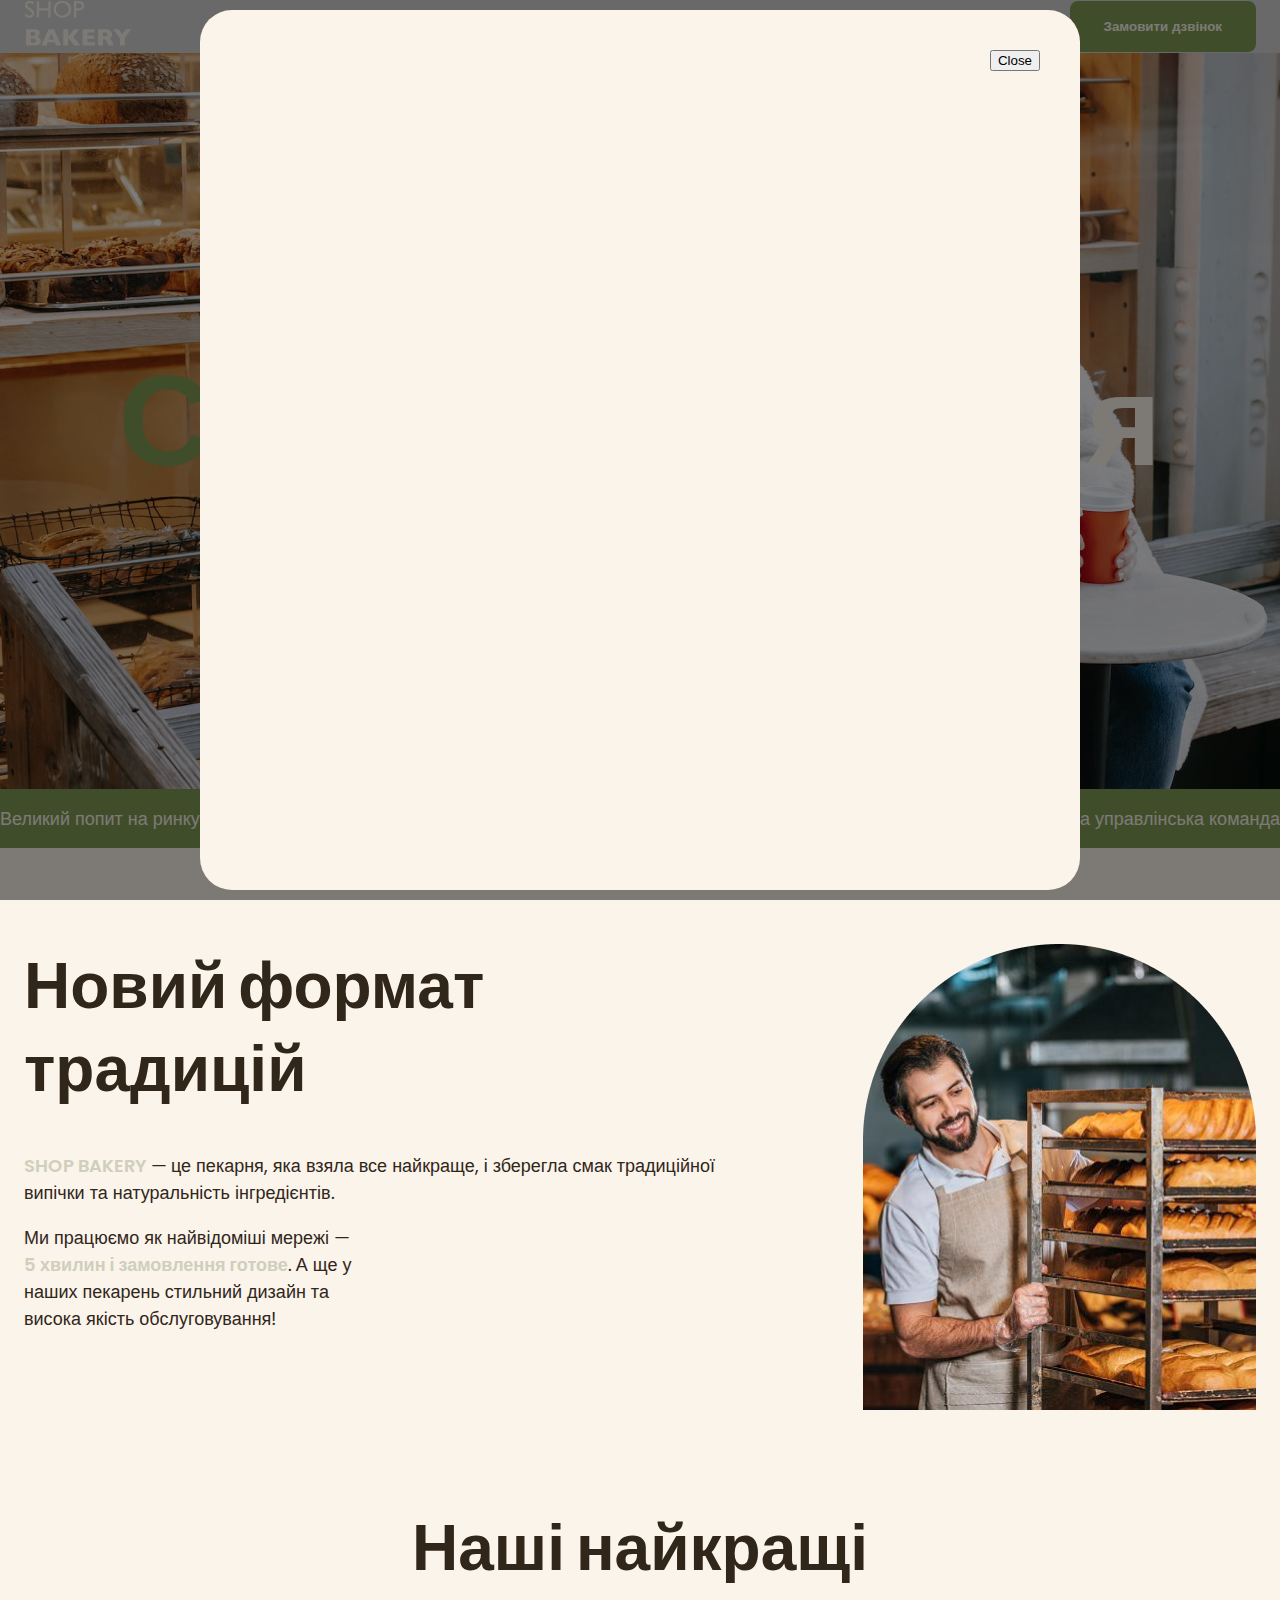
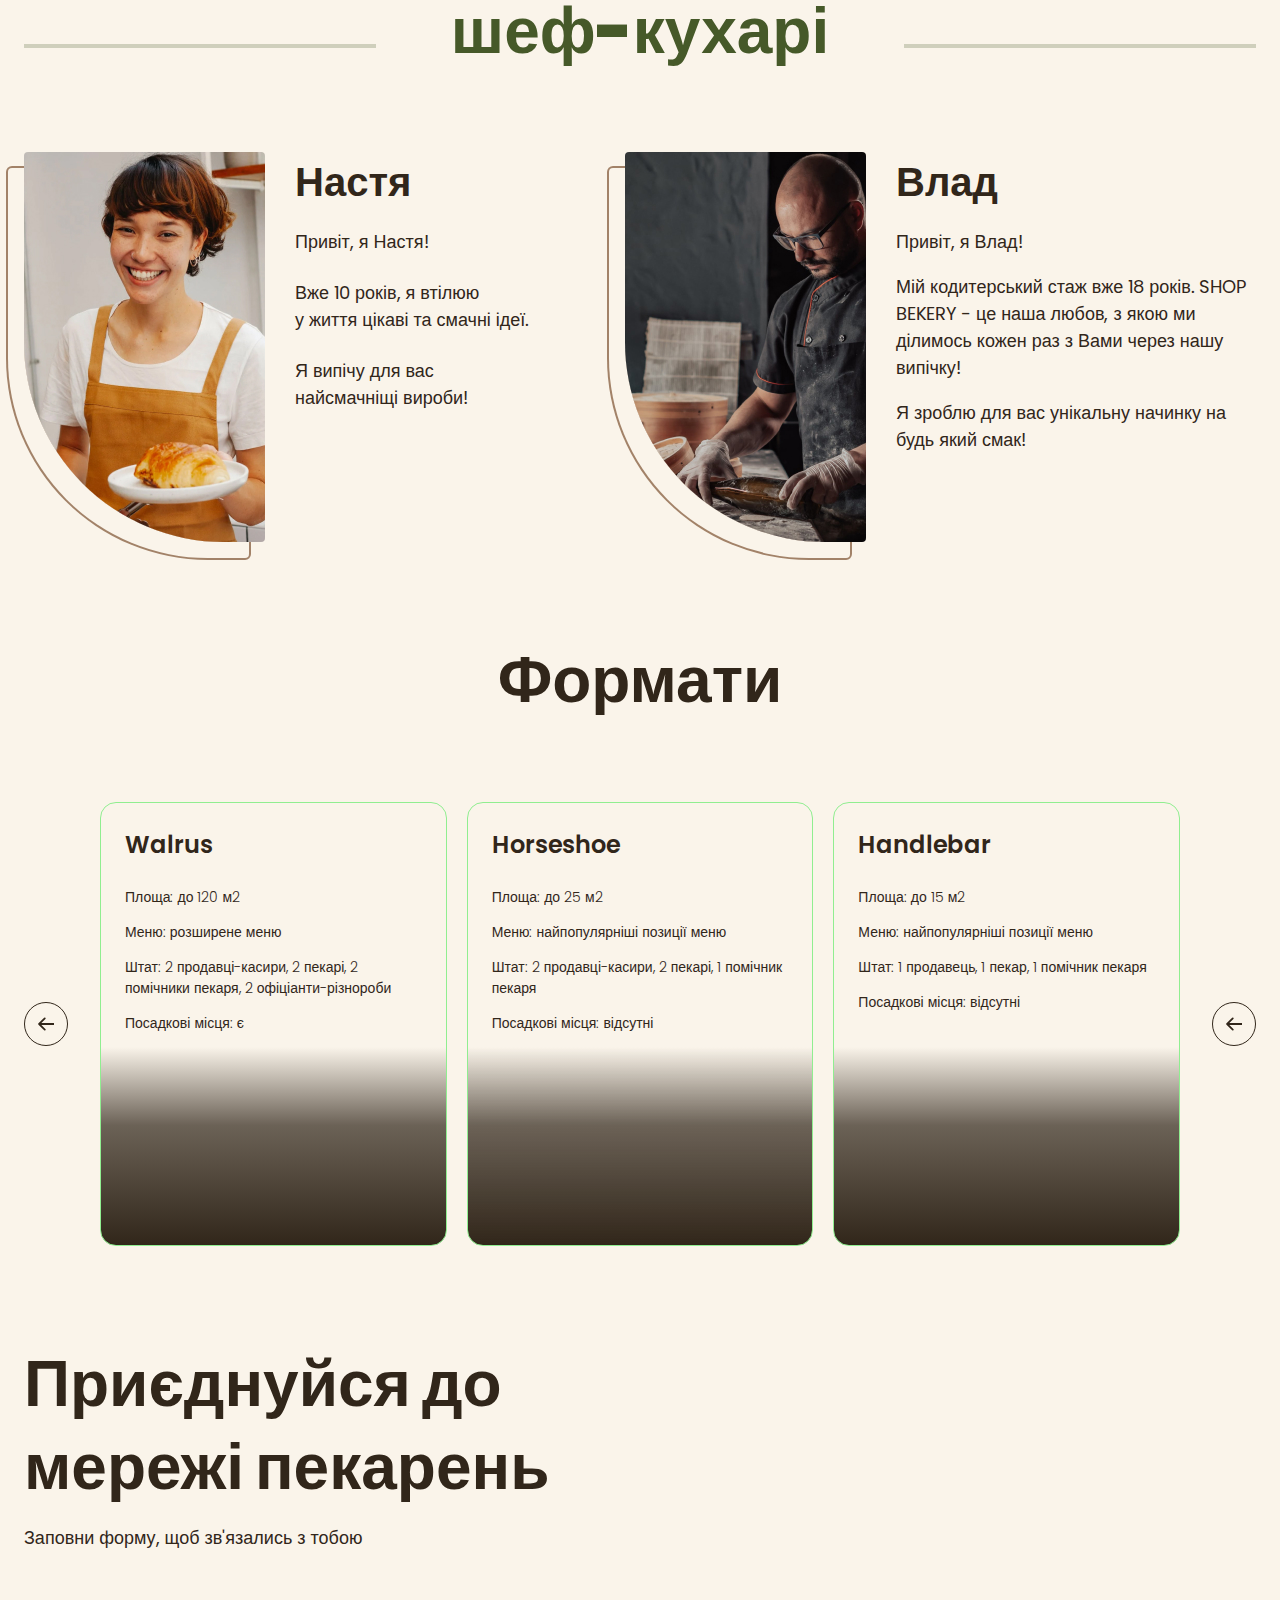
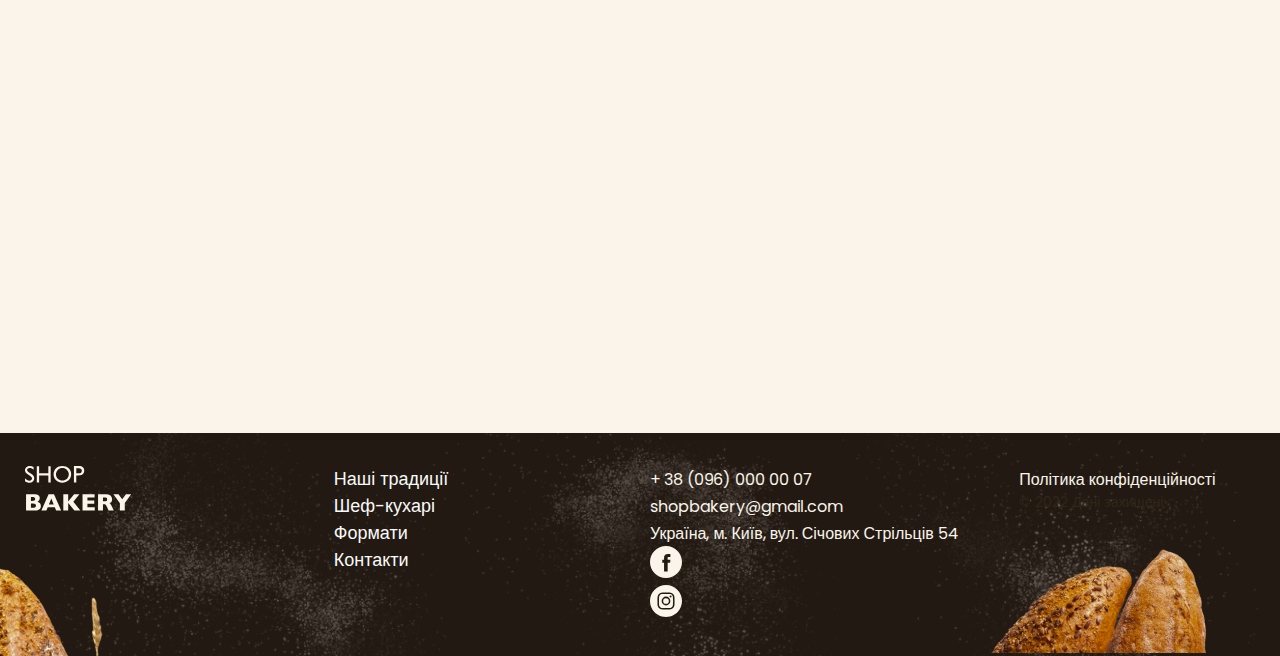
==== index.html @ 83764f07 "lesson 12" ====
<!DOCTYPE html>
<html lang="uk">
<head>
  <meta charset="UTF-8">
  <meta name="viewport" content="width=device-width, initial-scale=1.0">
  <title>Сучасна пекарня</title>

  <!--Fonts-->
  <!--<link href="https://fonts.googleapis.com/css2?family=Poppins:wght@300;400;600;900&display=swap" rel="stylesheet">-->

  <!--Styles-->
  <link rel="stylesheet" href="./css/styles.css">
</head>
<body>
  <header class="header">
    <div class="container">
      <div class="header-container">
        <nav class="header-nav">
          <a href="/">
            <img src="./images/logo.svg" alt="Логотип сучасної пекарні">
          </a>
          <ul class="menu">
            <li><a class="link" href="#traditions-section">Наші традиції</a></li>
            <li><a class="link" href="#cookers-section">Шеф-кухарі</a></li>
            <li><a class="link" href="#formats-section">Формати</a></li>
            <li><a class="link" href="#contacts-section">Контакти</a></li>
          </ul>
        </nav>
        <button class="button modal-btn-open" type="button">Замовити дзвінок</button>
      </div>
    </div>
  </header>
  <main>
    <section class="hero-section">
      <h1 class="hero-title"><span class="accent">Сучасна</span>пекарня</h1>
    </section>
    <section class="advantages-section">
      <div>
        <h2 class="visually-hidden">Наші переваги</h2>
        <ul class="advantages-list">
          <li class="advantages-item">Великий попит на ринку</li>
          <li class="advantages-item">Доступні за бюджетом формати</li>
          <li class="advantages-item">Досвідчена управлінська команда</li>
        </ul>
      </div>
    </section>
    <section class="traditions-section section" id="traditions-section">
      <div class="container">
        <div class="tradition-container">
          <div class="traditions-content">
            <h2 class="traditions-title section-title">Новий формат традицій</h2>
            <p class="traditions-text">
              <span class="brand uppercase">shop bakery</span> — це пекарня, яка взяла все найкраще, і зберегла смак традиційної випічки та натуральність інгредієнтів.
            </p>
            <p class="traditions-text limited">
              Ми працюємо як найвідоміші мережі — <span class="brand">5 хвилин і замовлення готове</span>. А ще у наших пекарень стильний дизайн та висока якість обслуговування!
            </p>
          </div>
          <img src="./images/baker-man.png" alt="Чоловік пекар дивиться на батони із посмішкою">
        </section>
        </div>
      </div>
    <section class="section" id="chefs-section">
      <div class="container">
        <h2 class="chef-title section-title centered">Наші найкращі <br /> <span class="accent">шеф-кухарі</span></h2>
      <ul class="chefs-list">
        <li class="chefs-item">
          <article class="chef-card">
            <img class="chef-photo" src="./images/nastya-chef.jpg" alt="Nastya Chef">
            <div>
              <h3 class="chefs-title">Настя</h3>
              <div class="chef-text">
                <p>Привіт, я Настя!</p>
                <p>Вже 10 років, я втілюю <br /> у життя цікаві та смачні ідеї.</p>
                <p>Я випічу для вас <br /> найсмачніщі вироби!</p>
              </div>
            </div>
          </article>
        </li class="chefs-item">
        <li>
          <article class="chef-card">
            <img class="chef-photo" src="./images/vlad-chef.jpg" alt="Vlad Chef">
            <div>
              <h3 class="chefs-title">Влад</h3>
              <p class="chef-text">Привіт, я Влад!</p> 
              <p class="chef-text">Мій кодитерський стаж вже 18 років. <span>SHOP BEKERY</span> - це наша любов, з якою ми ділимось кожен раз з Вами через нашу випічку! </p>
              <p class="chef-text">Я зроблю для вас унікальну начинку на будь який смак!</p>
            </div>
          </article>
        </li>
      </ul>
      </div>
    </section>
    <section class="section" id="formats-section">
      <div class="container">
        <h2 class="format-title section-title centered">Формати</h2>
        <div class="formats-container">
          <button class="carousel-button" type="button">
            <svg width="16" height="16">
              <use href="./images/icons.svg#icon-arrow"></use>
            </svg>
          </button>
            <ul class="formats-list">
              <li class="formats-item">
                <article class="format-card">
                  <h3 class="formats-title" lang="en">Walrus</h3>
                  <div class="format-text">
                    <p>Площа: до 120 м2</p>
                    <p>Меню: розширене меню</p>
                    <p>Штат: 2 продавці-касири, 2 пекарі, 2 помічники пекаря, 2 офіціанти-різнороби</p>
                    <p>Посадкові місця: є</p>
                  </div>
                </article>
              </li>
              <li class="formats-item">
                <article class="format-card">
                  <h3 class="formats-title" lang="en">Horseshoe</h3>
                  <div class="format-text">
                    <p>Площа: до 25 м2</p>
                    <p>Меню: найпопулярніші позиції меню</p>
                    <p>Штат: 2 продавці-касири, 2 пекарі, 1 помічник пекаря</p>
                    <p>Посадкові місця: відсутні</p>
                  </div>
                </article>
              </li>
              <li class="formats-item">
                <article class="format-card">
                  <h3 class="formats-title" lang="en">Handlebar</h3>
                  <div class="format-text">
                    <p>Площа: до 15 м2</p>
                    <p>Меню: найпопулярніші позиції меню</p>
                    <p>Штат: 1 продавець, 1 пекар, 1 помічник пекаря</p>
                    <p>Посадкові місця: відсутні</p>
                  </div>
                </article>
              </li>
            </ul>
            <button class="carousel-button" type="button">
              <svg width="16" height="16">
                <use href="./images/icons.svg#icon-arrow"></use>
              </svg>
            </button>
        </div>
      </div>
    </section>
    <section class="contact-section section" id="contact-section">
      <div class="container">
        <div class="contact-container">
          <div class="contact-form">
            <h2 class="contact-title section-title">Приєднуйся до мережі пекарень</h2>
            <p>Заповни форму, щоб зв'язались з тобою</p>
            <!-- form -->
          </div>
          <iframe class="contact-map" src="https://www.google.com/maps/embed?pb=!1m18!1m12!1m3!1d2540.163871257674!2d30.488658576729136!3d50.45667308691559!2m3!1f0!2f0!3f0!3m2!1i1024!2i768!4f13.1!3m3!1m2!1s0x40d4ce637bfe1717%3A0x5370c2254ad1b952!2z0LLRg9C70LjRhtGPINCh0ZbRh9C-0LLQuNGFINCh0YLRgNGW0LvRjNGG0ZbQsiwgNTQsINCa0LjRl9CyLCAwMjAwMA!5e0!3m2!1suk!2sua!4v1699731793974!5m2!1suk!2sua" width="603" height="595"  allowfullscreen="" loading="lazy" referrerpolicy="no-referrer-when-downgrade"></iframe>
        </div>
      </div>
    </section>
  </main>
  <footer class="footer">
    <div class="container">
      <div class="footer-container">
        <nav class="footer-nav">
          <div class="footer-logo">
            <a href="#">
              <img src="./images/logo.svg" alt="Логотип сучасної пекарні">
            </a>
          </div>
          <ul class="footer-menu">
            <li><a class="link" href="#">Наші традиції</a></li>
            <li><a class="link" href="#">Шеф-кухарі</a></li>
            <li><a class="link" href="#">Формати</a></li>
            <li><a class="link" href="#">Контакти</a></li>
          </ul>
        </nav>
        <address class="footer-address">
          <ul class="address-list">
            <li><a class="address-link" href="tel:+380960000007">+ 38 (096) 000 00 07</a></li>
            <li>
              <a class="address-link" href="mailto:shopbakery@gmail.com">shopbakery@gmail.com</a>
            </li>
            <li>
              <a class="address-link" href="https://maps.app.goo.gl/SvD66bGZupn16T4t5" target="_blank">Україна, м. Київ, вул. Січових Стрільців 54</a>
            </li>
            <li>
              <a href="#">
                <svg class="address-icon" width="32" height="32">
                  <use href="./images/icons.svg#icon-facebook"></use>
                </svg>
              </a>
            </li>
            <li>
              <a href="#">
                <svg class="address-icon" width="32" height="32">
                  <use href="./images/icons.svg#icon-instagram"></use>
                </svg>
              </a>
            </li>
          </ul>
          <div class="address-info">
            <a class="address-link" href="#" target="_blank">Політика конфіденційності</a>
            <p class="address-copyright" >&copy; 2022 Дані захищені</p>
          </div>
        </address>
      </div>
    </div>
  </footer>

  <div class="backdrop">
    <div class="modal">
      <button class="modal-btn-close" type="buttom">Close</button>
    </div>
  </div>
  <script src="./js/modal.js"></script>
</body>
</html>
---- css/styles.css ----
@font-face {
  font-display: swap; 
  font-family: 'Poppins';
  font-weight: 300;
  src: url('../fonts/poppins-v20-latin-300.woff2') format('woff2'); 
}

@font-face {
  font-display: swap;
  font-family: 'Poppins';
  font-weight: 400;
  src: url('../fonts/poppins-v20-latin-regular.woff2') format('woff2'); 
}

@font-face {
  font-display: swap; 
  font-family: 'Poppins';
  font-weight: 600;
  src: url('../fonts/poppins-v20-latin-600.woff2') format('woff2'); 
}

@font-face {
  font-display: swap;
  font-family: 'Poppins';
  font-weight: 900;
  src: url('../fonts/poppins-v20-latin-900.woff2') format('woff2'); 
}

:root {
  --color-primary-dark: #31261A;
  --color-primary-light: #FAF4EA;
  --color-secondary-dark: #A28268;
  --color-brand-light: #CFCFBC;
  --color-brand-dark: #465929;
  --color-brand-normal: #819B57;
}

/*Base*/
*, 
*::before,
*::after {
  box-sizing: border-box;
}

body {
  color: var(--color-primary-dark);
  background-color: var(--color-primary-light);
  font-family: 'Poppins', sans-serif;
  font-size: 18px;
  font-weight: 400;
  line-height: 1.5;
  margin: 0;
}

h1, h2, h3, h4, h5, h6, p {
  margin-top: 0;
}

a {
  display: inline-block;
}

address {
  font-style: normal;
}

ul {
  margin: 0;
  padding: 0;
  list-style-type: none;
}

.visually-hidden {
  position: absolute;
  left: -10000px;
  top: auto;
  width: 1px;
  height: 1px;
  overflow: hidden;
}

.section {
  padding: 48px 0;
}

.container {
  width: 100%;
  max-width: 1288px;
  margin: 0 auto;
  padding: 0 24px;
}

/*Button*/
.button {
  padding: 16px 32px;
  color: var(--color-primary-light);
  font-weight: 600;
  background-color: var(--color-brand-normal);
  border: 2px solid var(--color-brand-normal);
  border-radius: 8px;
  cursor: pointer;
}

.button:hover {
  color: var(--color-brand-dark);
  background-color: transparent;
}


/*link*/
.link {
  color: #F9F9F9;
  line-height: 1.5;
  text-decoration: none;
}

.link:hover {
  color: var(--color-brand-normal);
}

/*Header section*/
.header {
  background-color: lightgrey; /*remove*/
}
.header-container {
  display: flex;
  align-items: center;
  gap: 40px;
}

.header-nav {
  flex-grow: 1;
  display: flex;
  align-items: center;
  gap: 40px;
}

.menu {
  display: flex;
  gap: 64px;
  flex-grow: 1;
  justify-content: center;
}
/*Hero section*/

.hero-section {
  padding: 272px 0;
  background-image: url('../images/hero-section-background.jpg');
  background-repeat: no-repeat;
  background-position: center top;
  background-size: cover;
}

.hero-title {
  margin-bottom: 0;
  color: var(--color-primary-light);
  text-align: center;
  font-size: 128px;
  font-weight: 900;
}

.hero-title .accent {
  color: var(--color-brand-normal);
}


/*Advantages section*/
.advantages-section {
  background-color: var(--color-brand-normal);
  padding: 16px 0px;
}

.advantages-list {
  justify-content: space-between;
  gap: 40px;
  display: flex;
}

.advantages-item {
  color: var(--color-primary-light);
  font-weight: 20px;
  font-weight: 300;
}

.section-title {
  font-size: 64px;
  font-weight: 900;
  line-height: 1.3;
}

.section-title.centered {
  text-align: center;
}


.section-title .accent{
  color: var(--color-brand-dark);
}

/*Traditions section*/
.traditions-section {
  padding-top: 96px;
}

.tradition-container {
  display: flex;
  justify-content: space-between;
  gap: 40px;
}

.traditions-content {
  max-width: 710px;
}

.traditions-title {
  margin-bottom: 42px;
}

.traditions-text .brand {
  color: var(--color-brand-light);
  font-weight: 600;
}

.traditions-text .uppercase {
  text-transform: uppercase;
}

.traditions-text.limited {
  max-width: 340px;
}

/*Chefs section*/

.chef-title {
  position: relative;
  margin: 0 auto 80px;
}

.chef-title::after,
.chef-title::before {
  position: absolute;
  bottom: 24px;
  width: 352px;
  content: "";
  border: 2px solid var(--color-brand-light);
}

.chef-title::before {
  left: 0;
}

.chef-title::after {
  right: 0;
}


.chefs-list {
  display: flex;
  /*flex-wrap: wrap;*/
  gap: 40px 30px;
}

.chefs-item {
  flex-basis: calc(100% - 30px); /*calc((100% - 30px) / 2)*/
}

.chef-card {
  display: flex;
  gap: 30px;
}

.chef-photo {
  border-radius: 4px 4px 4px 200px;
  box-shadow: -16px 16px 0 0 var(--color-primary-light), -16px 16px 0 2px var(--color-secondary-dark);
}

.chefs-title {
  margin-bottom: 16px;
  font-size: 40px;
  font-weight: 600;
}

.chef-text p {
  margin-bottom: 24px;
}

.chef-text p:last-child {
  margin-bottom: 0;
}

/*Contact section*/

.contact-section {
  padding-bottom: 96px;
}

.contact-container {
  display: flex;
  gap: 32px;
}

.contact-map {
  flex-shrink: 0;
  border: none;
  border-radius: 16px;
}

.contact-title {
  margin-bottom: 16px;
}

/*Formats section*/

.formats-container {
  display: flex;
  align-items: center;
  gap: 32px;
}

.formats-item {
  flex-basis: calc((100% - 40px) / 3);
}

.format-card {
  height: 444px;
  border: 1px solid lightgreen; /*remove*/
  border-radius: 16px;
  padding: 24px;
  background-image: linear-gradient(180deg, rgba(49, 38, 26, 0) 55.21%, rgba(49, 38, 26, 0.71) 72.92%, var(--color-primary-dark) 100%);
  ;
}

.formats-title {
  font-size: 24px;
  font-weight: 600;
}

.format-title {
  margin-bottom: 80px;
}

.format-text {
  font-size: 14px;
  font-weight: 300;
}

.formats-list {
  display: flex;
  flex-wrap: wrap;
  gap: 20px;
}

/*Carousel */

.carousel-button {
  display: flex;
  align-items: center;
  justify-content: center;
  flex-shrink: 0;
  width: 44px;
  height: 44px;
  padding: 0;
  fill: var(--color-primary-dark);
  background-color: transparent;
  border-radius: 50%;
  border: 1px solid var(--color-primary-dark);
  cursor: pointer;
}

.carousel-button:hover {
  background-color: var(--color-primary-dark);
  fill: var(--color-primary-light);
}

/*Footer*/

.footer {
  position: relative;
  padding: 32px 0;
  background-color: var(--color-primary-dark);
  background-image: url('../images/footer-background.png');
  background-repeat: no-repeat;
  background-size: cover;
  background-position: center;
}

.footer::before, 
.footer::after {
  position: absolute;
  bottom: 0;
  background-repeat: no-repeat;
  content: "";
}

.footer::before {
  width: 180px;
  height: 120px;
  left: 0;
  background-image: url('../images/decor-bread-small.png');
}

.footer::after {
  width: 380px;
  height: 190px;
  right: 0;
  background-image: url('../images/decor-bread-large.png');
}

.footer-container {
  display: flex;
  gap: 20px;
}

.footer-nav,
.footer-address {
  display: flex;
  flex-basis: 50%;
  gap: 20px;
}

.footer-logo,
.footer-menu {
  flex-grow: 1;
}

.address-list,
.address-info {
  flex-grow: 1;
}

.address-link {
  color: var(--color-primary-light);
  font-size: 16px;
  font-weight: 400;
  text-decoration: none;
}

.address-link:hover {
  color: var(--color-brand-light);
}

.address-copyright {
  font-size: 14px;
}

.address-icon {
  display: flex;
  fill: var(--color-primary-light);
}

.address-icon:hover {
  fill: var(--color-brand-normal);
}

/*Modal*/

.backdrop {
  position: fixed;
  top: 0;
  left: 0;
  bottom: 0;
  right: 0;
  display: flex;
  align-items: center;
  justify-content: center;
  background-color: rgb(0, 0, 0, 0.5);
}

.modal {
  position: relative;
  width: 880px;
  height: 880px;
  background-color: var(--color-primary-light);
  border-radius: 32px;
}

.backdrop.is-hidden {
  opacity: 0;
  visibility: hidden;
  pointer-events: none;
}

.modal-btn-close {
  position: absolute;
  top: 40px;
  right: 40px;
}
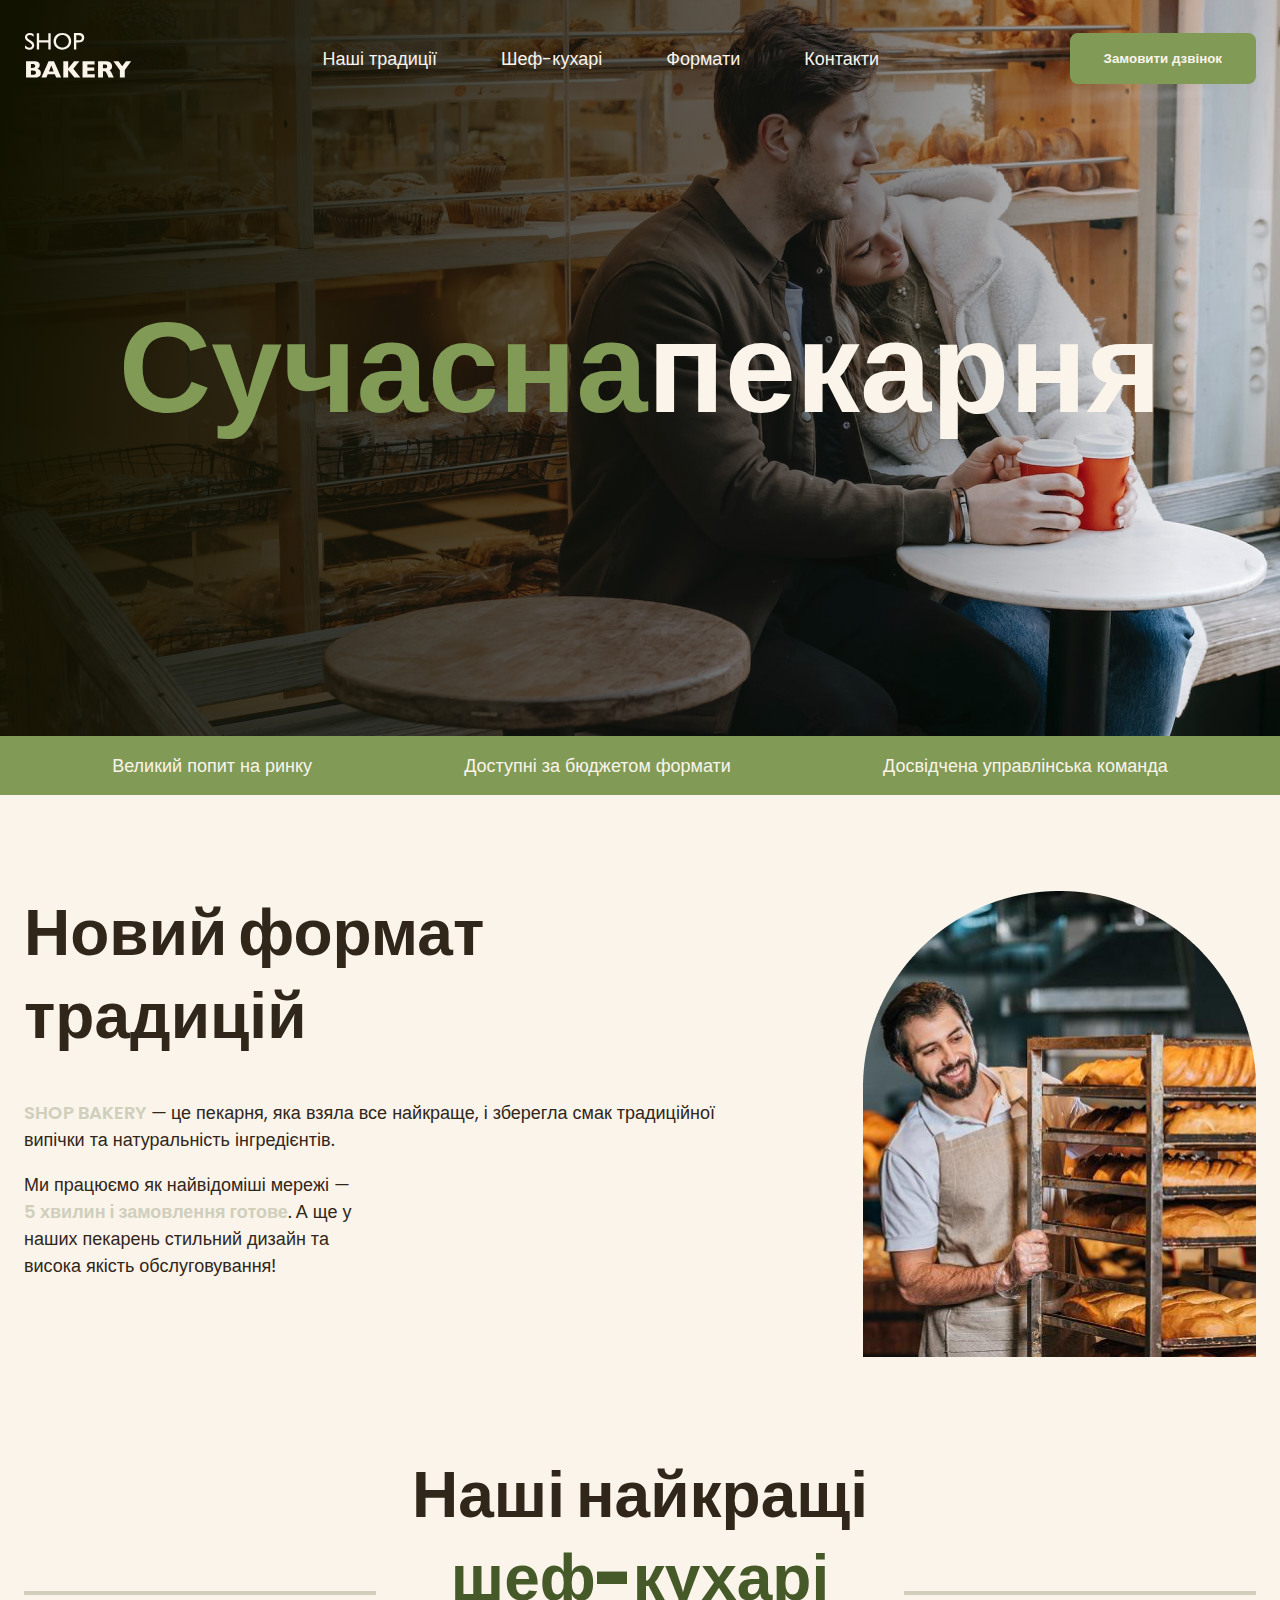
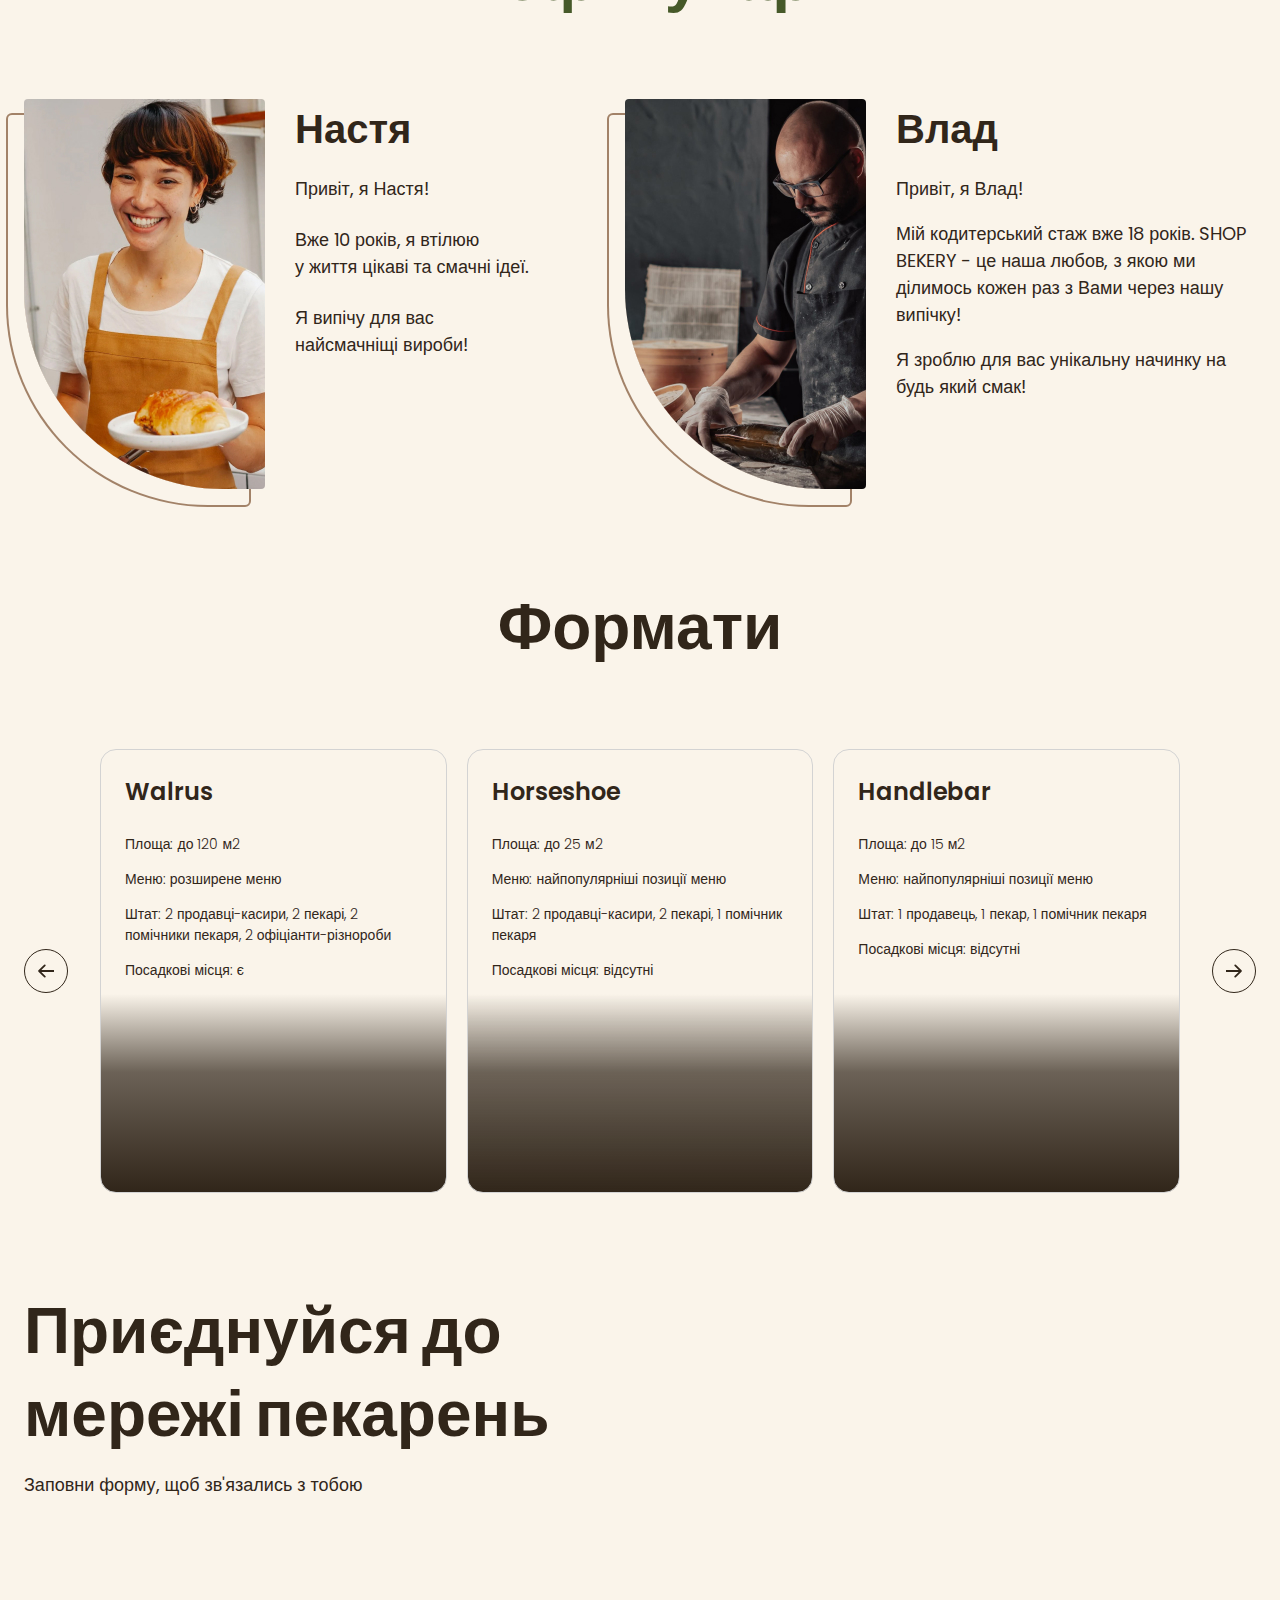
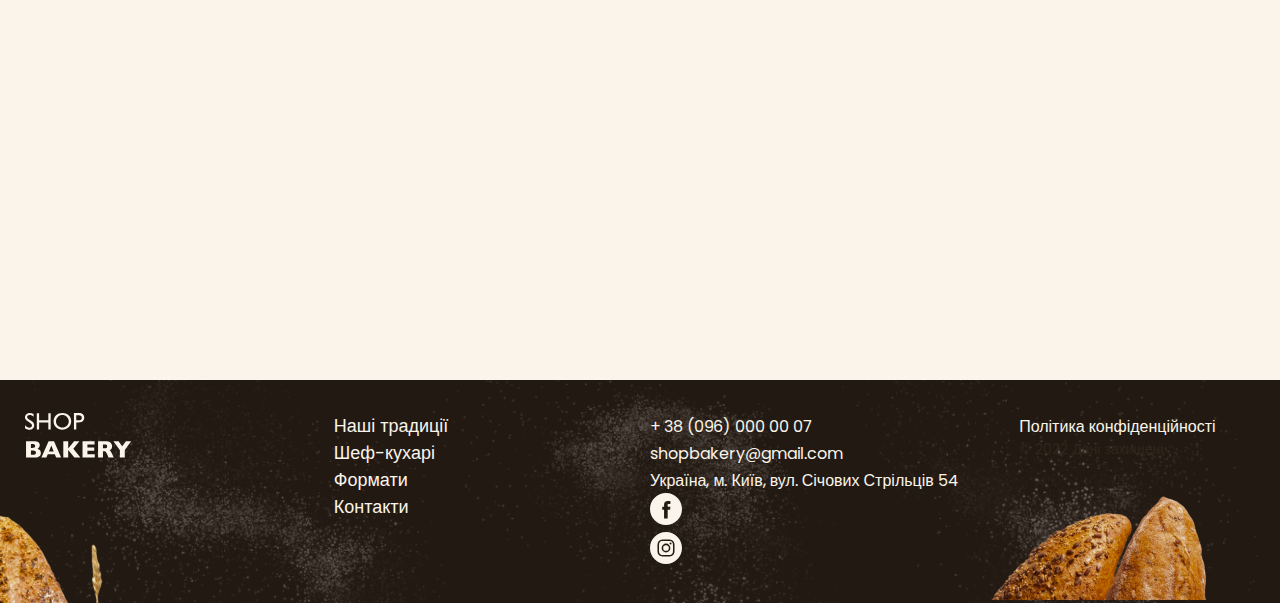
==== commit 92120f5d: "lesson 13" ====
--- a/index.html
+++ b/index.html
@@ -135,7 +135,7 @@
                 </article>
               </li>
             </ul>
-            <button class="carousel-button" type="button">
+            <button class="carousel-button next" type="button">
               <svg width="16" height="16">
                 <use href="./images/icons.svg#icon-arrow"></use>
               </svg>
@@ -205,7 +205,7 @@
     </div>
   </footer>
 
-  <div class="backdrop">
+  <div class="backdrop is-hidden">
     <div class="modal">
       <button class="modal-btn-close" type="buttom">Close</button>
     </div>
--- a/css/styles.css
+++ b/css/styles.css
@@ -109,9 +109,9 @@
 
 /*link*/
 .link {
-  color: #F9F9F9;
-  line-height: 1.5;
+  color: var(--color-primary-light);
   text-decoration: none;
+  transition: color .3s;
 }
 
 .link:hover {
@@ -120,7 +120,11 @@
 
 /*Header section*/
 .header {
-  background-color: lightgrey; /*remove*/
+  position: absolute;
+  top: 0;
+  left: 0;
+  width: 100%;
+  padding-top: 32px;
 }
 .header-container {
   display: flex;
@@ -145,7 +149,10 @@
 
 .hero-section {
   padding: 272px 0;
-  background-image: url('../images/hero-section-background.jpg');
+  background-image: linear-gradient(102.76deg, 
+  rgba(18, 18, 0.78) 2.03%, 
+  rgba(18, 18, 17, 0.6) 58.46%, 
+  rgba(18, 18, 17, 0) 90.36%), url('../images/hero-section-background.jpg');
   background-repeat: no-repeat;
   background-position: center top;
   background-size: cover;
@@ -171,7 +178,7 @@
 }
 
 .advantages-list {
-  justify-content: space-between;
+  justify-content: space-evenly;
   gap: 40px;
   display: flex;
 }
@@ -323,11 +330,15 @@
 
 .format-card {
   height: 444px;
-  border: 1px solid lightgreen; /*remove*/
+  border: 1px solid lightgray; /*remove*/
   border-radius: 16px;
   padding: 24px;
   background-image: linear-gradient(180deg, rgba(49, 38, 26, 0) 55.21%, rgba(49, 38, 26, 0.71) 72.92%, var(--color-primary-dark) 100%);
-  ;
+  transform: .3s;
+}
+
+.format-card:hover {
+  transform: scale(1.05);
 }
 
 .formats-title {
@@ -372,6 +383,9 @@
   fill: var(--color-primary-light);
 }
 
+.carousel-button.next {
+  transform: rotate(180deg);
+}
 /*Footer*/
 
 .footer {
@@ -464,14 +478,8 @@
   align-items: center;
   justify-content: center;
   background-color: rgb(0, 0, 0, 0.5);
-}
-
-.modal {
-  position: relative;
-  width: 880px;
-  height: 880px;
-  background-color: var(--color-primary-light);
-  border-radius: 32px;
+  padding: 20px 0;
+  transition: opacity .3s, visibility .3s;
 }
 
 .backdrop.is-hidden {
@@ -479,6 +487,17 @@
   visibility: hidden;
   pointer-events: none;
 }
+
+.modal {
+  position: relative;
+  width: 100%;
+  max-width: 880px;
+  height: 100%;
+  max-height: 880px;
+  background-color: var(--color-primary-light);
+  border-radius: 32px;
+}
+
 
 .modal-btn-close {
   position: absolute;
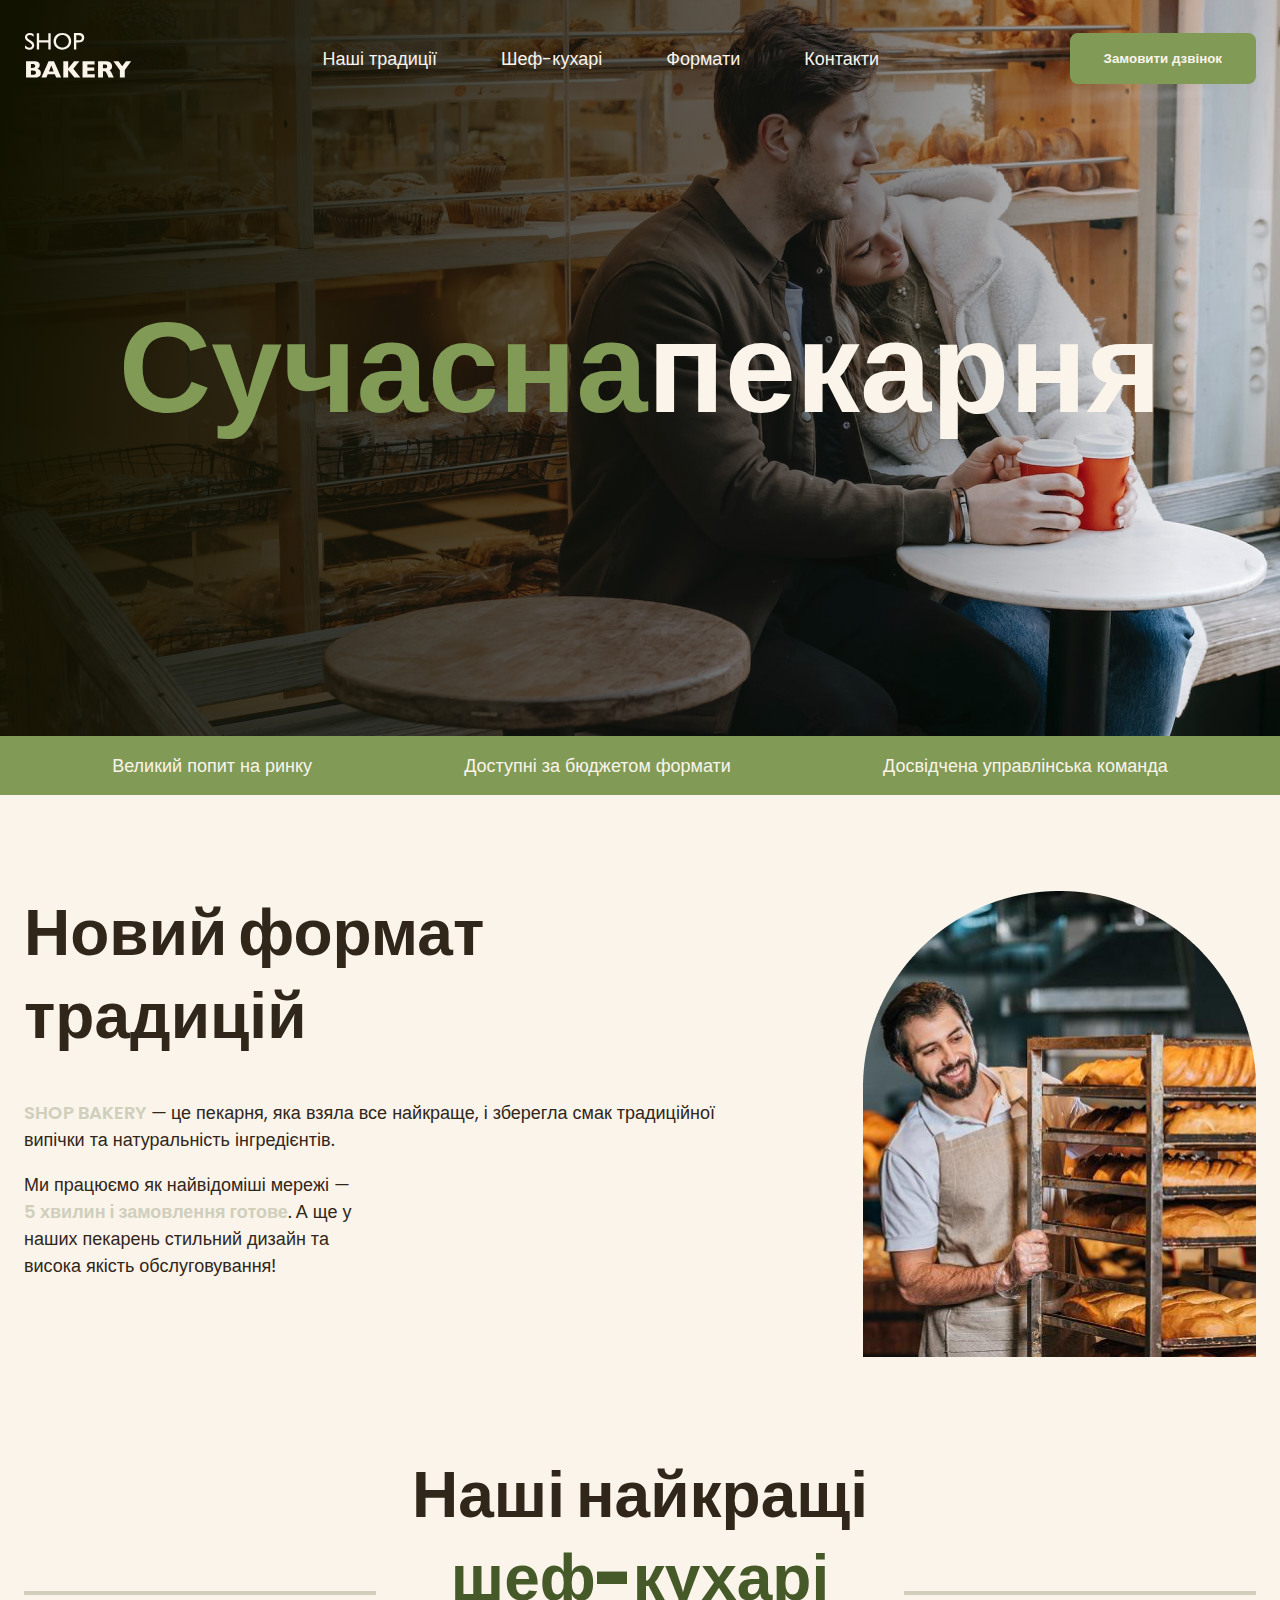
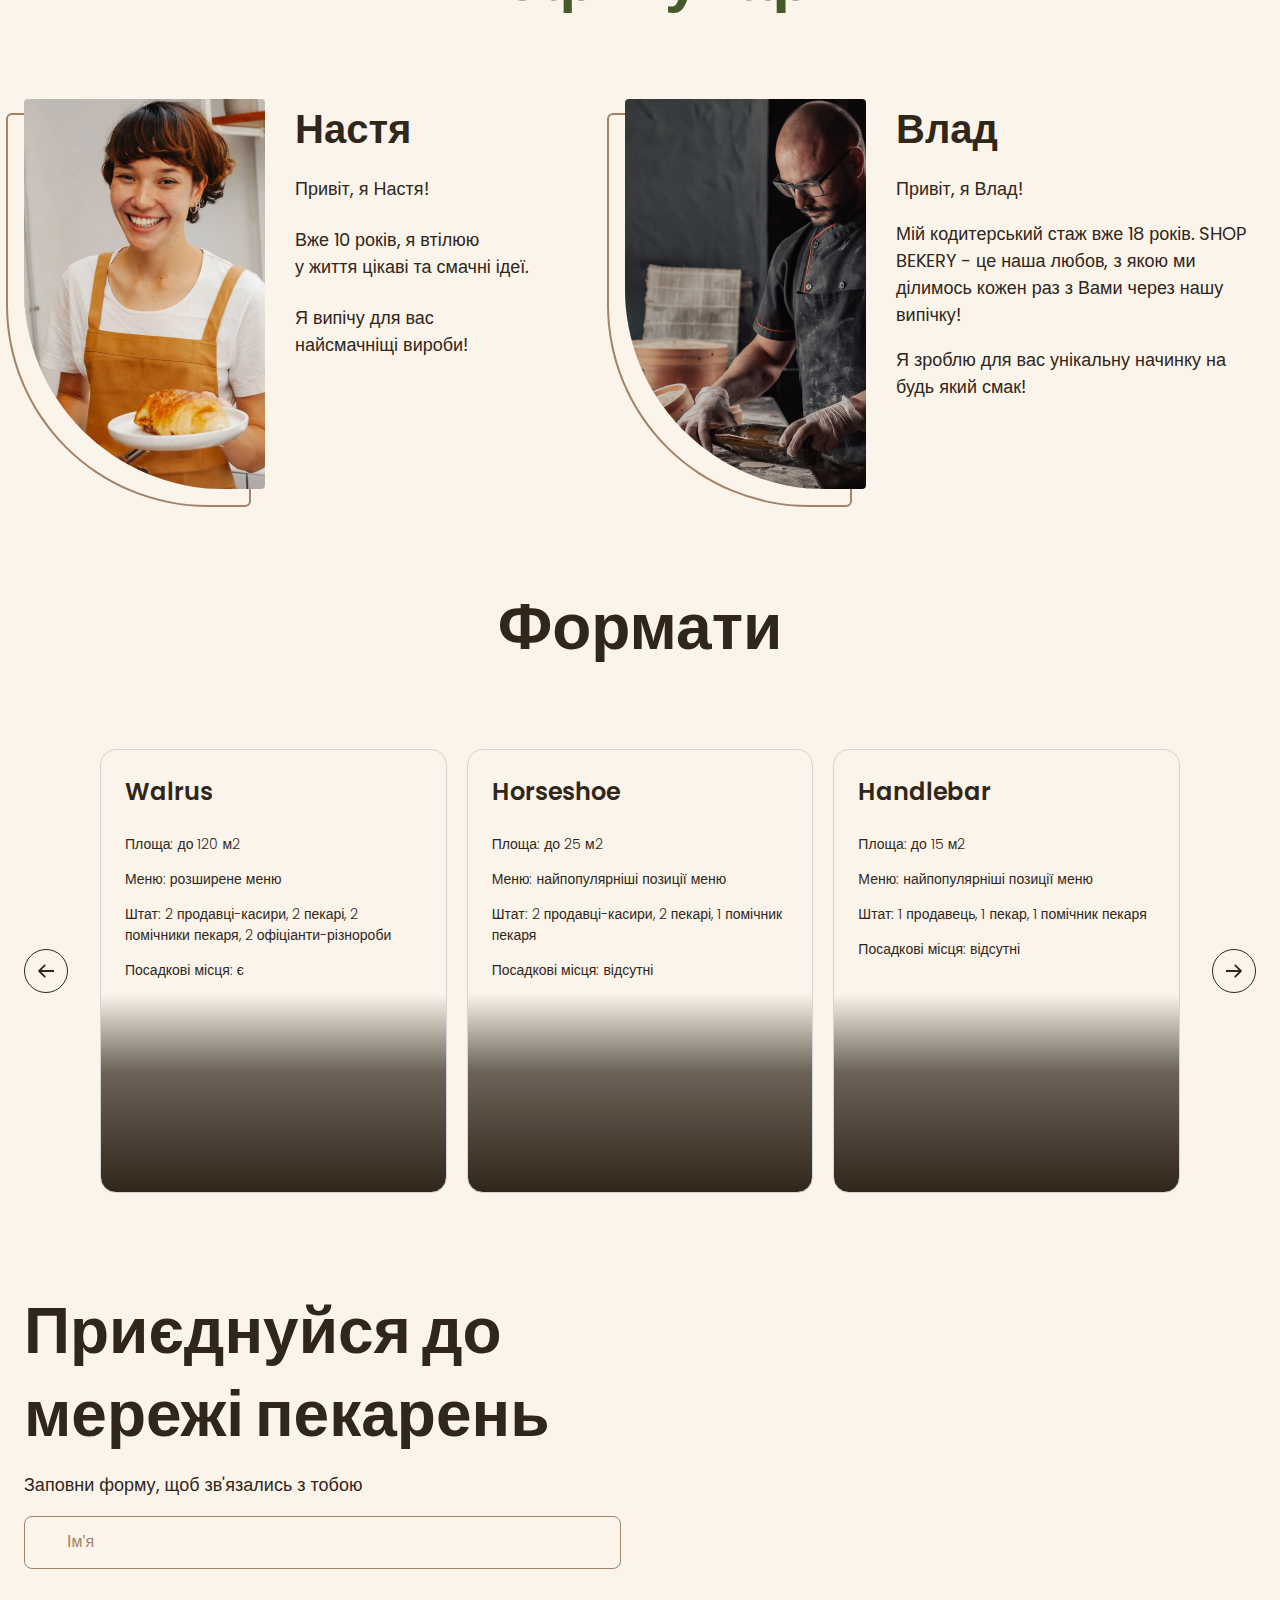
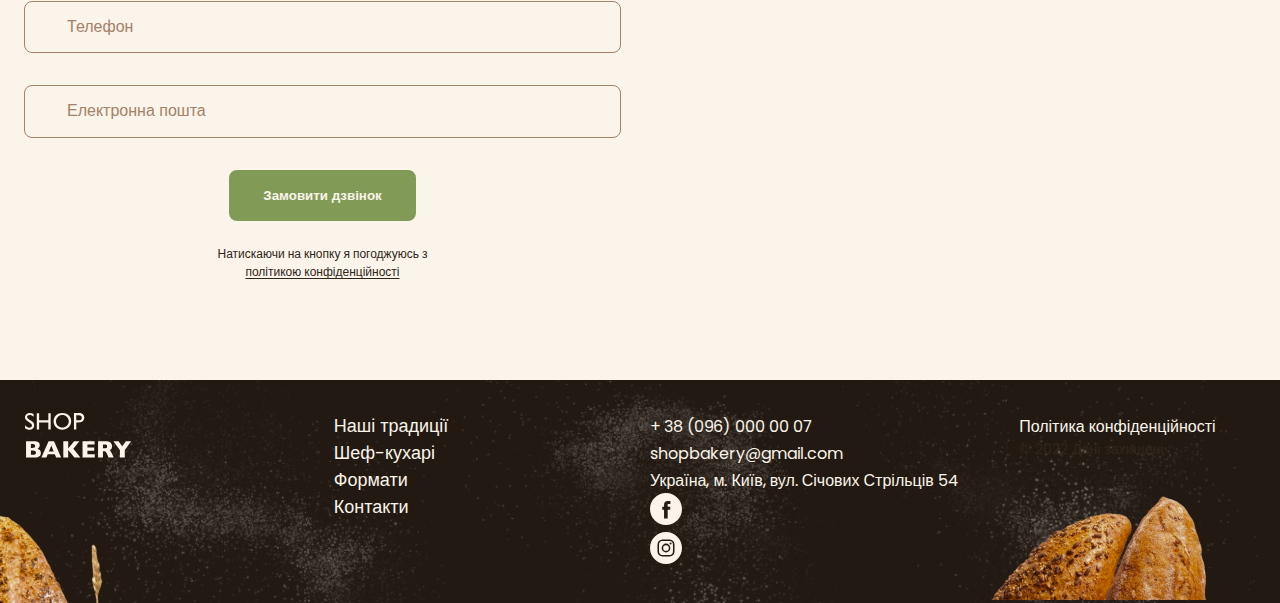
==== commit 5e828ef8: "lesson 14" ====
--- a/index.html
+++ b/index.html
@@ -149,7 +149,43 @@
           <div class="contact-form">
             <h2 class="contact-title section-title">Приєднуйся до мережі пекарень</h2>
             <p>Заповни форму, щоб зв'язались з тобою</p>
-            <!-- form -->
+            <form name="contact-form" autocomplete="off">
+              <div class="form-field">
+                <label class="form-label visually-hidden" for="user-name">Ім'я</label>
+                <input 
+                class="form-input" 
+                type="text" 
+                name="use-name" 
+                id="use-name" 
+                placeholder="Ім'я"
+                />
+              </div>
+      
+              <div class="form-field">
+                <label class="form-label visually-hidden" for="user-tel">Телефон</label>
+                <input 
+                class="form-input" 
+                type="tel" 
+                name="user-tel" 
+                id="user-tel" 
+                placeholder="Телефон"
+                />
+              </div>
+      
+              <div class="form-field">
+                <label class="form-label visually-hidden" for="user-email">Електронна пошта</label>
+                <input 
+                class="form-input" 
+                type="email" 
+                name="user-email" 
+                id="user-email" 
+                placeholder="Електронна пошта"
+                />
+              </div>
+      
+              <button class="form-button button" type="submit">Замовити дзвінок</button>
+              <p class="form-terms">Натискаючи на кнопку я погоджуюсь з <a class="form-terms-link" href="#">політикою конфіденційності</a></p>
+            </form>
           </div>
           <iframe class="contact-map" src="https://www.google.com/maps/embed?pb=!1m18!1m12!1m3!1d2540.163871257674!2d30.488658576729136!3d50.45667308691559!2m3!1f0!2f0!3f0!3m2!1i1024!2i768!4f13.1!3m3!1m2!1s0x40d4ce637bfe1717%3A0x5370c2254ad1b952!2z0LLRg9C70LjRhtGPINCh0ZbRh9C-0LLQuNGFINCh0YLRgNGW0LvRjNGG0ZbQsiwgNTQsINCa0LjRl9CyLCAwMjAwMA!5e0!3m2!1suk!2sua!4v1699731793974!5m2!1suk!2sua" width="603" height="595"  allowfullscreen="" loading="lazy" referrerpolicy="no-referrer-when-downgrade"></iframe>
         </div>
@@ -208,6 +244,45 @@
   <div class="backdrop is-hidden">
     <div class="modal">
       <button class="modal-btn-close" type="buttom">Close</button>
+      <h2>Замовити дзвінок</h2>
+      <p>Залишіть заявку та наш спеціаліст зв'яжеться з Вами!</p>
+      <form name="modal-form" autocomplete="off" novalidate>
+        <div class="form-field">
+          <label class="form-label visually-hidden" for="user-name">Ім'я</label>
+          <input 
+          class="form-input" 
+          type="text" 
+          name="use-name" 
+          id="use-name" 
+          placeholder="Ім'я"
+          />
+        </div>
+
+        <div class="form-field">
+          <label class="form-label visually-hidden" for="user-tel">Телефон</label>
+          <input 
+          class="form-input" 
+          type="tel" 
+          name="user-tel" 
+          id="user-tel" 
+          placeholder="Телефон"
+          />
+        </div>
+
+        <div class="form-field">
+          <label class="form-label visually-hidden" for="user-email">Електронна пошта</label>
+          <input 
+          class="form-input" 
+          type="email" 
+          name="user-email" 
+          id="user-email" 
+          placeholder="Електронна пошта"
+          />
+        </div>
+
+        <button class="form-button button" type="submit">Замовити дзвінок</button>
+        <p class="form-terms">Натискаючи на кнопку я погоджуюсь з <a class="form-terms-link" href="#">політикою конфіденційності</a></p>
+      </form>
     </div>
   </div>
   <script src="./js/modal.js"></script>
--- a/css/styles.css
+++ b/css/styles.css
@@ -494,8 +494,10 @@
   max-width: 880px;
   height: 100%;
   max-height: 880px;
+  padding: 128px;
   background-color: var(--color-primary-light);
   border-radius: 32px;
+  overflow-y: auto;
 }
 
 
@@ -503,4 +505,62 @@
   position: absolute;
   top: 40px;
   right: 40px;
+}
+
+/*Form*/
+
+.form-field {
+  position: relative;
+  margin-bottom: 32px;
+}
+
+.form-label {
+  position: absolute;
+  top: 16px;
+  left: 42px;
+}
+
+.form-input {
+  padding: 16px 42px;
+  width: 100%;
+  font-size: 16px;
+  line-height: 1.17;
+  border: 1px solid var(--color-secondary-dark);
+  border-radius: 8px;
+  background-color: transparent;
+}
+
+.form-input:focus {
+  border-color: var(--color-brand-normal);
+  outline: none;
+}
+
+
+.form-input::placeholder {
+  color: var(--color-secondary-dark);
+  font-size: 16px;
+  line-height: 1.17;
+}
+
+.form-input:focus::placeholder {
+  color: var(--color-primary-dark);
+}
+
+.form-button {
+  display: block;
+  margin: 0 auto 24px;
+}
+
+.form-terms {
+  margin: 0 auto;
+  max-width: 220px;
+  font-weight: 500;
+  font-size: 12px;
+  line-height: 1.5;
+  text-align: center;
+}
+
+.form-terms-link {
+  color: var(--color-primary-dark-dark);
+  text-underline-offset: 2px;
 }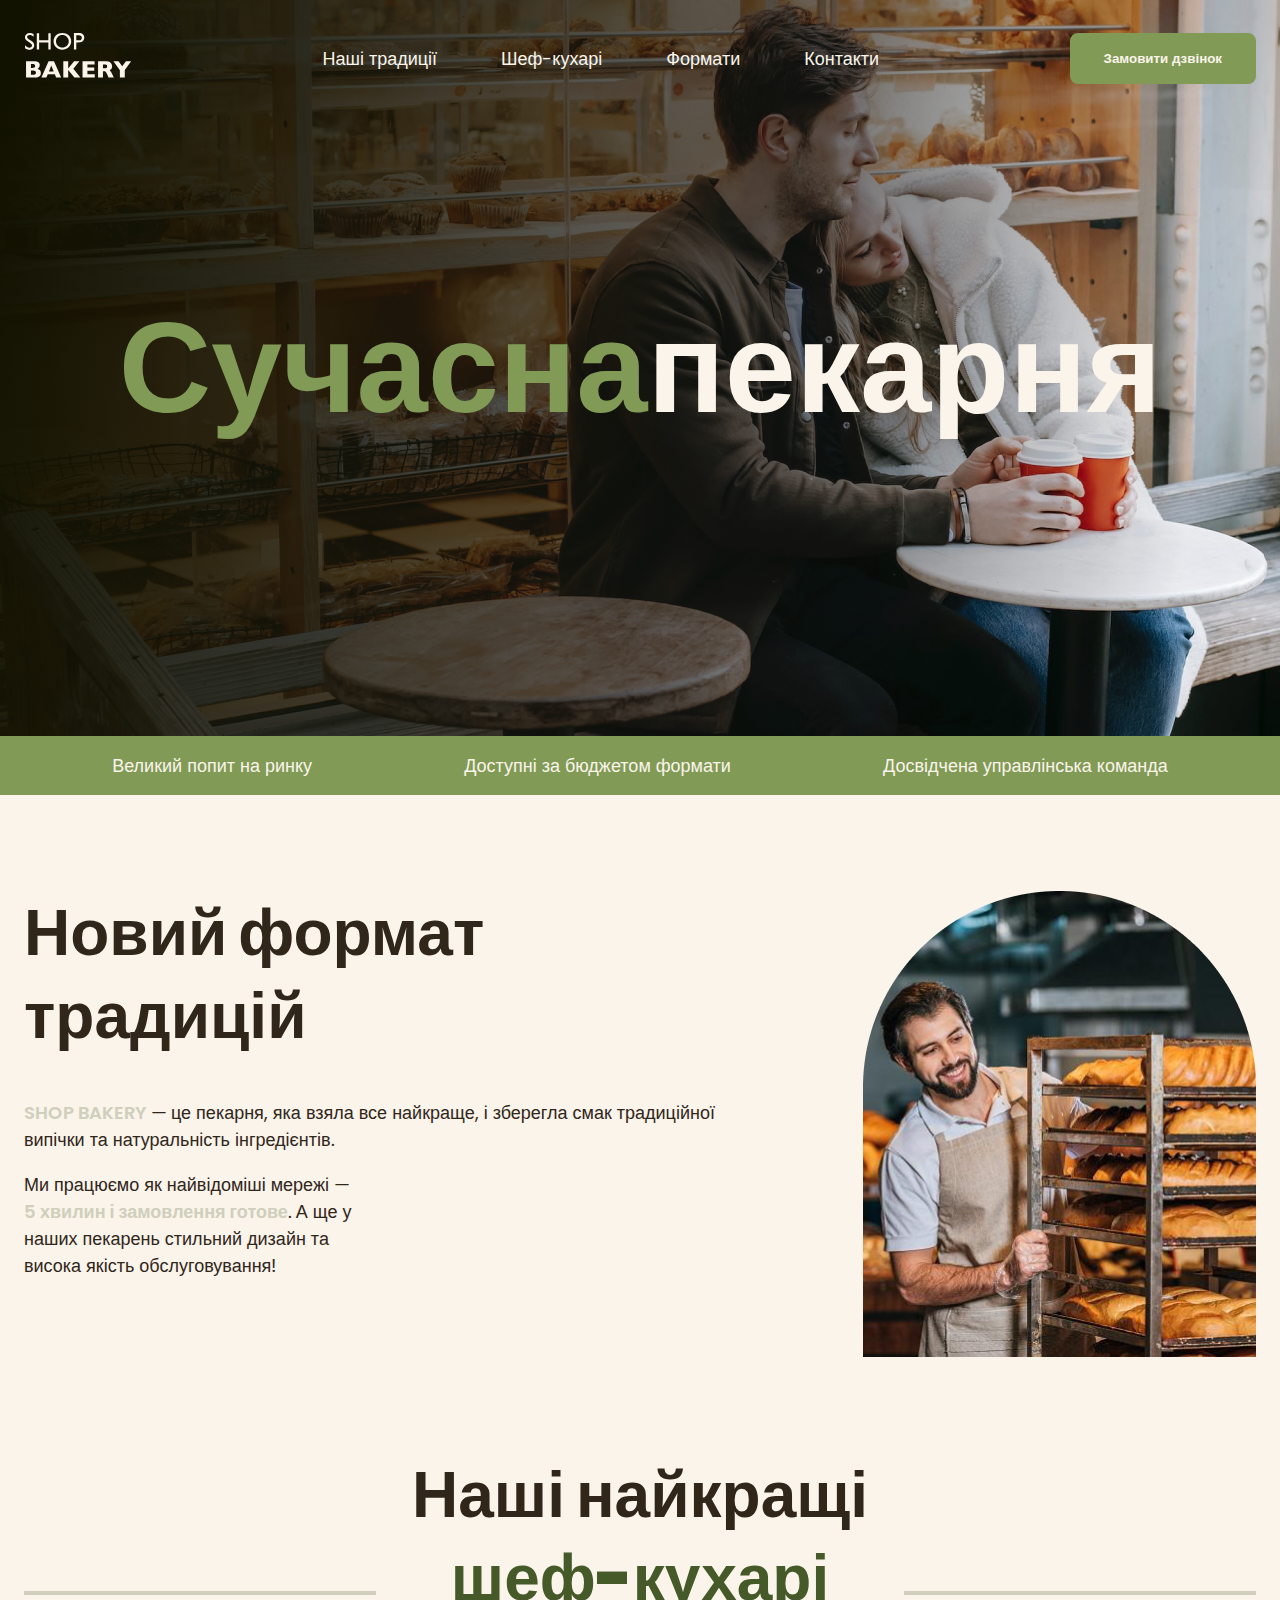
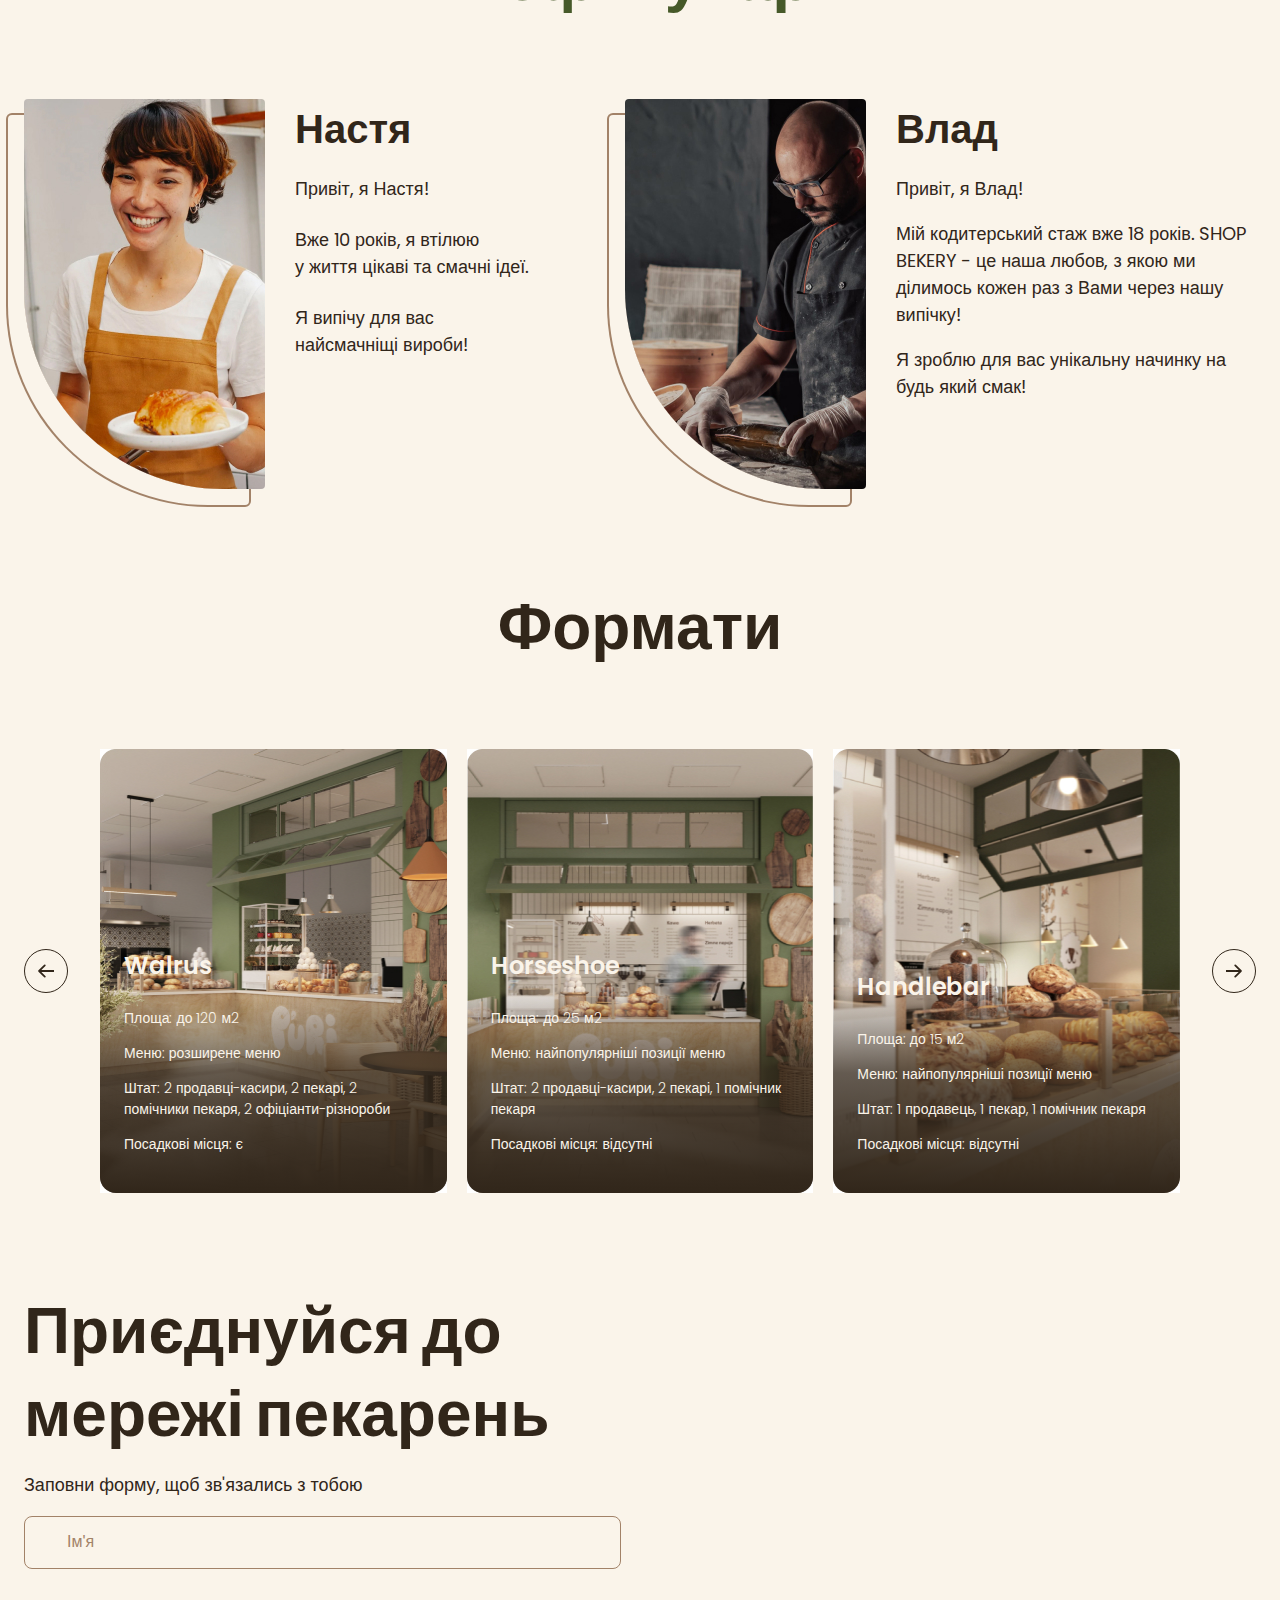
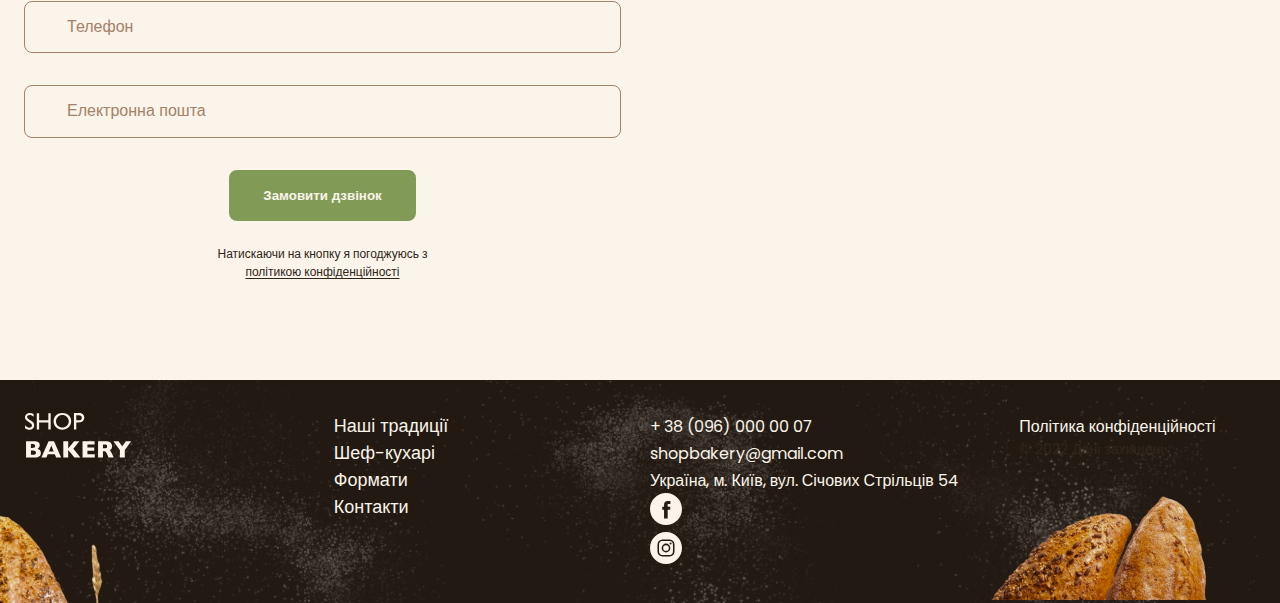
==== commit 5c95f9b3: "lesson 15-16" ====
--- a/index.html
+++ b/index.html
@@ -9,7 +9,7 @@
   <!--<link href="https://fonts.googleapis.com/css2?family=Poppins:wght@300;400;600;900&display=swap" rel="stylesheet">-->
 
   <!--Styles-->
-  <link rel="stylesheet" href="./css/styles.css">
+  <link rel="stylesheet" href="./css/main.min.css">
 </head>
 <body>
   <header class="header">
@@ -103,6 +103,7 @@
             <ul class="formats-list">
               <li class="formats-item">
                 <article class="format-card">
+                  <img class="format-image" src="./images/walrus-format.jpg" alt="Walrus format">
                   <h3 class="formats-title" lang="en">Walrus</h3>
                   <div class="format-text">
                     <p>Площа: до 120 м2</p>
@@ -114,6 +115,7 @@
               </li>
               <li class="formats-item">
                 <article class="format-card">
+                  <img class="format-image" src="./images/horseshoe-format.jpg" alt="Horseshoe format">
                   <h3 class="formats-title" lang="en">Horseshoe</h3>
                   <div class="format-text">
                     <p>Площа: до 25 м2</p>
@@ -125,6 +127,7 @@
               </li>
               <li class="formats-item">
                 <article class="format-card">
+                  <img class="format-image" src="./images/handlebar-format.jpg" alt="Handlebar format">
                   <h3 class="formats-title" lang="en">Handlebar</h3>
                   <div class="format-text">
                     <p>Площа: до 15 м2</p>
@@ -246,7 +249,7 @@
       <button class="modal-btn-close" type="buttom">Close</button>
       <h2>Замовити дзвінок</h2>
       <p>Залишіть заявку та наш спеціаліст зв'яжеться з Вами!</p>
-      <form name="modal-form" autocomplete="off" novalidate>
+      <form name="modal-form" autocomplete="off">
         <div class="form-field">
           <label class="form-label visually-hidden" for="user-name">Ім'я</label>
           <input 
@@ -255,6 +258,7 @@
           name="use-name" 
           id="use-name" 
           placeholder="Ім'я"
+          required
           />
         </div>
 
@@ -266,6 +270,7 @@
           name="user-tel" 
           id="user-tel" 
           placeholder="Телефон"
+          required
           />
         </div>
 
@@ -277,6 +282,7 @@
           name="user-email" 
           id="user-email" 
           placeholder="Електронна пошта"
+          required
           />
         </div>
 
--- a/css/main.min.css
+++ b/css/main.min.css
@@ -0,0 +1 @@
+@font-face{font-display:swap;font-family:"Poppins";font-weight:300;src:url("../fonts/poppins-v20-latin-300.woff2") format("woff2")}@font-face{font-display:swap;font-family:"Poppins";font-weight:400;src:url("../fonts/poppins-v20-latin-regular.woff2") format("woff2")}@font-face{font-display:swap;font-family:"Poppins";font-weight:600;src:url("../fonts/poppins-v20-latin-600.woff2") format("woff2")}@font-face{font-display:swap;font-family:"Poppins";font-weight:900;src:url("../fonts/poppins-v20-latin-900.woff2") format("woff2")}:root{--color-primary-dark: #31261A;--color-primary-light: #FAF4EA;--color-secondary-dark: #A28268;--color-brand-light: #CFCFBC;--color-brand-dark: #465929;--color-brand-normal: #819B57}*,*::before,*::after{-webkit-box-sizing:border-box;box-sizing:border-box}body{color:var(--color-primary-dark);background-color:var(--color-primary-light);font-family:"Poppins",sans-serif;font-size:18px;font-weight:400;line-height:1.5;margin:0}h1,h2,h3,h4,h5,h6,p{margin-top:0}a{display:inline-block}address{font-style:normal}ul{margin:0;padding:0;list-style-type:none}.visually-hidden{position:absolute;left:-10000px;top:auto;width:1px;height:1px;overflow:hidden}.button{padding:16px 32px;color:var(--color-primary-light);font-weight:600;background-color:var(--color-brand-normal);border:2px solid var(--color-brand-normal);border-radius:8px;cursor:pointer}.button:hover{color:var(--color-brand-dark);background-color:rgba(0,0,0,0)}.header{position:absolute;top:0;left:0;width:100%;padding-top:32px}.header .header-container{display:-webkit-box;display:-ms-flexbox;display:flex;-webkit-box-align:center;-ms-flex-align:center;align-items:center;gap:40px}.header-nav{-webkit-box-flex:1;-ms-flex-positive:1;flex-grow:1;display:-webkit-box;display:-ms-flexbox;display:flex;-webkit-box-align:center;-ms-flex-align:center;align-items:center;gap:40px}.menu{display:-webkit-box;display:-ms-flexbox;display:flex;gap:64px;-webkit-box-flex:1;-ms-flex-positive:1;flex-grow:1;-webkit-box-pack:center;-ms-flex-pack:center;justify-content:center}.hero-section{padding:272px 0;background-image:linear-gradient(102.76deg, rgb(18, 18, 1) 2.03%, rgba(18, 18, 17, 0.6) 58.46%, rgba(18, 18, 17, 0) 90.36%),url("../images/hero-section-background.jpg");background-repeat:no-repeat;background-position:center top;background-size:cover}.hero-title{margin-bottom:0;color:var(--color-primary-light);text-align:center;font-size:128px;font-weight:900}.hero-title .accent{color:var(--color-brand-normal)}.link{color:var(--color-primary-light);text-decoration:none;-webkit-transition:color .3s;transition:color .3s}.link:hover{color:var(--color-brand-normal)}.section{padding:48px 0}.container{width:100%;max-width:1288px;margin:0 auto;padding:0 24px}.advantages-section{background-color:var(--color-brand-normal);padding:16px 0px}.advantages-list{-webkit-box-pack:space-evenly;-ms-flex-pack:space-evenly;justify-content:space-evenly;gap:40px;display:-webkit-box;display:-ms-flexbox;display:flex}.advantages-item{color:var(--color-primary-light);font-weight:20px;font-weight:300}.section-title{font-size:64px;font-weight:900;line-height:1.3}.section-title.centered{text-align:center}.section-title .accent{color:var(--color-brand-dark)}.traditions-section{padding-top:96px}.tradition-container{display:-webkit-box;display:-ms-flexbox;display:flex;-webkit-box-pack:justify;-ms-flex-pack:justify;justify-content:space-between;gap:40px}.traditions-content{max-width:710px}.traditions-title{margin-bottom:42px}.traditions-text .brand{color:var(--color-brand-light);font-weight:600}.traditions-text .uppercase{text-transform:uppercase}.traditions-text.limited{max-width:340px}.chef-title{position:relative;margin:0 auto 80px}.chef-title::after,.chef-title::before{position:absolute;bottom:24px;width:352px;content:"";border:2px solid var(--color-brand-light)}.chef-title::before{left:0}.chef-title::after{right:0}.chefs-list{display:-webkit-box;display:-ms-flexbox;display:flex;gap:40px 30px}.chefs-item{-ms-flex-preferred-size:calc(100% - 30px);flex-basis:calc(100% - 30px)}.chef-card{display:-webkit-box;display:-ms-flexbox;display:flex;gap:30px}.chef-photo{border-radius:4px 4px 4px 200px;-webkit-box-shadow:-16px 16px 0 0 var(--color-primary-light),-16px 16px 0 2px var(--color-secondary-dark);box-shadow:-16px 16px 0 0 var(--color-primary-light),-16px 16px 0 2px var(--color-secondary-dark)}.chefs-title{margin-bottom:16px;font-size:40px;font-weight:600}.chef-text p{margin-bottom:24px}.chef-text p:last-child{margin-bottom:0}.contact-section{padding-bottom:96px}.contact-container{display:-webkit-box;display:-ms-flexbox;display:flex;gap:32px}.contact-map{-ms-flex-negative:0;flex-shrink:0;border:none;border-radius:16px}.contact-title{margin-bottom:16px}.formats-container{display:-webkit-box;display:-ms-flexbox;display:flex;-webkit-box-align:center;-ms-flex-align:center;align-items:center;gap:32px}.formats-item{-ms-flex-preferred-size:calc((100% - 40px)/3);flex-basis:calc((100% - 40px)/3)}.format-card{position:relative;display:-webkit-box;display:-ms-flexbox;display:flex;-webkit-box-orient:vertical;-webkit-box-direction:normal;-ms-flex-direction:column;flex-direction:column;-webkit-box-pack:end;-ms-flex-pack:end;justify-content:flex-end;height:444px;border-radius:16px;padding:24px;background-image:-webkit-gradient(linear, left top, left bottom, color-stop(55.21%, rgba(49, 38, 26, 0)), color-stop(72.92%, rgba(49, 38, 26, 0.71)), to(var(--color-primary-dark)));background-image:linear-gradient(180deg, rgba(49, 38, 26, 0) 55.21%, rgba(49, 38, 26, 0.71) 72.92%, var(--color-primary-dark) 100%);-webkit-transform:.3s;transform:.3s}.format-card:hover{-webkit-transform:scale(1.05);transform:scale(1.05)}.format-image{position:absolute;top:0;left:0;width:100%;height:100%;z-index:-1}.format-title{margin-bottom:80px}.formats-title{font-size:24px;font-weight:600;color:var(--color-primary-light)}.format-text{font-size:14px;font-weight:300;color:var(--color-primary-light)}.formats-list{display:-webkit-box;display:-ms-flexbox;display:flex;-ms-flex-wrap:wrap;flex-wrap:wrap;gap:20px}.carousel-button{display:-webkit-box;display:-ms-flexbox;display:flex;-webkit-box-align:center;-ms-flex-align:center;align-items:center;-webkit-box-pack:center;-ms-flex-pack:center;justify-content:center;-ms-flex-negative:0;flex-shrink:0;width:44px;height:44px;padding:0;fill:var(--color-primary-dark);background-color:rgba(0,0,0,0);border-radius:50%;border:1px solid var(--color-primary-dark);cursor:pointer}.carousel-button:hover{background-color:var(--color-primary-dark);fill:var(--color-primary-light)}.carousel-button.next{-webkit-transform:rotate(180deg);transform:rotate(180deg)}.footer{position:relative;padding:32px 0;background-color:var(--color-primary-dark);background-image:url("../images/footer-background.png");background-repeat:no-repeat;background-size:cover;background-position:center}.footer::before,.footer::after{position:absolute;bottom:0;background-repeat:no-repeat;content:""}.footer::before{width:180px;height:120px;left:0;background-image:url("../images/decor-bread-small.png")}.footer::after{width:380px;height:190px;right:0;background-image:url("../images/decor-bread-large.png")}.footer-container{display:-webkit-box;display:-ms-flexbox;display:flex;gap:20px}.footer-nav,.footer-address{display:-webkit-box;display:-ms-flexbox;display:flex;-ms-flex-preferred-size:50%;flex-basis:50%;gap:20px}.footer-logo,.footer-menu{-webkit-box-flex:1;-ms-flex-positive:1;flex-grow:1}.address-list,.address-info{-webkit-box-flex:1;-ms-flex-positive:1;flex-grow:1}.address-link{color:var(--color-primary-light);font-size:16px;font-weight:400;text-decoration:none}.address-link:hover{color:var(--color-brand-light)}.address-copyright{font-size:14px}.address-icon{display:-webkit-box;display:-ms-flexbox;display:flex;fill:var(--color-primary-light)}.address-icon:hover{fill:var(--color-brand-normal)}.backdrop{position:fixed;top:0;left:0;bottom:0;right:0;display:-webkit-box;display:-ms-flexbox;display:flex;-webkit-box-align:center;-ms-flex-align:center;align-items:center;-webkit-box-pack:center;-ms-flex-pack:center;justify-content:center;background-color:rgba(0,0,0,.5);padding:20px 0;-webkit-transition:opacity .3s,visibility .3s;transition:opacity .3s,visibility .3s}.backdrop.is-hidden{opacity:0;visibility:hidden;pointer-events:none}.modal{position:relative;width:100%;max-width:880px;height:100%;max-height:880px;padding:128px;background-color:var(--color-primary-light);border-radius:32px;overflow-y:auto}.modal-btn-close{position:absolute;top:40px;right:40px}.form-field{position:relative;margin-bottom:32px}.form-label{position:absolute;top:16px;left:42px}.form-input{padding:16px 42px;width:100%;font-size:16px;line-height:1.17;border:1px solid var(--color-secondary-dark);border-radius:8px;background-color:rgba(0,0,0,0)}.form-input:focus{border-color:var(--color-brand-normal);outline:none}.form-input::-webkit-input-placeholder{color:var(--color-secondary-dark);font-size:16px;line-height:1.17}.form-input::-moz-placeholder{color:var(--color-secondary-dark);font-size:16px;line-height:1.17}.form-input:-ms-input-placeholder{color:var(--color-secondary-dark);font-size:16px;line-height:1.17}.form-input::-ms-input-placeholder{color:var(--color-secondary-dark);font-size:16px;line-height:1.17}.form-input::placeholder{color:var(--color-secondary-dark);font-size:16px;line-height:1.17}.form-input:focus::-webkit-input-placeholder{color:var(--color-primary-dark)}.form-input:focus::-moz-placeholder{color:var(--color-primary-dark)}.form-input:focus:-ms-input-placeholder{color:var(--color-primary-dark)}.form-input:focus::-ms-input-placeholder{color:var(--color-primary-dark)}.form-input:focus::placeholder{color:var(--color-primary-dark)}.form-button{display:block;margin:0 auto 24px}.form-terms{margin:0 auto;max-width:220px;font-weight:500;font-size:12px;line-height:1.5;text-align:center}.form-terms-link{color:var(--color-primary-dark-dark);text-underline-offset:2px}/*# sourceMappingURL=main.min.css.map */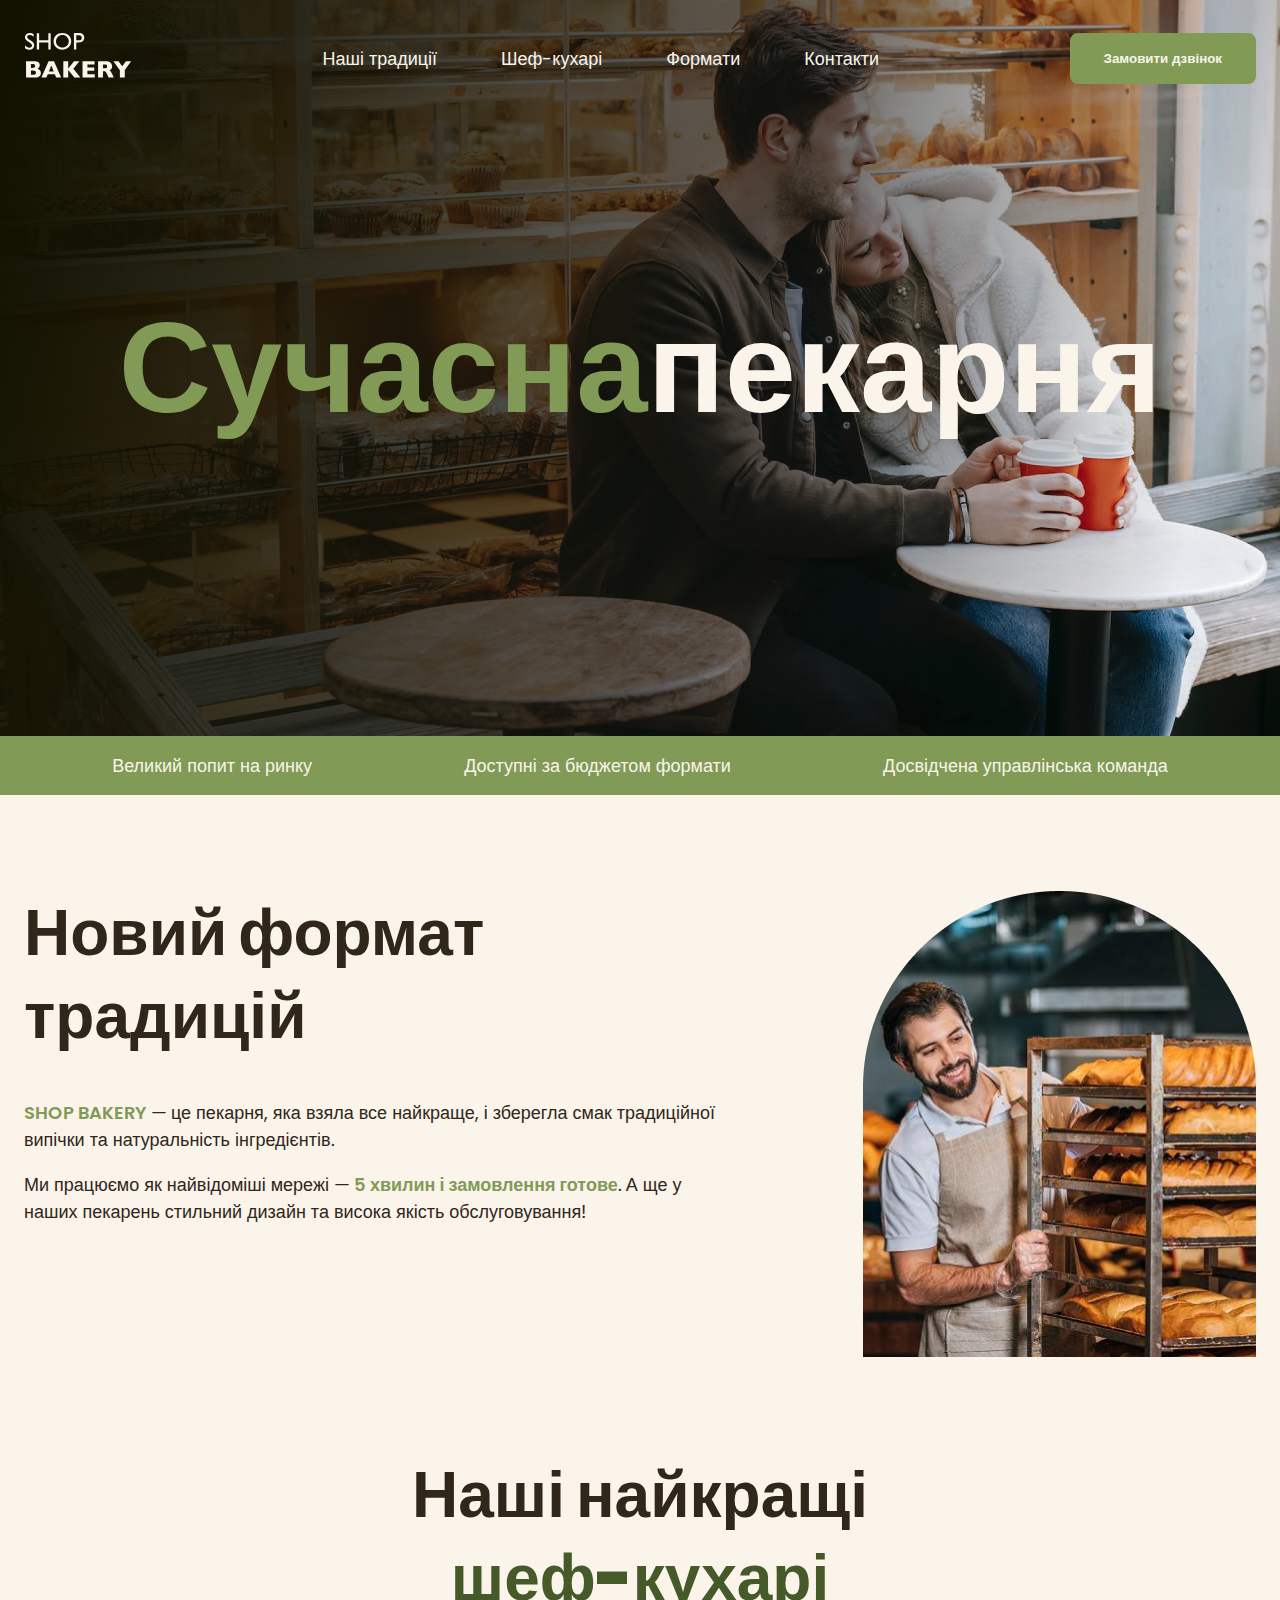
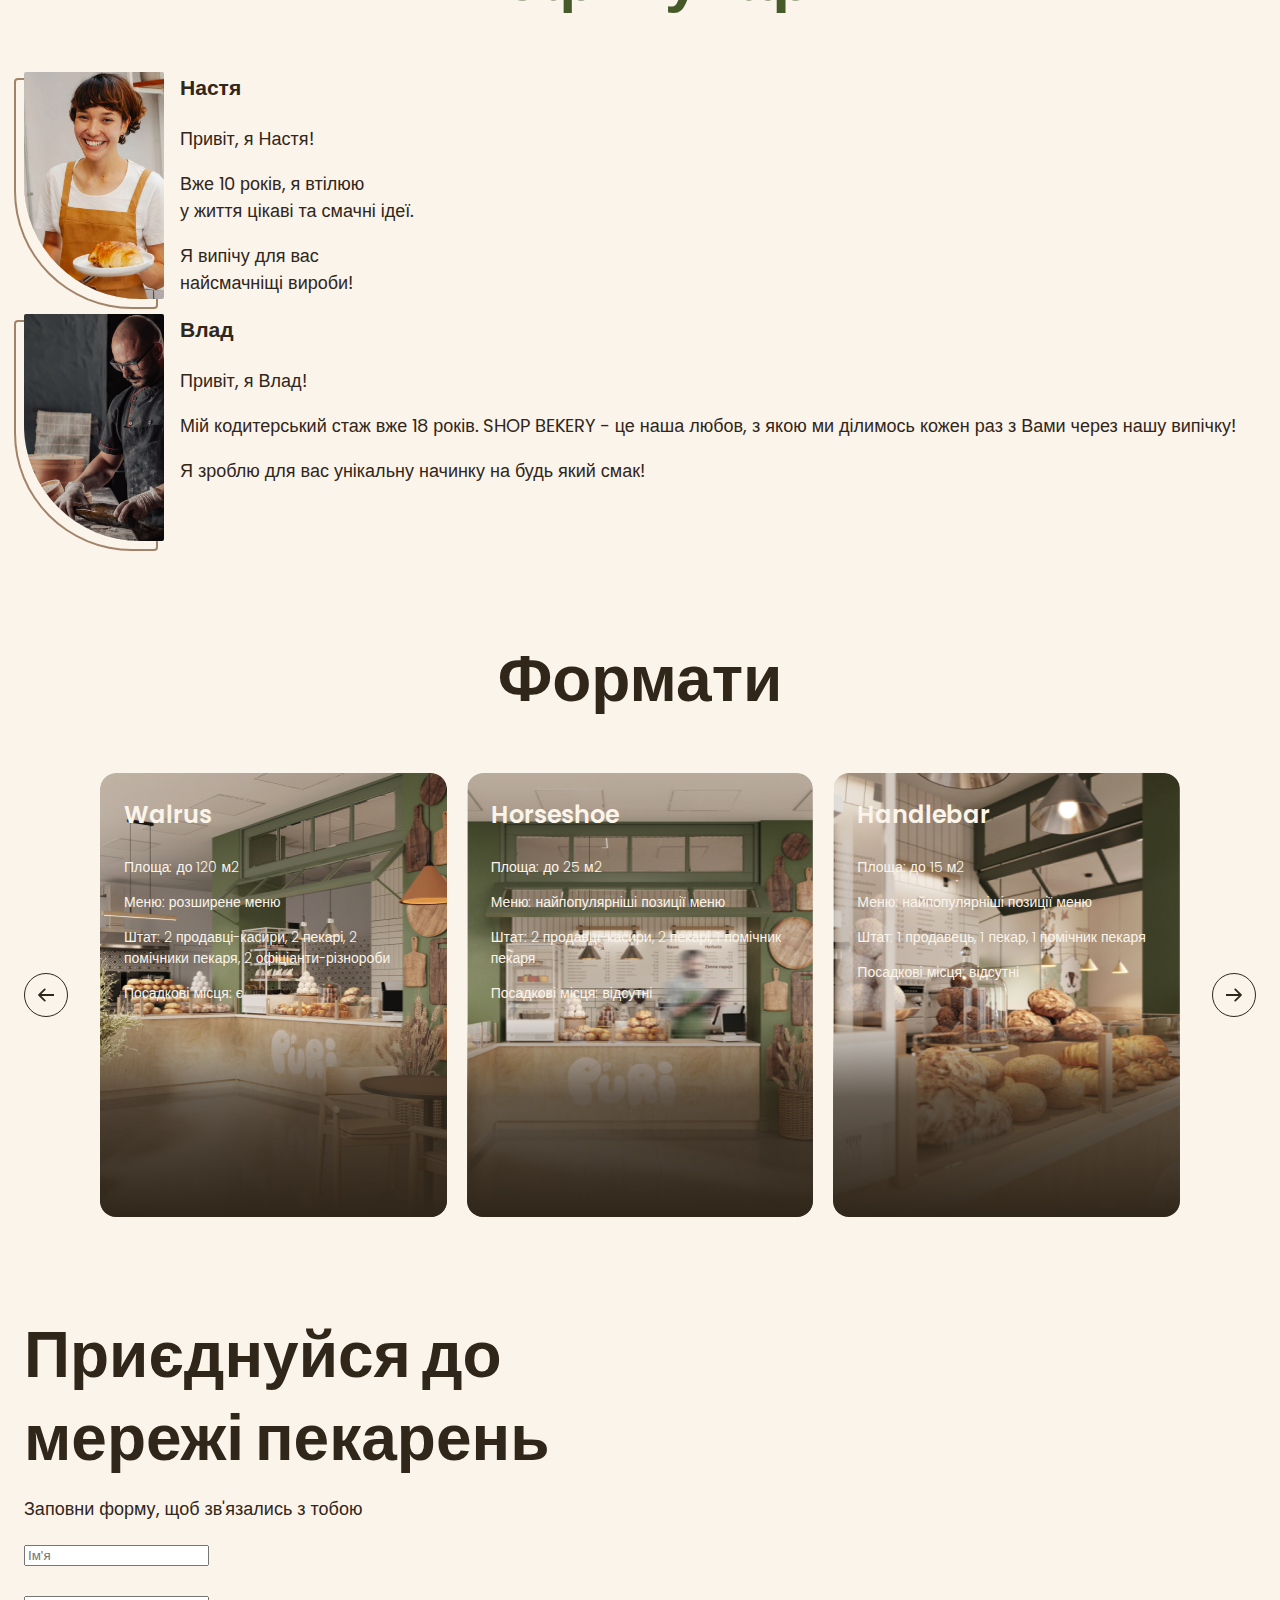
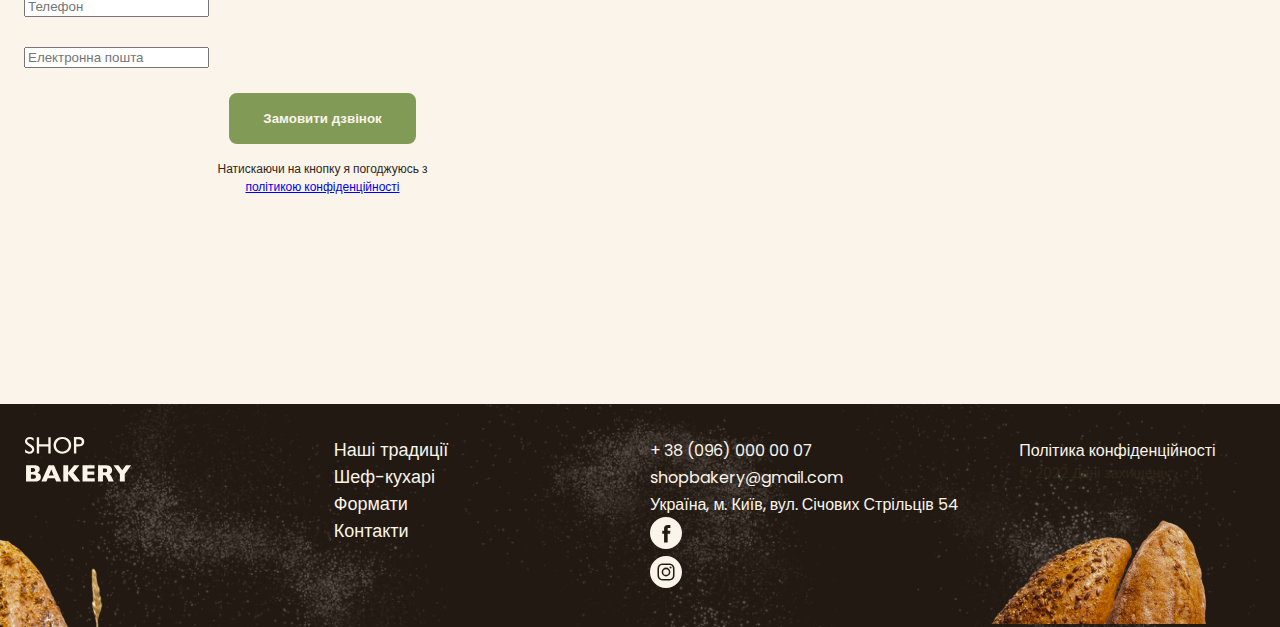
==== commit 004890f1: "lesson 17" ====
--- a/index.html
+++ b/index.html
@@ -14,98 +14,103 @@
 <body>
   <header class="header">
     <div class="container">
-      <div class="header-container">
-        <nav class="header-nav">
+      <div class="header__container">
+        <nav class="header__nav">
           <a href="/">
             <img src="./images/logo.svg" alt="Логотип сучасної пекарні">
           </a>
-          <ul class="menu">
+          <ul class="header__menu">
             <li><a class="link" href="#traditions-section">Наші традиції</a></li>
             <li><a class="link" href="#cookers-section">Шеф-кухарі</a></li>
             <li><a class="link" href="#formats-section">Формати</a></li>
             <li><a class="link" href="#contacts-section">Контакти</a></li>
           </ul>
         </nav>
-        <button class="button modal-btn-open" type="button">Замовити дзвінок</button>
+        <button class="header__button button modal-btn-open" type="button">Замовити дзвінок</button>
+        <button class="header__burger" type="button">
+          <svg width="24" height="24">
+            <use href="./images/icons.svg#icon-menu"></use>
+          </svg>
+        </button>
       </div>
     </div>
   </header>
   <main>
     <section class="hero-section">
-      <h1 class="hero-title"><span class="accent">Сучасна</span>пекарня</h1>
+      <div class="container">
+        <h1 class="hero-section__title"><span class="text-brand">Сучасна</span>пекарня</h1>
+      </div>
     </section>
     <section class="advantages-section">
       <div>
         <h2 class="visually-hidden">Наші переваги</h2>
-        <ul class="advantages-list">
-          <li class="advantages-item">Великий попит на ринку</li>
-          <li class="advantages-item">Доступні за бюджетом формати</li>
-          <li class="advantages-item">Досвідчена управлінська команда</li>
+        <ul class="advantages-section__list">
+          <li class="advantages-section__item">Великий попит на ринку</li>
+          <li class="advantages-section__item">Доступні за бюджетом формати</li>
+          <li class="advantages-section__item">Досвідчена управлінська команда</li>
         </ul>
       </div>
     </section>
     <section class="traditions-section section" id="traditions-section">
       <div class="container">
-        <div class="tradition-container">
-          <div class="traditions-content">
-            <h2 class="traditions-title section-title">Новий формат традицій</h2>
-            <p class="traditions-text">
-              <span class="brand uppercase">shop bakery</span> — це пекарня, яка взяла все найкраще, і зберегла смак традиційної випічки та натуральність інгредієнтів.
+        <div class="traditions-section__container">
+          <div class="traditions-section__content">
+            <h2 class="traditions-section__title section__title">Новий формат традицій</h2>
+            <p>
+              <span class="text-brand text-bold text-uppercase">shop bakery</span> — це пекарня, яка взяла все найкраще, і зберегла смак традиційної випічки та натуральність інгредієнтів.
             </p>
-            <p class="traditions-text limited">
-              Ми працюємо як найвідоміші мережі — <span class="brand">5 хвилин і замовлення готове</span>. А ще у наших пекарень стильний дизайн та висока якість обслуговування!
+            <p class="traditions-section__text traditions-section__text--limited">
+              Ми працюємо як найвідоміші мережі — <span class="text-brand text-bold">5 хвилин і замовлення готове</span>. А ще у наших пекарень стильний дизайн та висока якість обслуговування!
             </p>
           </div>
           <img src="./images/baker-man.png" alt="Чоловік пекар дивиться на батони із посмішкою">
         </section>
         </div>
       </div>
-    <section class="section" id="chefs-section">
-      <div class="container">
-        <h2 class="chef-title section-title centered">Наші найкращі <br /> <span class="accent">шеф-кухарі</span></h2>
-      <ul class="chefs-list">
-        <li class="chefs-item">
+    <section class="chefs-section section" id="chefs-section">
+      <div class="container">
+        <h2 class="chefs-section__title section__title section__title--centered">Наші найкращі <br /> <span class="text-brand-dark">шеф-кухарі</span></h2>
+      <ul class="chefs-section__chefs-list">
+        <li class="chefs-section__chefs-item">
           <article class="chef-card">
-            <img class="chef-photo" src="./images/nastya-chef.jpg" alt="Nastya Chef">
+            <img class="chef-card__photo" src="./images/nastya-chef.jpg" alt="Nastya Chef">
             <div>
-              <h3 class="chefs-title">Настя</h3>
-              <div class="chef-text">
-                <p>Привіт, я Настя!</p>
-                <p>Вже 10 років, я втілюю <br /> у життя цікаві та смачні ідеї.</p>
-                <p>Я випічу для вас <br /> найсмачніщі вироби!</p>
-              </div>
+              <h3 class="chef-card__title">Настя</h3>
+                <p class="chef-card__text">Привіт, я Настя!</p>
+                <p class="chef-card__text">Вже 10 років, я втілюю <br /> у життя цікаві та смачні ідеї.</p>
+                <p class="chef-card__text">Я випічу для вас <br /> найсмачніщі вироби!</p>
             </div>
           </article>
         </li class="chefs-item">
         <li>
           <article class="chef-card">
-            <img class="chef-photo" src="./images/vlad-chef.jpg" alt="Vlad Chef">
+            <img class="chef-card__photo" src="./images/vlad-chef.jpg" alt="Vlad Chef">
             <div>
-              <h3 class="chefs-title">Влад</h3>
-              <p class="chef-text">Привіт, я Влад!</p> 
-              <p class="chef-text">Мій кодитерський стаж вже 18 років. <span>SHOP BEKERY</span> - це наша любов, з якою ми ділимось кожен раз з Вами через нашу випічку! </p>
-              <p class="chef-text">Я зроблю для вас унікальну начинку на будь який смак!</p>
+              <h3 class="chef-card__title">Влад</h3>
+                <p class="chef-card__text">Привіт, я Влад!</p> 
+                <p class="chef-card__text">Мій кодитерський стаж вже 18 років. <span>SHOP BEKERY</span> - це наша любов, з якою ми ділимось кожен раз з Вами через нашу випічку! </p>
+                <p class="chef-card__text">Я зроблю для вас унікальну начинку на будь який смак!</p>
             </div>
           </article>
         </li>
       </ul>
       </div>
     </section>
-    <section class="section" id="formats-section">
-      <div class="container">
-        <h2 class="format-title section-title centered">Формати</h2>
-        <div class="formats-container">
+    <section class="formats-section section" id="formats-section">
+      <div class="container">
+        <h2 class="formats-section__title section__title section__title--centered">Формати</h2>
+        <div class="formats-section__container">
           <button class="carousel-button" type="button">
             <svg width="16" height="16">
               <use href="./images/icons.svg#icon-arrow"></use>
             </svg>
           </button>
-            <ul class="formats-list">
-              <li class="formats-item">
+            <ul class="formats-section__list">
+              <li class="formats-section__item">
                 <article class="format-card">
-                  <img class="format-image" src="./images/walrus-format.jpg" alt="Walrus format">
-                  <h3 class="formats-title" lang="en">Walrus</h3>
-                  <div class="format-text">
+                  <img class="format-card__image" src="./images/walrus-format.jpg" alt="Walrus format">
+                  <h3 class="format-card__title" lang="en">Walrus</h3>
+                  <div class="format-card__text">
                     <p>Площа: до 120 м2</p>
                     <p>Меню: розширене меню</p>
                     <p>Штат: 2 продавці-касири, 2 пекарі, 2 помічники пекаря, 2 офіціанти-різнороби</p>
@@ -113,11 +118,11 @@
                   </div>
                 </article>
               </li>
-              <li class="formats-item">
+              <li class="formats-section__item">
                 <article class="format-card">
-                  <img class="format-image" src="./images/horseshoe-format.jpg" alt="Horseshoe format">
-                  <h3 class="formats-title" lang="en">Horseshoe</h3>
-                  <div class="format-text">
+                  <img class="format-card__image" src="./images/horseshoe-format.jpg" alt="Horseshoe format">
+                  <h3 class="format-card__title" lang="en">Horseshoe</h3>
+                  <div class="format-card__text">
                     <p>Площа: до 25 м2</p>
                     <p>Меню: найпопулярніші позиції меню</p>
                     <p>Штат: 2 продавці-касири, 2 пекарі, 1 помічник пекаря</p>
@@ -125,11 +130,11 @@
                   </div>
                 </article>
               </li>
-              <li class="formats-item">
+              <li class="formats-section__item">
                 <article class="format-card">
-                  <img class="format-image" src="./images/handlebar-format.jpg" alt="Handlebar format">
-                  <h3 class="formats-title" lang="en">Handlebar</h3>
-                  <div class="format-text">
+                  <img class="format-card__image" src="./images/handlebar-format.jpg" alt="Handlebar format">
+                  <h3 class="format-card__title" lang="en">Handlebar</h3>
+                  <div class="format-card__text">
                     <p>Площа: до 15 м2</p>
                     <p>Меню: найпопулярніші позиції меню</p>
                     <p>Штат: 1 продавець, 1 пекар, 1 помічник пекаря</p>
@@ -148,15 +153,15 @@
     </section>
     <section class="contact-section section" id="contact-section">
       <div class="container">
-        <div class="contact-container">
-          <div class="contact-form">
-            <h2 class="contact-title section-title">Приєднуйся до мережі пекарень</h2>
+        <div class="contact-section__container">
+          <div class="contact-section__form">
+            <h2 class="contact-section__title section__title">Приєднуйся до мережі пекарень</h2>
             <p>Заповни форму, щоб зв'язались з тобою</p>
             <form name="contact-form" autocomplete="off">
-              <div class="form-field">
-                <label class="form-label visually-hidden" for="user-name">Ім'я</label>
+              <div class="contact-section__form-field input">
+                <label class="input__label visually-hidden" for="user-name">Ім'я</label>
                 <input 
-                class="form-input" 
+                class="input_control" 
                 type="text" 
                 name="use-name" 
                 id="use-name" 
@@ -164,10 +169,10 @@
                 />
               </div>
       
-              <div class="form-field">
-                <label class="form-label visually-hidden" for="user-tel">Телефон</label>
+              <div class="contact-section__form-field input">
+                <label class="input__label visually-hidden" for="user-tel">Телефон</label>
                 <input 
-                class="form-input" 
+                class="input_control" 
                 type="tel" 
                 name="user-tel" 
                 id="user-tel" 
@@ -175,10 +180,10 @@
                 />
               </div>
       
-              <div class="form-field">
-                <label class="form-label visually-hidden" for="user-email">Електронна пошта</label>
+              <div class="contact-section__form-field input">
+                <label class="input__label visually-hidden" for="user-email">Електронна пошта</label>
                 <input 
-                class="form-input" 
+                class="input_control" 
                 type="email" 
                 name="user-email" 
                 id="user-email" 
@@ -186,11 +191,11 @@
                 />
               </div>
       
-              <button class="form-button button" type="submit">Замовити дзвінок</button>
+              <button class="contact-section__button button" type="submit">Замовити дзвінок</button>
               <p class="form-terms">Натискаючи на кнопку я погоджуюсь з <a class="form-terms-link" href="#">політикою конфіденційності</a></p>
             </form>
           </div>
-          <iframe class="contact-map" src="https://www.google.com/maps/embed?pb=!1m18!1m12!1m3!1d2540.163871257674!2d30.488658576729136!3d50.45667308691559!2m3!1f0!2f0!3f0!3m2!1i1024!2i768!4f13.1!3m3!1m2!1s0x40d4ce637bfe1717%3A0x5370c2254ad1b952!2z0LLRg9C70LjRhtGPINCh0ZbRh9C-0LLQuNGFINCh0YLRgNGW0LvRjNGG0ZbQsiwgNTQsINCa0LjRl9CyLCAwMjAwMA!5e0!3m2!1suk!2sua!4v1699731793974!5m2!1suk!2sua" width="603" height="595"  allowfullscreen="" loading="lazy" referrerpolicy="no-referrer-when-downgrade"></iframe>
+          <iframe class="contact-section__map" src="https://www.google.com/maps/embed?pb=!1m18!1m12!1m3!1d2540.163871257674!2d30.488658576729136!3d50.45667308691559!2m3!1f0!2f0!3f0!3m2!1i1024!2i768!4f13.1!3m3!1m2!1s0x40d4ce637bfe1717%3A0x5370c2254ad1b952!2z0LLRg9C70LjRhtGPINCh0ZbRh9C-0LLQuNGFINCh0YLRgNGW0LvRjNGG0ZbQsiwgNTQsINCa0LjRl9CyLCAwMjAwMA!5e0!3m2!1suk!2sua!4v1699731793974!5m2!1suk!2sua" width="603" height="595"  allowfullscreen="" loading="lazy" referrerpolicy="no-referrer-when-downgrade"></iframe>
         </div>
       </div>
     </section>
@@ -246,14 +251,14 @@
 
   <div class="backdrop is-hidden">
     <div class="modal">
-      <button class="modal-btn-close" type="buttom">Close</button>
+      <button class="modal__btn-close modal-btn-close" type="button">Close</button>
       <h2>Замовити дзвінок</h2>
       <p>Залишіть заявку та наш спеціаліст зв'яжеться з Вами!</p>
       <form name="modal-form" autocomplete="off">
-        <div class="form-field">
-          <label class="form-label visually-hidden" for="user-name">Ім'я</label>
+        <div class="modal__form-field input">
+          <label class="input__label visually-hidden" for="user-name">Ім'я</label>
           <input 
-          class="form-input" 
+          class="input__control" 
           type="text" 
           name="use-name" 
           id="use-name" 
@@ -262,10 +267,10 @@
           />
         </div>
 
-        <div class="form-field">
-          <label class="form-label visually-hidden" for="user-tel">Телефон</label>
+        <div class="modal__form-field input">
+          <label class="input__label visually-hidden" for="user-tel">Телефон</label>
           <input 
-          class="form-input" 
+          class="input__control" 
           type="tel" 
           name="user-tel" 
           id="user-tel" 
@@ -274,10 +279,10 @@
           />
         </div>
 
-        <div class="form-field">
-          <label class="form-label visually-hidden" for="user-email">Електронна пошта</label>
+        <div class="modal__form-field input">
+          <label class="input__label visually-hidden" for="user-email">Електронна пошта</label>
           <input 
-          class="form-input" 
+          class="input__control" 
           type="email" 
           name="user-email" 
           id="user-email" 
@@ -286,8 +291,8 @@
           />
         </div>
 
-        <button class="form-button button" type="submit">Замовити дзвінок</button>
-        <p class="form-terms">Натискаючи на кнопку я погоджуюсь з <a class="form-terms-link" href="#">політикою конфіденційності</a></p>
+        <button class="modal__button button" type="submit">Замовити дзвінок</button>
+        <p class="form-terms">Натискаючи на кнопку я погоджуюсь з <a class="form-terms__link" href="#">політикою конфіденційності</a></p>
       </form>
     </div>
   </div>
--- a/css/main.min.css
+++ b/css/main.min.css
@@ -1 +1 @@
-@font-face{font-display:swap;font-family:"Poppins";font-weight:300;src:url("../fonts/poppins-v20-latin-300.woff2") format("woff2")}@font-face{font-display:swap;font-family:"Poppins";font-weight:400;src:url("../fonts/poppins-v20-latin-regular.woff2") format("woff2")}@font-face{font-display:swap;font-family:"Poppins";font-weight:600;src:url("../fonts/poppins-v20-latin-600.woff2") format("woff2")}@font-face{font-display:swap;font-family:"Poppins";font-weight:900;src:url("../fonts/poppins-v20-latin-900.woff2") format("woff2")}:root{--color-primary-dark: #31261A;--color-primary-light: #FAF4EA;--color-secondary-dark: #A28268;--color-brand-light: #CFCFBC;--color-brand-dark: #465929;--color-brand-normal: #819B57}*,*::before,*::after{-webkit-box-sizing:border-box;box-sizing:border-box}body{color:var(--color-primary-dark);background-color:var(--color-primary-light);font-family:"Poppins",sans-serif;font-size:18px;font-weight:400;line-height:1.5;margin:0}h1,h2,h3,h4,h5,h6,p{margin-top:0}a{display:inline-block}address{font-style:normal}ul{margin:0;padding:0;list-style-type:none}.visually-hidden{position:absolute;left:-10000px;top:auto;width:1px;height:1px;overflow:hidden}.button{padding:16px 32px;color:var(--color-primary-light);font-weight:600;background-color:var(--color-brand-normal);border:2px solid var(--color-brand-normal);border-radius:8px;cursor:pointer}.button:hover{color:var(--color-brand-dark);background-color:rgba(0,0,0,0)}.header{position:absolute;top:0;left:0;width:100%;padding-top:32px}.header .header-container{display:-webkit-box;display:-ms-flexbox;display:flex;-webkit-box-align:center;-ms-flex-align:center;align-items:center;gap:40px}.header-nav{-webkit-box-flex:1;-ms-flex-positive:1;flex-grow:1;display:-webkit-box;display:-ms-flexbox;display:flex;-webkit-box-align:center;-ms-flex-align:center;align-items:center;gap:40px}.menu{display:-webkit-box;display:-ms-flexbox;display:flex;gap:64px;-webkit-box-flex:1;-ms-flex-positive:1;flex-grow:1;-webkit-box-pack:center;-ms-flex-pack:center;justify-content:center}.hero-section{padding:272px 0;background-image:linear-gradient(102.76deg, rgb(18, 18, 1) 2.03%, rgba(18, 18, 17, 0.6) 58.46%, rgba(18, 18, 17, 0) 90.36%),url("../images/hero-section-background.jpg");background-repeat:no-repeat;background-position:center top;background-size:cover}.hero-title{margin-bottom:0;color:var(--color-primary-light);text-align:center;font-size:128px;font-weight:900}.hero-title .accent{color:var(--color-brand-normal)}.link{color:var(--color-primary-light);text-decoration:none;-webkit-transition:color .3s;transition:color .3s}.link:hover{color:var(--color-brand-normal)}.section{padding:48px 0}.container{width:100%;max-width:1288px;margin:0 auto;padding:0 24px}.advantages-section{background-color:var(--color-brand-normal);padding:16px 0px}.advantages-list{-webkit-box-pack:space-evenly;-ms-flex-pack:space-evenly;justify-content:space-evenly;gap:40px;display:-webkit-box;display:-ms-flexbox;display:flex}.advantages-item{color:var(--color-primary-light);font-weight:20px;font-weight:300}.section-title{font-size:64px;font-weight:900;line-height:1.3}.section-title.centered{text-align:center}.section-title .accent{color:var(--color-brand-dark)}.traditions-section{padding-top:96px}.tradition-container{display:-webkit-box;display:-ms-flexbox;display:flex;-webkit-box-pack:justify;-ms-flex-pack:justify;justify-content:space-between;gap:40px}.traditions-content{max-width:710px}.traditions-title{margin-bottom:42px}.traditions-text .brand{color:var(--color-brand-light);font-weight:600}.traditions-text .uppercase{text-transform:uppercase}.traditions-text.limited{max-width:340px}.chef-title{position:relative;margin:0 auto 80px}.chef-title::after,.chef-title::before{position:absolute;bottom:24px;width:352px;content:"";border:2px solid var(--color-brand-light)}.chef-title::before{left:0}.chef-title::after{right:0}.chefs-list{display:-webkit-box;display:-ms-flexbox;display:flex;gap:40px 30px}.chefs-item{-ms-flex-preferred-size:calc(100% - 30px);flex-basis:calc(100% - 30px)}.chef-card{display:-webkit-box;display:-ms-flexbox;display:flex;gap:30px}.chef-photo{border-radius:4px 4px 4px 200px;-webkit-box-shadow:-16px 16px 0 0 var(--color-primary-light),-16px 16px 0 2px var(--color-secondary-dark);box-shadow:-16px 16px 0 0 var(--color-primary-light),-16px 16px 0 2px var(--color-secondary-dark)}.chefs-title{margin-bottom:16px;font-size:40px;font-weight:600}.chef-text p{margin-bottom:24px}.chef-text p:last-child{margin-bottom:0}.contact-section{padding-bottom:96px}.contact-container{display:-webkit-box;display:-ms-flexbox;display:flex;gap:32px}.contact-map{-ms-flex-negative:0;flex-shrink:0;border:none;border-radius:16px}.contact-title{margin-bottom:16px}.formats-container{display:-webkit-box;display:-ms-flexbox;display:flex;-webkit-box-align:center;-ms-flex-align:center;align-items:center;gap:32px}.formats-item{-ms-flex-preferred-size:calc((100% - 40px)/3);flex-basis:calc((100% - 40px)/3)}.format-card{position:relative;display:-webkit-box;display:-ms-flexbox;display:flex;-webkit-box-orient:vertical;-webkit-box-direction:normal;-ms-flex-direction:column;flex-direction:column;-webkit-box-pack:end;-ms-flex-pack:end;justify-content:flex-end;height:444px;border-radius:16px;padding:24px;background-image:-webkit-gradient(linear, left top, left bottom, color-stop(55.21%, rgba(49, 38, 26, 0)), color-stop(72.92%, rgba(49, 38, 26, 0.71)), to(var(--color-primary-dark)));background-image:linear-gradient(180deg, rgba(49, 38, 26, 0) 55.21%, rgba(49, 38, 26, 0.71) 72.92%, var(--color-primary-dark) 100%);-webkit-transform:.3s;transform:.3s}.format-card:hover{-webkit-transform:scale(1.05);transform:scale(1.05)}.format-image{position:absolute;top:0;left:0;width:100%;height:100%;z-index:-1}.format-title{margin-bottom:80px}.formats-title{font-size:24px;font-weight:600;color:var(--color-primary-light)}.format-text{font-size:14px;font-weight:300;color:var(--color-primary-light)}.formats-list{display:-webkit-box;display:-ms-flexbox;display:flex;-ms-flex-wrap:wrap;flex-wrap:wrap;gap:20px}.carousel-button{display:-webkit-box;display:-ms-flexbox;display:flex;-webkit-box-align:center;-ms-flex-align:center;align-items:center;-webkit-box-pack:center;-ms-flex-pack:center;justify-content:center;-ms-flex-negative:0;flex-shrink:0;width:44px;height:44px;padding:0;fill:var(--color-primary-dark);background-color:rgba(0,0,0,0);border-radius:50%;border:1px solid var(--color-primary-dark);cursor:pointer}.carousel-button:hover{background-color:var(--color-primary-dark);fill:var(--color-primary-light)}.carousel-button.next{-webkit-transform:rotate(180deg);transform:rotate(180deg)}.footer{position:relative;padding:32px 0;background-color:var(--color-primary-dark);background-image:url("../images/footer-background.png");background-repeat:no-repeat;background-size:cover;background-position:center}.footer::before,.footer::after{position:absolute;bottom:0;background-repeat:no-repeat;content:""}.footer::before{width:180px;height:120px;left:0;background-image:url("../images/decor-bread-small.png")}.footer::after{width:380px;height:190px;right:0;background-image:url("../images/decor-bread-large.png")}.footer-container{display:-webkit-box;display:-ms-flexbox;display:flex;gap:20px}.footer-nav,.footer-address{display:-webkit-box;display:-ms-flexbox;display:flex;-ms-flex-preferred-size:50%;flex-basis:50%;gap:20px}.footer-logo,.footer-menu{-webkit-box-flex:1;-ms-flex-positive:1;flex-grow:1}.address-list,.address-info{-webkit-box-flex:1;-ms-flex-positive:1;flex-grow:1}.address-link{color:var(--color-primary-light);font-size:16px;font-weight:400;text-decoration:none}.address-link:hover{color:var(--color-brand-light)}.address-copyright{font-size:14px}.address-icon{display:-webkit-box;display:-ms-flexbox;display:flex;fill:var(--color-primary-light)}.address-icon:hover{fill:var(--color-brand-normal)}.backdrop{position:fixed;top:0;left:0;bottom:0;right:0;display:-webkit-box;display:-ms-flexbox;display:flex;-webkit-box-align:center;-ms-flex-align:center;align-items:center;-webkit-box-pack:center;-ms-flex-pack:center;justify-content:center;background-color:rgba(0,0,0,.5);padding:20px 0;-webkit-transition:opacity .3s,visibility .3s;transition:opacity .3s,visibility .3s}.backdrop.is-hidden{opacity:0;visibility:hidden;pointer-events:none}.modal{position:relative;width:100%;max-width:880px;height:100%;max-height:880px;padding:128px;background-color:var(--color-primary-light);border-radius:32px;overflow-y:auto}.modal-btn-close{position:absolute;top:40px;right:40px}.form-field{position:relative;margin-bottom:32px}.form-label{position:absolute;top:16px;left:42px}.form-input{padding:16px 42px;width:100%;font-size:16px;line-height:1.17;border:1px solid var(--color-secondary-dark);border-radius:8px;background-color:rgba(0,0,0,0)}.form-input:focus{border-color:var(--color-brand-normal);outline:none}.form-input::-webkit-input-placeholder{color:var(--color-secondary-dark);font-size:16px;line-height:1.17}.form-input::-moz-placeholder{color:var(--color-secondary-dark);font-size:16px;line-height:1.17}.form-input:-ms-input-placeholder{color:var(--color-secondary-dark);font-size:16px;line-height:1.17}.form-input::-ms-input-placeholder{color:var(--color-secondary-dark);font-size:16px;line-height:1.17}.form-input::placeholder{color:var(--color-secondary-dark);font-size:16px;line-height:1.17}.form-input:focus::-webkit-input-placeholder{color:var(--color-primary-dark)}.form-input:focus::-moz-placeholder{color:var(--color-primary-dark)}.form-input:focus:-ms-input-placeholder{color:var(--color-primary-dark)}.form-input:focus::-ms-input-placeholder{color:var(--color-primary-dark)}.form-input:focus::placeholder{color:var(--color-primary-dark)}.form-button{display:block;margin:0 auto 24px}.form-terms{margin:0 auto;max-width:220px;font-weight:500;font-size:12px;line-height:1.5;text-align:center}.form-terms-link{color:var(--color-primary-dark-dark);text-underline-offset:2px}/*# sourceMappingURL=main.min.css.map */+@font-face{font-display:swap;font-family:"Poppins";font-weight:300;src:url("../fonts/poppins-v20-latin-300.woff2") format("woff2")}@font-face{font-display:swap;font-family:"Poppins";font-weight:400;src:url("../fonts/poppins-v20-latin-regular.woff2") format("woff2")}@font-face{font-display:swap;font-family:"Poppins";font-weight:600;src:url("../fonts/poppins-v20-latin-600.woff2") format("woff2")}@font-face{font-display:swap;font-family:"Poppins";font-weight:900;src:url("../fonts/poppins-v20-latin-900.woff2") format("woff2")}:root{--color-primary-dark: #31261A;--color-primary-light: #FAF4EA;--color-secondary-dark: #A28268;--color-brand-light: #CFCFBC;--color-brand-dark: #465929;--color-brand-normal: #819B57}*,*::before,*::after{-webkit-box-sizing:border-box;box-sizing:border-box}body{color:var(--color-primary-dark);background-color:var(--color-primary-light);font-family:"Poppins",sans-serif;font-size:18px;font-weight:400;line-height:1.5;margin:0}h1,h2,h3,h4,h5,h6,p{margin-top:0}a{display:inline-block}address{font-style:normal}ul{margin:0;padding:0;list-style-type:none}.text-brand{color:var(--color-brand-normal)}.text-brand-dark{color:var(--color-brand-dark)}.text-bold{font-weight:600}.text-uppercase{text-transform:uppercase}.visually-hidden{position:absolute;left:-10000px;top:auto;width:1px;height:1px;overflow:hidden}.button{padding:16px 32px;color:var(--color-primary-light);font-weight:600;background-color:var(--color-brand-normal);border:2px solid var(--color-brand-normal);border-radius:8px;cursor:pointer}.button:hover{color:var(--color-brand-dark);background-color:rgba(0,0,0,0)}.carousel-button{display:-webkit-box;display:-ms-flexbox;display:flex;-webkit-box-align:center;-ms-flex-align:center;align-items:center;-webkit-box-pack:center;-ms-flex-pack:center;justify-content:center;-ms-flex-negative:0;flex-shrink:0;width:44px;height:44px;padding:0;fill:var(--color-primary-dark);background-color:rgba(0,0,0,0);border-radius:50%;border:1px solid var(--color-primary-dark);cursor:pointer}.carousel-button:hover{background-color:var(--color-primary-dark);fill:var(--color-primary-light)}.carousel-button.next{-webkit-transform:rotate(180deg);transform:rotate(180deg)}.chef-card{display:-webkit-box;display:-ms-flexbox;display:flex;-webkit-box-align:start;-ms-flex-align:start;align-items:flex-start;gap:16px}.chef-card__photo{width:140px;border-radius:2px 2px 2px 116px;-webkit-box-shadow:-8px 8px 0 0 var(--color-primary-light),-8px 8px 0 2px var(--color-secondary-dark);box-shadow:-8px 8px 0 0 var(--color-primary-light),-8px 8px 0 2px var(--color-secondary-dark)}.chef-card .title{margin-bottom:16px;font-size:24px;font-weight:600}.chef-card .text{font-size:14px;margin-bottom:24px}.chef-card .text:last-child{margin-bottom:0}.format-card{position:relative;-webkit-box-orient:vertical;-webkit-box-direction:normal;-ms-flex-direction:column;flex-direction:column;-webkit-box-pack:end;-ms-flex-pack:end;justify-content:flex-end;height:444px;padding:24px;background-image:-webkit-gradient(linear, left top, left bottom, color-stop(55.21%, rgba(49, 38, 26, 0)), color-stop(72.92%, rgba(49, 38, 26, 0.71)), to(var(--color-primary-dark)));background-image:linear-gradient(180deg, rgba(49, 38, 26, 0) 55.21%, rgba(49, 38, 26, 0.71) 72.92%, var(--color-primary-dark) 100%);border-radius:16px;overflow:hidden}.format-card:hover{-webkit-transform:scale(1.05);transform:scale(1.05)}.format-card__image{position:absolute;z-index:-1;top:0;left:0;width:100%;height:100%}.format-card__title{font-size:24px;font-weight:600;color:var(--color-primary-light)}.format-card__text{font-size:14px;font-weight:300;color:var(--color-primary-light)}.input{position:relative}.input__label{position:absolute;top:16px;left:42px}.input__control{padding:8px 24px;width:100%;font-size:16px;line-height:1.17;border:1px solid var(--color-secondary-dark);border-radius:8px;background-color:rgba(0,0,0,0)}.input__control:focus{border-color:var(--color-brand-normal);outline:none}.input__control::-webkit-input-placeholder{color:var(--color-secondary-dark);font-size:16px;line-height:1.17}.input__control::-moz-placeholder{color:var(--color-secondary-dark);font-size:16px;line-height:1.17}.input__control:-ms-input-placeholder{color:var(--color-secondary-dark);font-size:16px;line-height:1.17}.input__control::-ms-input-placeholder{color:var(--color-secondary-dark);font-size:16px;line-height:1.17}.input__control::placeholder{color:var(--color-secondary-dark);font-size:16px;line-height:1.17}.input__control:focus::-webkit-input-placeholder{color:var(--color-primary-dark)}.input__control:focus::-moz-placeholder{color:var(--color-primary-dark)}.input__control:focus:-ms-input-placeholder{color:var(--color-primary-dark)}.input__control:focus::-ms-input-placeholder{color:var(--color-primary-dark)}.input__control:focus::placeholder{color:var(--color-primary-dark)}.link{color:var(--color-primary-light);text-decoration:none;-webkit-transition:color .3s;transition:color .3s}.link:hover{color:var(--color-brand-normal)}.section{padding:48px 0}.section__title{font-size:64px;font-weight:900;line-height:1.3}.section__title--centered{text-align:center}.advantages-section{background-color:var(--color-brand-normal);padding:16px 0px}.advantages-section__list{-webkit-box-pack:space-evenly;-ms-flex-pack:space-evenly;justify-content:space-evenly;gap:40px;display:-webkit-box;display:-ms-flexbox;display:flex}.advantages-section__item{color:var(--color-primary-light);font-weight:20px;font-weight:300}.chef-section__title{position:relative;margin:0 auto 80px}.chef-section__title::before,.chef-section__title::after{display:none;position:absolute;bottom:24px;width:352px;border:2px solid var(--color-brand-light);content:""}.chef-section__title::before{left:0}.chef-section__title::after{right:0}.chef-section__list{display:-webkit-box;display:-ms-flexbox;display:flex;-ms-flex-wrap:wrap;flex-wrap:wrap;gap:40px 30px}.chef-section__item{-ms-flex-preferred-size:calc((100% - 30px)/2);flex-basis:calc((100% - 30px)/2)}.contact-section{padding-bottom:96px}.contact-section__container{display:-webkit-box;display:-ms-flexbox;display:flex;gap:32px}.contact-section__title{margin-bottom:16px}.contact-section__form-field{margin-bottom:24px}.contact-section__button{display:block;margin:0 auto 16px}.contact-section__map{-ms-flex-negative:0;flex-shrink:0;border-radius:16px;border:none}.container{width:100%;max-width:1288px;margin:0 auto;padding:0 24px}.form-terms{margin:0 auto;max-width:220px;font-weight:500;font-size:12px;line-height:1.5;text-align:center}.form-terms__link{color:var(--color-primary-dark);text-underline-offset:2px}.formats-section__container{display:-webkit-box;display:-ms-flexbox;display:flex;-webkit-box-align:center;-ms-flex-align:center;align-items:center;gap:32px}.formats-section__list{display:-webkit-box;display:-ms-flexbox;display:flex;-ms-flex-wrap:wrap;flex-wrap:wrap;gap:20px}.formats-section__item{-ms-flex-preferred-size:calc((100% - 40px)/3);flex-basis:calc((100% - 40px)/3)}.header{position:absolute;top:0;left:0;width:100%;padding-top:32px}.header__container{display:-webkit-box;display:-ms-flexbox;display:flex;-webkit-box-align:center;-ms-flex-align:center;align-items:center;gap:40px}.header__nav{-webkit-box-flex:1;-ms-flex-positive:1;flex-grow:1;display:-webkit-box;display:-ms-flexbox;display:flex;-webkit-box-align:center;-ms-flex-align:center;align-items:center;gap:40px}.header__menu{display:-webkit-box;display:-ms-flexbox;display:flex;gap:64px;-webkit-box-flex:1;-ms-flex-positive:1;flex-grow:1;-webkit-box-pack:center;-ms-flex-pack:center;justify-content:center}@media screen and (max-width: 1200px){.header__menu{display:none}}@media screen and (max-width: 1200px){.header__button{display:none}}.header__burger{display:none}@media screen and (max-width: 1200px){.header__burger{display:block}}.hero-section{padding:272px 0;background-image:linear-gradient(102.76deg, rgb(18, 18, 1) 2.03%, rgba(18, 18, 17, 0.6) 58.46%, rgba(18, 18, 17, 0) 90.36%),url("../images/hero-section-background.jpg");background-repeat:no-repeat;background-position:center top;background-size:cover}.hero-section__title{margin-bottom:0;color:var(--color-primary-light);text-align:center;font-size:128px;font-weight:900}.backdrop{position:fixed;top:0;left:0;bottom:0;right:0;background-color:rgba(0,0,0,.5);padding:20px 0;-webkit-transition:opacity .3s,visibility .3s;transition:opacity .3s,visibility .3s}.backdrop.is-hidden{opacity:0;visibility:hidden;pointer-events:none}.modal{position:relative;width:100%;max-width:880px;height:100%;max-height:880px;padding:128px;background-color:var(--color-primary-light);border-radius:32px;overflow-y:auto}.modal__btn-close{position:absolute;top:40px;right:40px}.modal__form-field{margin-bottom:32px}.modal__button{display:block;margin:0 auto 24px}.traditions-section{padding-top:96px}.traditions-section__container{display:-webkit-box;display:-ms-flexbox;display:flex;-webkit-box-pack:justify;-ms-flex-pack:justify;justify-content:space-between;gap:40px}.traditions-section__content{max-width:710px}.traditions-section__title{margin-bottom:42px}.traditions-section__text --limited{max-width:340px}.footer{position:relative;padding:32px 0;background-color:var(--color-primary-dark);background-image:url("../images/footer-background.png");background-repeat:no-repeat;background-size:cover;background-position:center}.footer::before,.footer::after{position:absolute;bottom:0;background-repeat:no-repeat;content:""}.footer::before{width:180px;height:120px;left:0;background-image:url("../images/decor-bread-small.png")}.footer::after{width:380px;height:190px;right:0;background-image:url("../images/decor-bread-large.png")}.footer-container{display:-webkit-box;display:-ms-flexbox;display:flex;gap:20px}.footer-nav,.footer-address{display:-webkit-box;display:-ms-flexbox;display:flex;-ms-flex-preferred-size:50%;flex-basis:50%;gap:20px}.footer-logo,.footer-menu{-webkit-box-flex:1;-ms-flex-positive:1;flex-grow:1}.address-list,.address-info{-webkit-box-flex:1;-ms-flex-positive:1;flex-grow:1}.address-link{color:var(--color-primary-light);font-size:16px;font-weight:400;text-decoration:none}.address-link:hover{color:var(--color-brand-light)}.address-copyright{font-size:14px}.address-icon{display:-webkit-box;display:-ms-flexbox;display:flex;fill:var(--color-primary-light)}.address-icon:hover{fill:var(--color-brand-normal)}/*# sourceMappingURL=main.min.css.map */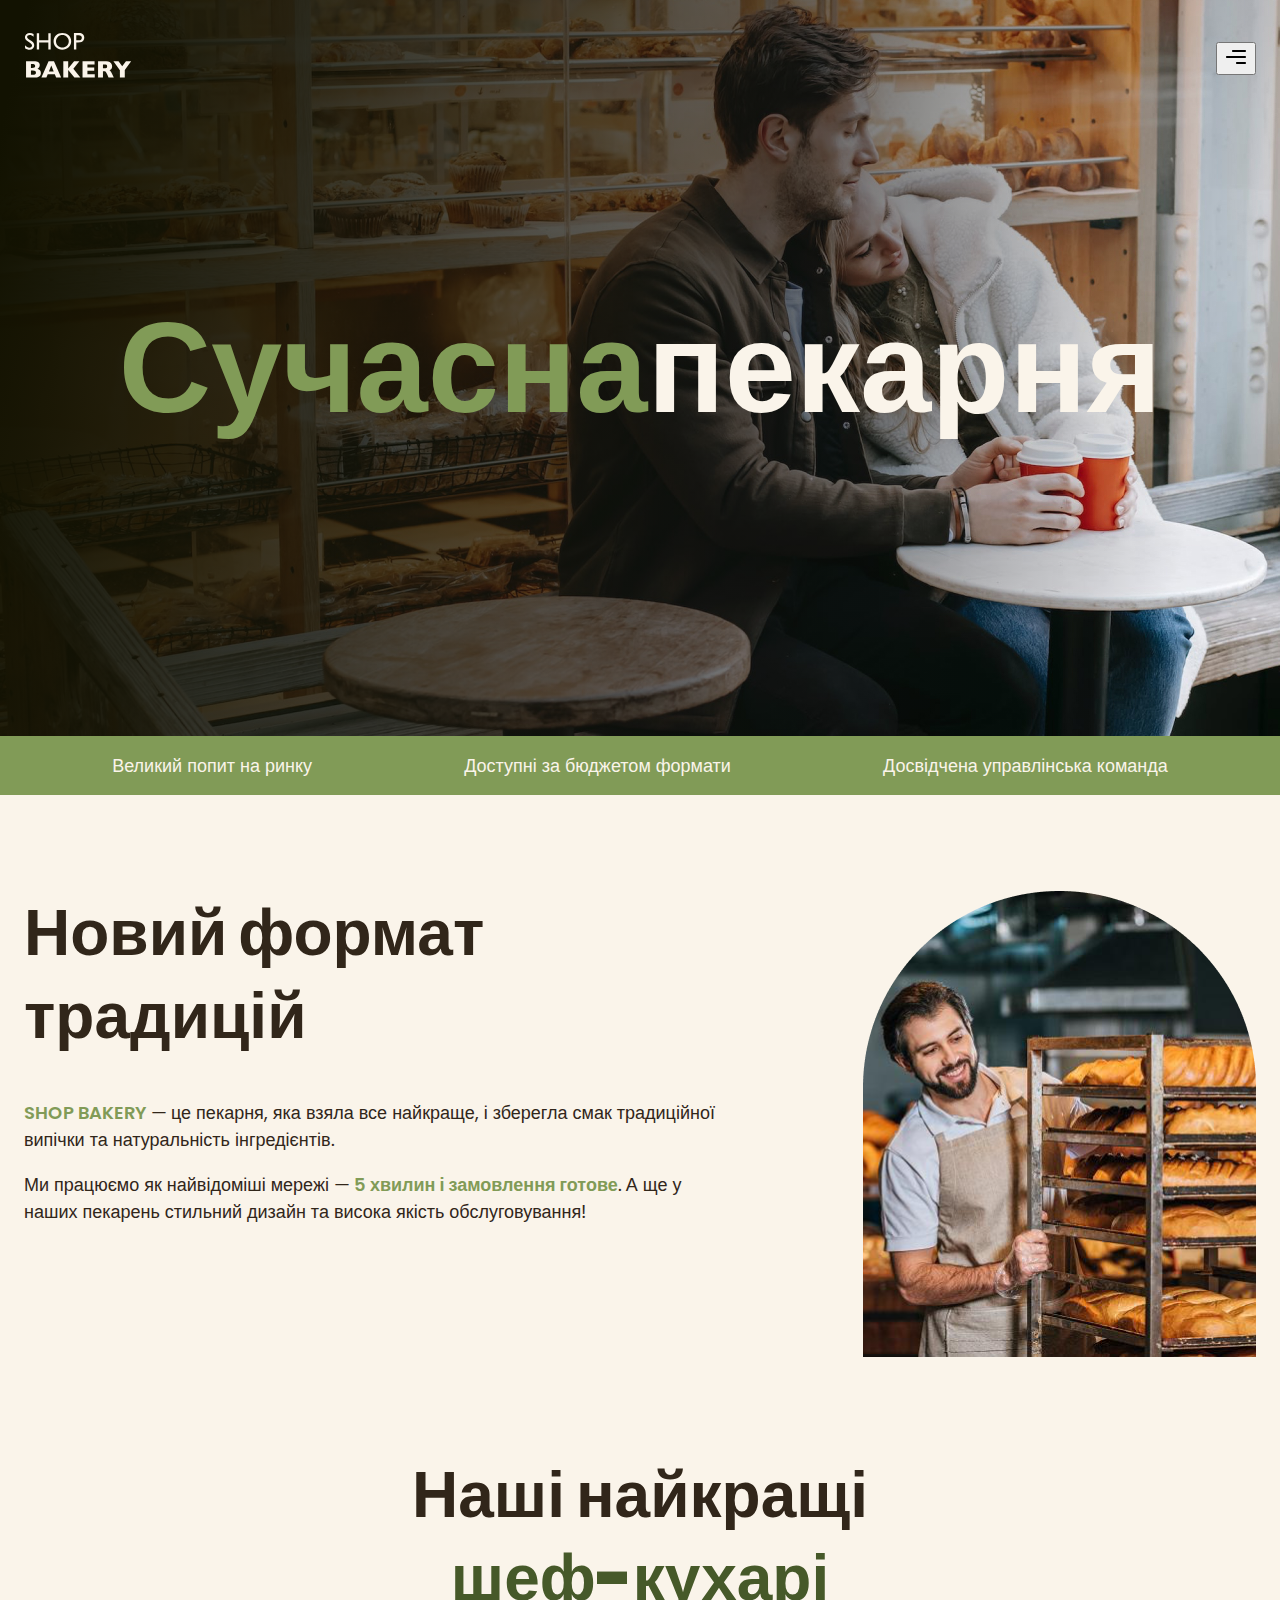
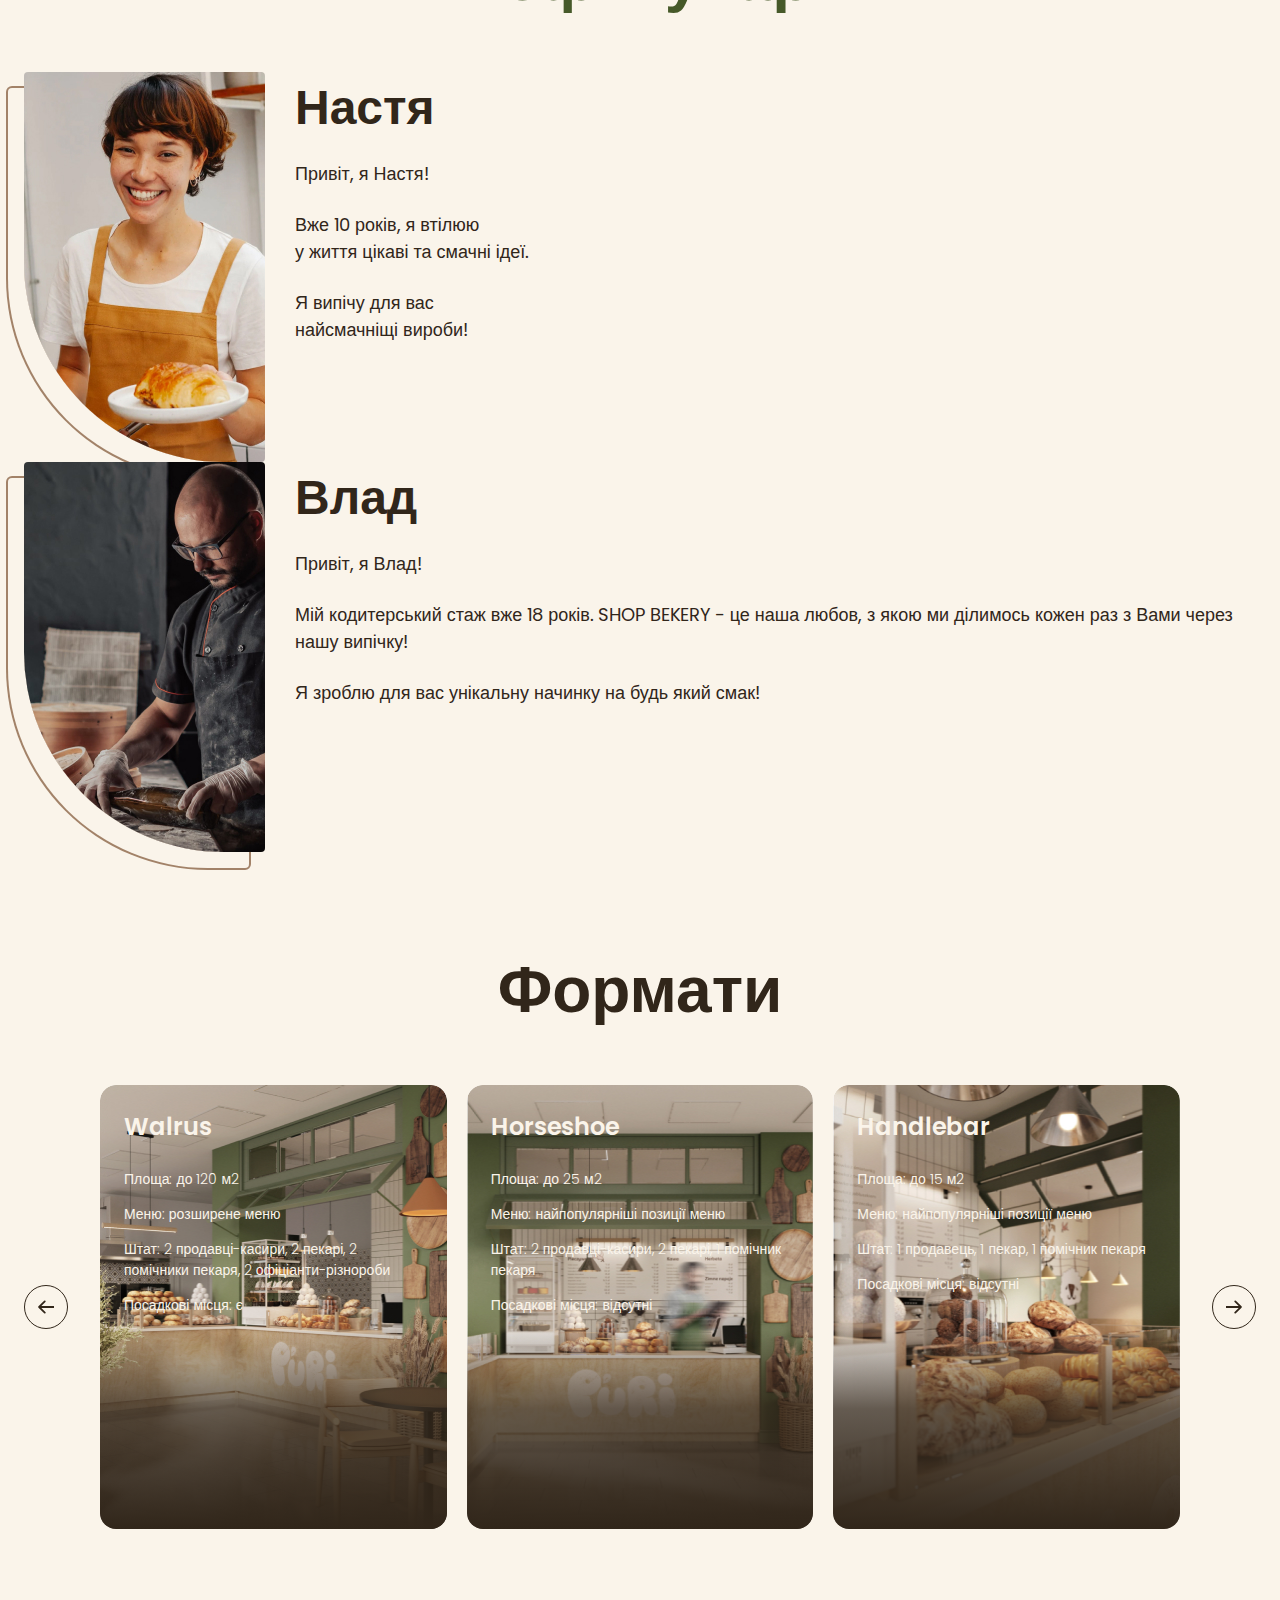
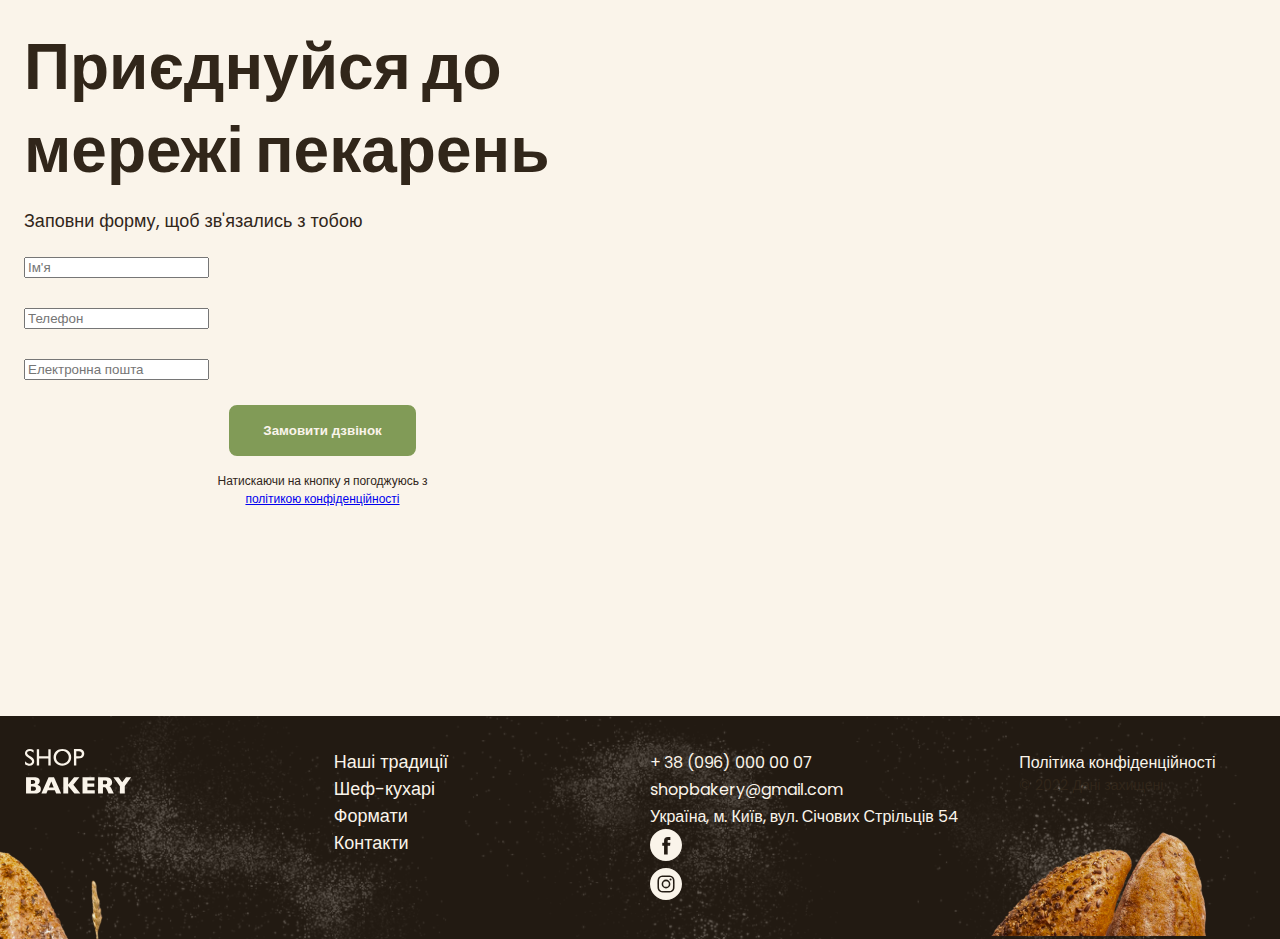
==== commit c379fb90: "lesson 17-chefs" ====
--- a/index.html
+++ b/index.html
@@ -70,30 +70,30 @@
     <section class="chefs-section section" id="chefs-section">
       <div class="container">
         <h2 class="chefs-section__title section__title section__title--centered">Наші найкращі <br /> <span class="text-brand-dark">шеф-кухарі</span></h2>
-      <ul class="chefs-section__chefs-list">
-        <li class="chefs-section__chefs-item">
-          <article class="chef-card">
-            <img class="chef-card__photo" src="./images/nastya-chef.jpg" alt="Nastya Chef">
-            <div>
-              <h3 class="chef-card__title">Настя</h3>
+        <ul class="chefs-section__list">
+          <li class="chefs-section__item">
+            <article class="chef-card">
+              <img class="chef-card__photo" src="./images/nastya-chef.jpg" alt="Nastya Chef">
+              <div>
+                <h3 class="chef-card__title">Настя</h3>
                 <p class="chef-card__text">Привіт, я Настя!</p>
                 <p class="chef-card__text">Вже 10 років, я втілюю <br /> у життя цікаві та смачні ідеї.</p>
                 <p class="chef-card__text">Я випічу для вас <br /> найсмачніщі вироби!</p>
-            </div>
-          </article>
-        </li class="chefs-item">
-        <li>
-          <article class="chef-card">
-            <img class="chef-card__photo" src="./images/vlad-chef.jpg" alt="Vlad Chef">
-            <div>
-              <h3 class="chef-card__title">Влад</h3>
+              </div>
+            </article>
+          </li>
+          <li class="chefs-section__item">
+            <article class="chef-card">
+              <img class="chef-card__photo" src="./images/vlad-chef.jpg" alt="Vlad Chef">
+              <div>
+                <h3 class="chef-card__title">Влад</h3>
                 <p class="chef-card__text">Привіт, я Влад!</p> 
                 <p class="chef-card__text">Мій кодитерський стаж вже 18 років. <span>SHOP BEKERY</span> - це наша любов, з якою ми ділимось кожен раз з Вами через нашу випічку! </p>
                 <p class="chef-card__text">Я зроблю для вас унікальну начинку на будь який смак!</p>
-            </div>
-          </article>
-        </li>
-      </ul>
+              </div>
+            </article>
+          </li>
+        </ul>
       </div>
     </section>
     <section class="formats-section section" id="formats-section">
--- a/css/main.min.css
+++ b/css/main.min.css
@@ -1 +1 @@
-@font-face{font-display:swap;font-family:"Poppins";font-weight:300;src:url("../fonts/poppins-v20-latin-300.woff2") format("woff2")}@font-face{font-display:swap;font-family:"Poppins";font-weight:400;src:url("../fonts/poppins-v20-latin-regular.woff2") format("woff2")}@font-face{font-display:swap;font-family:"Poppins";font-weight:600;src:url("../fonts/poppins-v20-latin-600.woff2") format("woff2")}@font-face{font-display:swap;font-family:"Poppins";font-weight:900;src:url("../fonts/poppins-v20-latin-900.woff2") format("woff2")}:root{--color-primary-dark: #31261A;--color-primary-light: #FAF4EA;--color-secondary-dark: #A28268;--color-brand-light: #CFCFBC;--color-brand-dark: #465929;--color-brand-normal: #819B57}*,*::before,*::after{-webkit-box-sizing:border-box;box-sizing:border-box}body{color:var(--color-primary-dark);background-color:var(--color-primary-light);font-family:"Poppins",sans-serif;font-size:18px;font-weight:400;line-height:1.5;margin:0}h1,h2,h3,h4,h5,h6,p{margin-top:0}a{display:inline-block}address{font-style:normal}ul{margin:0;padding:0;list-style-type:none}.text-brand{color:var(--color-brand-normal)}.text-brand-dark{color:var(--color-brand-dark)}.text-bold{font-weight:600}.text-uppercase{text-transform:uppercase}.visually-hidden{position:absolute;left:-10000px;top:auto;width:1px;height:1px;overflow:hidden}.button{padding:16px 32px;color:var(--color-primary-light);font-weight:600;background-color:var(--color-brand-normal);border:2px solid var(--color-brand-normal);border-radius:8px;cursor:pointer}.button:hover{color:var(--color-brand-dark);background-color:rgba(0,0,0,0)}.carousel-button{display:-webkit-box;display:-ms-flexbox;display:flex;-webkit-box-align:center;-ms-flex-align:center;align-items:center;-webkit-box-pack:center;-ms-flex-pack:center;justify-content:center;-ms-flex-negative:0;flex-shrink:0;width:44px;height:44px;padding:0;fill:var(--color-primary-dark);background-color:rgba(0,0,0,0);border-radius:50%;border:1px solid var(--color-primary-dark);cursor:pointer}.carousel-button:hover{background-color:var(--color-primary-dark);fill:var(--color-primary-light)}.carousel-button.next{-webkit-transform:rotate(180deg);transform:rotate(180deg)}.chef-card{display:-webkit-box;display:-ms-flexbox;display:flex;-webkit-box-align:start;-ms-flex-align:start;align-items:flex-start;gap:16px}.chef-card__photo{width:140px;border-radius:2px 2px 2px 116px;-webkit-box-shadow:-8px 8px 0 0 var(--color-primary-light),-8px 8px 0 2px var(--color-secondary-dark);box-shadow:-8px 8px 0 0 var(--color-primary-light),-8px 8px 0 2px var(--color-secondary-dark)}.chef-card .title{margin-bottom:16px;font-size:24px;font-weight:600}.chef-card .text{font-size:14px;margin-bottom:24px}.chef-card .text:last-child{margin-bottom:0}.format-card{position:relative;-webkit-box-orient:vertical;-webkit-box-direction:normal;-ms-flex-direction:column;flex-direction:column;-webkit-box-pack:end;-ms-flex-pack:end;justify-content:flex-end;height:444px;padding:24px;background-image:-webkit-gradient(linear, left top, left bottom, color-stop(55.21%, rgba(49, 38, 26, 0)), color-stop(72.92%, rgba(49, 38, 26, 0.71)), to(var(--color-primary-dark)));background-image:linear-gradient(180deg, rgba(49, 38, 26, 0) 55.21%, rgba(49, 38, 26, 0.71) 72.92%, var(--color-primary-dark) 100%);border-radius:16px;overflow:hidden}.format-card:hover{-webkit-transform:scale(1.05);transform:scale(1.05)}.format-card__image{position:absolute;z-index:-1;top:0;left:0;width:100%;height:100%}.format-card__title{font-size:24px;font-weight:600;color:var(--color-primary-light)}.format-card__text{font-size:14px;font-weight:300;color:var(--color-primary-light)}.input{position:relative}.input__label{position:absolute;top:16px;left:42px}.input__control{padding:8px 24px;width:100%;font-size:16px;line-height:1.17;border:1px solid var(--color-secondary-dark);border-radius:8px;background-color:rgba(0,0,0,0)}.input__control:focus{border-color:var(--color-brand-normal);outline:none}.input__control::-webkit-input-placeholder{color:var(--color-secondary-dark);font-size:16px;line-height:1.17}.input__control::-moz-placeholder{color:var(--color-secondary-dark);font-size:16px;line-height:1.17}.input__control:-ms-input-placeholder{color:var(--color-secondary-dark);font-size:16px;line-height:1.17}.input__control::-ms-input-placeholder{color:var(--color-secondary-dark);font-size:16px;line-height:1.17}.input__control::placeholder{color:var(--color-secondary-dark);font-size:16px;line-height:1.17}.input__control:focus::-webkit-input-placeholder{color:var(--color-primary-dark)}.input__control:focus::-moz-placeholder{color:var(--color-primary-dark)}.input__control:focus:-ms-input-placeholder{color:var(--color-primary-dark)}.input__control:focus::-ms-input-placeholder{color:var(--color-primary-dark)}.input__control:focus::placeholder{color:var(--color-primary-dark)}.link{color:var(--color-primary-light);text-decoration:none;-webkit-transition:color .3s;transition:color .3s}.link:hover{color:var(--color-brand-normal)}.section{padding:48px 0}.section__title{font-size:64px;font-weight:900;line-height:1.3}.section__title--centered{text-align:center}.advantages-section{background-color:var(--color-brand-normal);padding:16px 0px}.advantages-section__list{-webkit-box-pack:space-evenly;-ms-flex-pack:space-evenly;justify-content:space-evenly;gap:40px;display:-webkit-box;display:-ms-flexbox;display:flex}.advantages-section__item{color:var(--color-primary-light);font-weight:20px;font-weight:300}.chef-section__title{position:relative;margin:0 auto 80px}.chef-section__title::before,.chef-section__title::after{display:none;position:absolute;bottom:24px;width:352px;border:2px solid var(--color-brand-light);content:""}.chef-section__title::before{left:0}.chef-section__title::after{right:0}.chef-section__list{display:-webkit-box;display:-ms-flexbox;display:flex;-ms-flex-wrap:wrap;flex-wrap:wrap;gap:40px 30px}.chef-section__item{-ms-flex-preferred-size:calc((100% - 30px)/2);flex-basis:calc((100% - 30px)/2)}.contact-section{padding-bottom:96px}.contact-section__container{display:-webkit-box;display:-ms-flexbox;display:flex;gap:32px}.contact-section__title{margin-bottom:16px}.contact-section__form-field{margin-bottom:24px}.contact-section__button{display:block;margin:0 auto 16px}.contact-section__map{-ms-flex-negative:0;flex-shrink:0;border-radius:16px;border:none}.container{width:100%;max-width:1288px;margin:0 auto;padding:0 24px}.form-terms{margin:0 auto;max-width:220px;font-weight:500;font-size:12px;line-height:1.5;text-align:center}.form-terms__link{color:var(--color-primary-dark);text-underline-offset:2px}.formats-section__container{display:-webkit-box;display:-ms-flexbox;display:flex;-webkit-box-align:center;-ms-flex-align:center;align-items:center;gap:32px}.formats-section__list{display:-webkit-box;display:-ms-flexbox;display:flex;-ms-flex-wrap:wrap;flex-wrap:wrap;gap:20px}.formats-section__item{-ms-flex-preferred-size:calc((100% - 40px)/3);flex-basis:calc((100% - 40px)/3)}.header{position:absolute;top:0;left:0;width:100%;padding-top:32px}.header__container{display:-webkit-box;display:-ms-flexbox;display:flex;-webkit-box-align:center;-ms-flex-align:center;align-items:center;gap:40px}.header__nav{-webkit-box-flex:1;-ms-flex-positive:1;flex-grow:1;display:-webkit-box;display:-ms-flexbox;display:flex;-webkit-box-align:center;-ms-flex-align:center;align-items:center;gap:40px}.header__menu{display:-webkit-box;display:-ms-flexbox;display:flex;gap:64px;-webkit-box-flex:1;-ms-flex-positive:1;flex-grow:1;-webkit-box-pack:center;-ms-flex-pack:center;justify-content:center}@media screen and (max-width: 1200px){.header__menu{display:none}}@media screen and (max-width: 1200px){.header__button{display:none}}.header__burger{display:none}@media screen and (max-width: 1200px){.header__burger{display:block}}.hero-section{padding:272px 0;background-image:linear-gradient(102.76deg, rgb(18, 18, 1) 2.03%, rgba(18, 18, 17, 0.6) 58.46%, rgba(18, 18, 17, 0) 90.36%),url("../images/hero-section-background.jpg");background-repeat:no-repeat;background-position:center top;background-size:cover}.hero-section__title{margin-bottom:0;color:var(--color-primary-light);text-align:center;font-size:128px;font-weight:900}.backdrop{position:fixed;top:0;left:0;bottom:0;right:0;background-color:rgba(0,0,0,.5);padding:20px 0;-webkit-transition:opacity .3s,visibility .3s;transition:opacity .3s,visibility .3s}.backdrop.is-hidden{opacity:0;visibility:hidden;pointer-events:none}.modal{position:relative;width:100%;max-width:880px;height:100%;max-height:880px;padding:128px;background-color:var(--color-primary-light);border-radius:32px;overflow-y:auto}.modal__btn-close{position:absolute;top:40px;right:40px}.modal__form-field{margin-bottom:32px}.modal__button{display:block;margin:0 auto 24px}.traditions-section{padding-top:96px}.traditions-section__container{display:-webkit-box;display:-ms-flexbox;display:flex;-webkit-box-pack:justify;-ms-flex-pack:justify;justify-content:space-between;gap:40px}.traditions-section__content{max-width:710px}.traditions-section__title{margin-bottom:42px}.traditions-section__text --limited{max-width:340px}.footer{position:relative;padding:32px 0;background-color:var(--color-primary-dark);background-image:url("../images/footer-background.png");background-repeat:no-repeat;background-size:cover;background-position:center}.footer::before,.footer::after{position:absolute;bottom:0;background-repeat:no-repeat;content:""}.footer::before{width:180px;height:120px;left:0;background-image:url("../images/decor-bread-small.png")}.footer::after{width:380px;height:190px;right:0;background-image:url("../images/decor-bread-large.png")}.footer-container{display:-webkit-box;display:-ms-flexbox;display:flex;gap:20px}.footer-nav,.footer-address{display:-webkit-box;display:-ms-flexbox;display:flex;-ms-flex-preferred-size:50%;flex-basis:50%;gap:20px}.footer-logo,.footer-menu{-webkit-box-flex:1;-ms-flex-positive:1;flex-grow:1}.address-list,.address-info{-webkit-box-flex:1;-ms-flex-positive:1;flex-grow:1}.address-link{color:var(--color-primary-light);font-size:16px;font-weight:400;text-decoration:none}.address-link:hover{color:var(--color-brand-light)}.address-copyright{font-size:14px}.address-icon{display:-webkit-box;display:-ms-flexbox;display:flex;fill:var(--color-primary-light)}.address-icon:hover{fill:var(--color-brand-normal)}/*# sourceMappingURL=main.min.css.map */+@font-face{font-display:swap;font-family:"Poppins";font-weight:300;src:url("../fonts/poppins-v20-latin-300.woff2") format("woff2")}@font-face{font-display:swap;font-family:"Poppins";font-weight:400;src:url("../fonts/poppins-v20-latin-regular.woff2") format("woff2")}@font-face{font-display:swap;font-family:"Poppins";font-weight:600;src:url("../fonts/poppins-v20-latin-600.woff2") format("woff2")}@font-face{font-display:swap;font-family:"Poppins";font-weight:900;src:url("../fonts/poppins-v20-latin-900.woff2") format("woff2")}:root{--color-primary-dark: #31261A;--color-primary-light: #FAF4EA;--color-secondary-dark: #A28268;--color-brand-light: #CFCFBC;--color-brand-dark: #465929;--color-brand-normal: #819B57}*,*::before,*::after{-webkit-box-sizing:border-box;box-sizing:border-box}body{color:var(--color-primary-dark);background-color:var(--color-primary-light);font-family:"Poppins",sans-serif;font-size:18px;font-weight:400;line-height:1.5;margin:0}h1,h2,h3,h4,h5,h6,p{margin-top:0}a{display:inline-block}address{font-style:normal}ul{margin:0;padding:0;list-style-type:none}.text-brand{color:var(--color-brand-normal)}.text-brand-dark{color:var(--color-brand-dark)}.text-bold{font-weight:600}.text-uppercase{text-transform:uppercase}.visually-hidden{position:absolute;left:-10000px;top:auto;width:1px;height:1px;overflow:hidden}.button{padding:16px 32px;color:var(--color-primary-light);font-weight:600;background-color:var(--color-brand-normal);border:2px solid var(--color-brand-normal);border-radius:8px;cursor:pointer}.button:hover{color:var(--color-brand-dark);background-color:rgba(0,0,0,0)}.carousel-button{display:-webkit-box;display:-ms-flexbox;display:flex;-webkit-box-align:center;-ms-flex-align:center;align-items:center;-webkit-box-pack:center;-ms-flex-pack:center;justify-content:center;-ms-flex-negative:0;flex-shrink:0;width:44px;height:44px;padding:0;fill:var(--color-primary-dark);background-color:rgba(0,0,0,0);border-radius:50%;border:1px solid var(--color-primary-dark);cursor:pointer}.carousel-button:hover{background-color:var(--color-primary-dark);fill:var(--color-primary-light)}.carousel-button.next{-webkit-transform:rotate(180deg);transform:rotate(180deg)}.chef-card{display:-webkit-box;display:-ms-flexbox;display:flex;-webkit-box-align:start;-ms-flex-align:start;align-items:flex-start;gap:30px}.chef-card__photo{border-radius:4px 4px 4px 200px;-webkit-box-shadow:-16px 16px 0 0 var(--color-primary-light),-16px 16px 0 2px var(--color-secondary-dark);box-shadow:-16px 16px 0 0 var(--color-primary-light),-16px 16px 0 2px var(--color-secondary-dark)}.chef-card__title{margin-bottom:16px;font-size:48px;font-weight:600}.chef-card__text{margin-bottom:24px}.chef-card__text:last-child{margin-bottom:0}.format-card{position:relative;-webkit-box-orient:vertical;-webkit-box-direction:normal;-ms-flex-direction:column;flex-direction:column;-webkit-box-pack:end;-ms-flex-pack:end;justify-content:flex-end;height:444px;padding:24px;background-image:-webkit-gradient(linear, left top, left bottom, color-stop(55.21%, rgba(49, 38, 26, 0)), color-stop(72.92%, rgba(49, 38, 26, 0.71)), to(var(--color-primary-dark)));background-image:linear-gradient(180deg, rgba(49, 38, 26, 0) 55.21%, rgba(49, 38, 26, 0.71) 72.92%, var(--color-primary-dark) 100%);border-radius:16px;overflow:hidden}.format-card:hover{-webkit-transform:scale(1.05);transform:scale(1.05)}.format-card__image{position:absolute;z-index:-1;top:0;left:0;width:100%;height:100%}.format-card__title{font-size:24px;font-weight:600;color:var(--color-primary-light)}.format-card__text{font-size:14px;font-weight:300;color:var(--color-primary-light)}.input{position:relative}.input__label{position:absolute;top:16px;left:42px}.input__control{padding:8px 24px;width:100%;font-size:16px;line-height:1.17;border:1px solid var(--color-secondary-dark);border-radius:8px;background-color:rgba(0,0,0,0)}.input__control:focus{border-color:var(--color-brand-normal);outline:none}.input__control::-webkit-input-placeholder{color:var(--color-secondary-dark);font-size:16px;line-height:1.17}.input__control::-moz-placeholder{color:var(--color-secondary-dark);font-size:16px;line-height:1.17}.input__control:-ms-input-placeholder{color:var(--color-secondary-dark);font-size:16px;line-height:1.17}.input__control::-ms-input-placeholder{color:var(--color-secondary-dark);font-size:16px;line-height:1.17}.input__control::placeholder{color:var(--color-secondary-dark);font-size:16px;line-height:1.17}.input__control:focus::-webkit-input-placeholder{color:var(--color-primary-dark)}.input__control:focus::-moz-placeholder{color:var(--color-primary-dark)}.input__control:focus:-ms-input-placeholder{color:var(--color-primary-dark)}.input__control:focus::-ms-input-placeholder{color:var(--color-primary-dark)}.input__control:focus::placeholder{color:var(--color-primary-dark)}.link{color:var(--color-primary-light);text-decoration:none;-webkit-transition:color .3s;transition:color .3s}.link:hover{color:var(--color-brand-normal)}.section{padding:48px 0}.section__title{font-size:64px;font-weight:900;line-height:1.3}.section__title--centered{text-align:center}.advantages-section{background-color:var(--color-brand-normal);padding:16px 0px}.advantages-section__list{-webkit-box-pack:space-evenly;-ms-flex-pack:space-evenly;justify-content:space-evenly;gap:40px;display:-webkit-box;display:-ms-flexbox;display:flex}.advantages-section__item{color:var(--color-primary-light);font-weight:20px;font-weight:300}.chef-section__title{position:relative;margin:0 auto 80px}.chef-section__title::before,.chef-section__title::after{display:none;position:absolute;bottom:24px;width:352px;border:2px solid var(--color-brand-light);content:""}.chef-section::before{left:0}.chef-section::after{right:0}.chef-section__list{display:-webkit-box;display:-ms-flexbox;display:flex;-webkit-box-orient:vertical;-webkit-box-direction:normal;-ms-flex-direction:column;flex-direction:column;gap:40px 30px}@media screen and (min-width: 768px){.chef-section__list{-ms-flex-preferred-size:calc((100% - 30px)/2);flex-basis:calc((100% - 30px)/2)}}@media screen and (min-width: 768px){.chef-section__item{-ms-flex-preferred-size:calc((100% - 30px)/2);flex-basis:calc((100% - 30px)/2)}}.contact-section{padding-bottom:96px}.contact-section__container{display:-webkit-box;display:-ms-flexbox;display:flex;gap:32px}.contact-section__title{margin-bottom:16px}.contact-section__form-field{margin-bottom:24px}.contact-section__button{display:block;margin:0 auto 16px}.contact-section__map{-ms-flex-negative:0;flex-shrink:0;border-radius:16px;border:none}.container{width:100%;max-width:1288px;margin:0 auto;padding:0 24px}.form-terms{margin:0 auto;max-width:220px;font-weight:500;font-size:12px;line-height:1.5;text-align:center}.form-terms__link{color:var(--color-primary-dark);text-underline-offset:2px}.formats-section__container{display:-webkit-box;display:-ms-flexbox;display:flex;-webkit-box-align:center;-ms-flex-align:center;align-items:center;gap:32px}.formats-section__list{display:-webkit-box;display:-ms-flexbox;display:flex;-ms-flex-wrap:wrap;flex-wrap:wrap;gap:20px}.formats-section__item{-ms-flex-preferred-size:calc((100% - 40px)/3);flex-basis:calc((100% - 40px)/3)}.header{position:absolute;top:0;left:0;width:100%;padding-top:32px}.header__container{display:-webkit-box;display:-ms-flexbox;display:flex;-webkit-box-align:center;-ms-flex-align:center;align-items:center;gap:40px}.header__nav{-webkit-box-flex:1;-ms-flex-positive:1;flex-grow:1;display:-webkit-box;display:-ms-flexbox;display:flex;-webkit-box-align:center;-ms-flex-align:center;align-items:center;gap:40px}.header__menu{display:-webkit-box;display:-ms-flexbox;display:flex;gap:64px;-webkit-box-flex:1;-ms-flex-positive:1;flex-grow:1;-webkit-box-pack:center;-ms-flex-pack:center;justify-content:center}@media screen and (max-width: 1280px){.header__menu{display:none}}@media screen and (max-width: 1280px){.header__button{display:none}}.header__burger{display:none}@media screen and (max-width: 1280px){.header__burger{display:block}}.hero-section{padding:272px 0;background-image:linear-gradient(102.76deg, rgb(18, 18, 1) 2.03%, rgba(18, 18, 17, 0.6) 58.46%, rgba(18, 18, 17, 0) 90.36%),url("../images/hero-section-background.jpg");background-repeat:no-repeat;background-position:center top;background-size:cover}.hero-section__title{margin-bottom:0;color:var(--color-primary-light);text-align:center;font-size:128px;font-weight:900}.backdrop{position:fixed;top:0;left:0;bottom:0;right:0;background-color:rgba(0,0,0,.5);padding:20px 0;-webkit-transition:opacity .3s,visibility .3s;transition:opacity .3s,visibility .3s}.backdrop.is-hidden{opacity:0;visibility:hidden;pointer-events:none}.modal{position:relative;width:100%;max-width:880px;height:100%;max-height:880px;padding:128px;background-color:var(--color-primary-light);border-radius:32px;overflow-y:auto}.modal__btn-close{position:absolute;top:40px;right:40px}.modal__form-field{margin-bottom:32px}.modal__button{display:block;margin:0 auto 24px}.traditions-section{padding-top:96px}.traditions-section__container{display:-webkit-box;display:-ms-flexbox;display:flex;-webkit-box-pack:justify;-ms-flex-pack:justify;justify-content:space-between;gap:40px}.traditions-section__content{max-width:710px}.traditions-section__title{margin-bottom:42px}.traditions-section__text --limited{max-width:340px}.footer{position:relative;padding:32px 0;background-color:var(--color-primary-dark);background-image:url("../images/footer-background.png");background-repeat:no-repeat;background-size:cover;background-position:center}.footer::before,.footer::after{position:absolute;bottom:0;background-repeat:no-repeat;content:""}.footer::before{width:180px;height:120px;left:0;background-image:url("../images/decor-bread-small.png")}.footer::after{width:380px;height:190px;right:0;background-image:url("../images/decor-bread-large.png")}.footer-container{display:-webkit-box;display:-ms-flexbox;display:flex;gap:20px}.footer-nav,.footer-address{display:-webkit-box;display:-ms-flexbox;display:flex;-ms-flex-preferred-size:50%;flex-basis:50%;gap:20px}.footer-logo,.footer-menu{-webkit-box-flex:1;-ms-flex-positive:1;flex-grow:1}.address-list,.address-info{-webkit-box-flex:1;-ms-flex-positive:1;flex-grow:1}.address-link{color:var(--color-primary-light);font-size:16px;font-weight:400;text-decoration:none}.address-link:hover{color:var(--color-brand-light)}.address-copyright{font-size:14px}.address-icon{display:-webkit-box;display:-ms-flexbox;display:flex;fill:var(--color-primary-light)}.address-icon:hover{fill:var(--color-brand-normal)}/*# sourceMappingURL=main.min.css.map */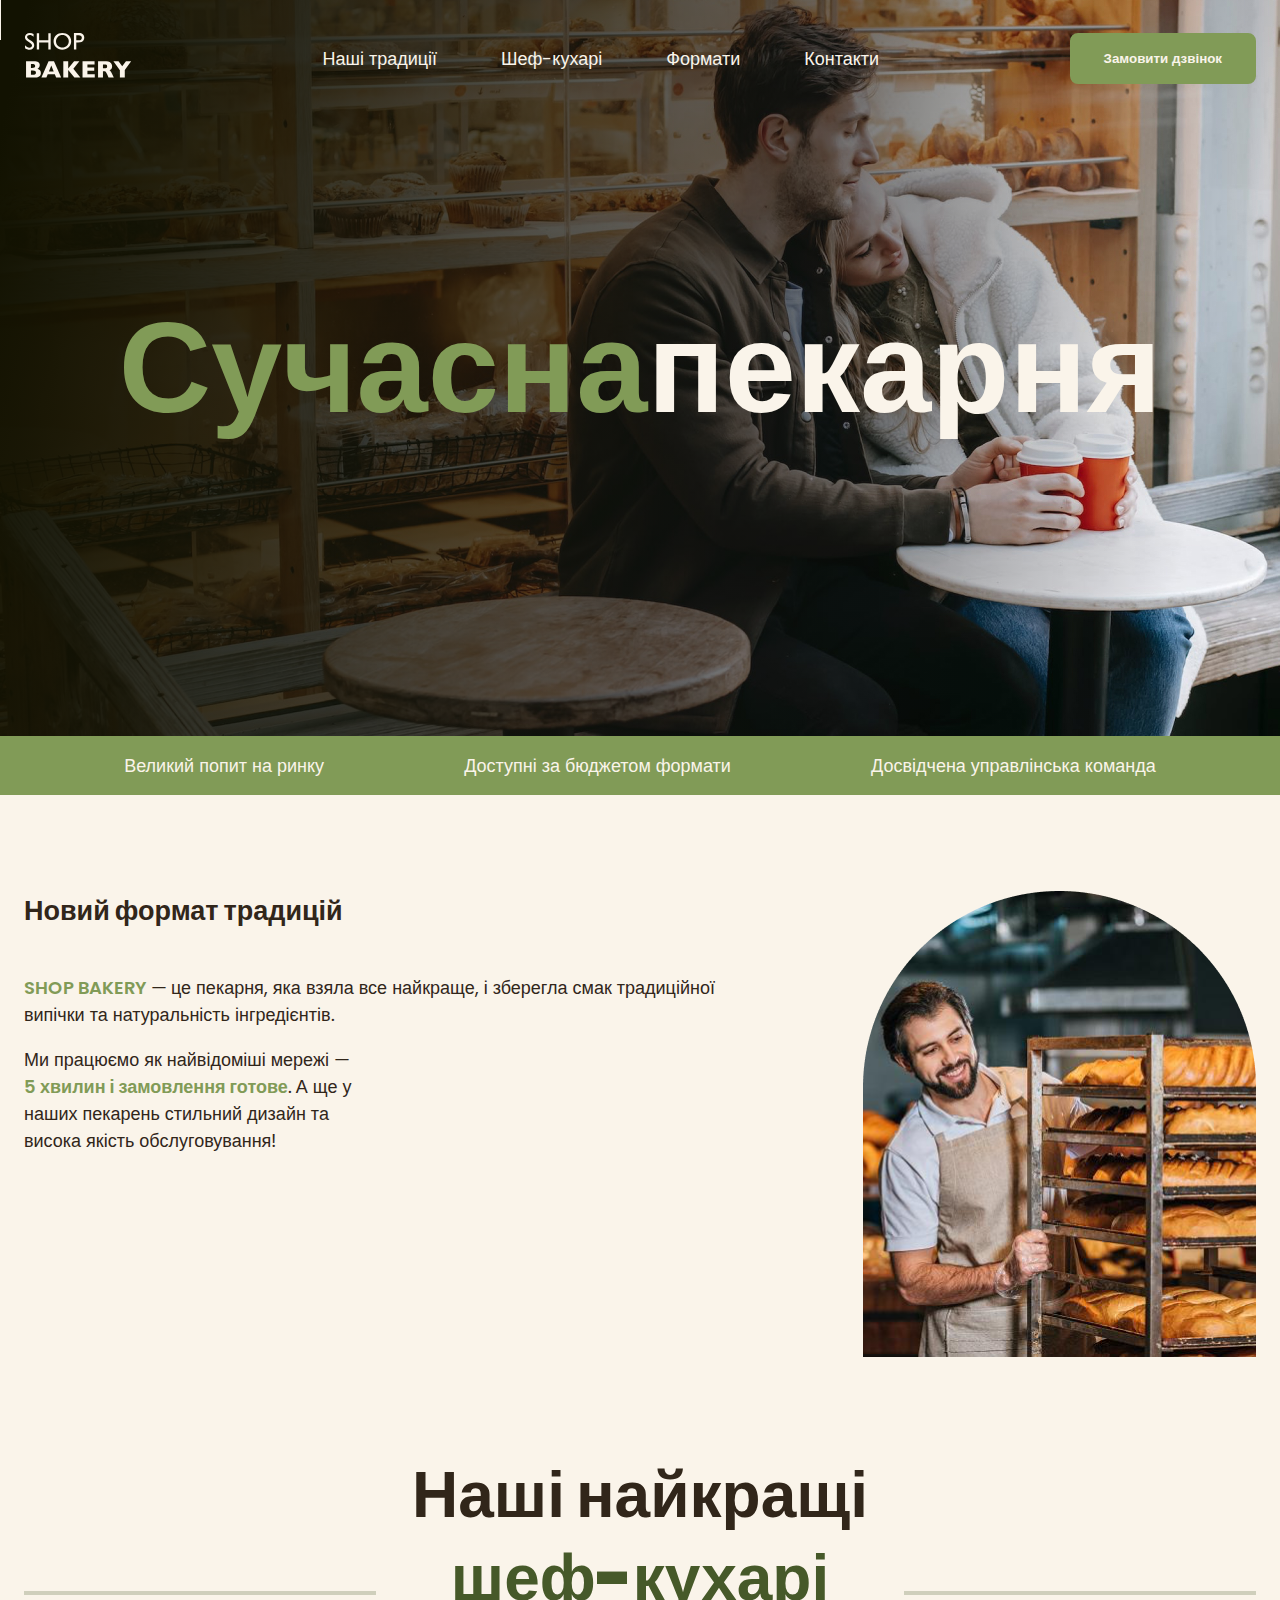
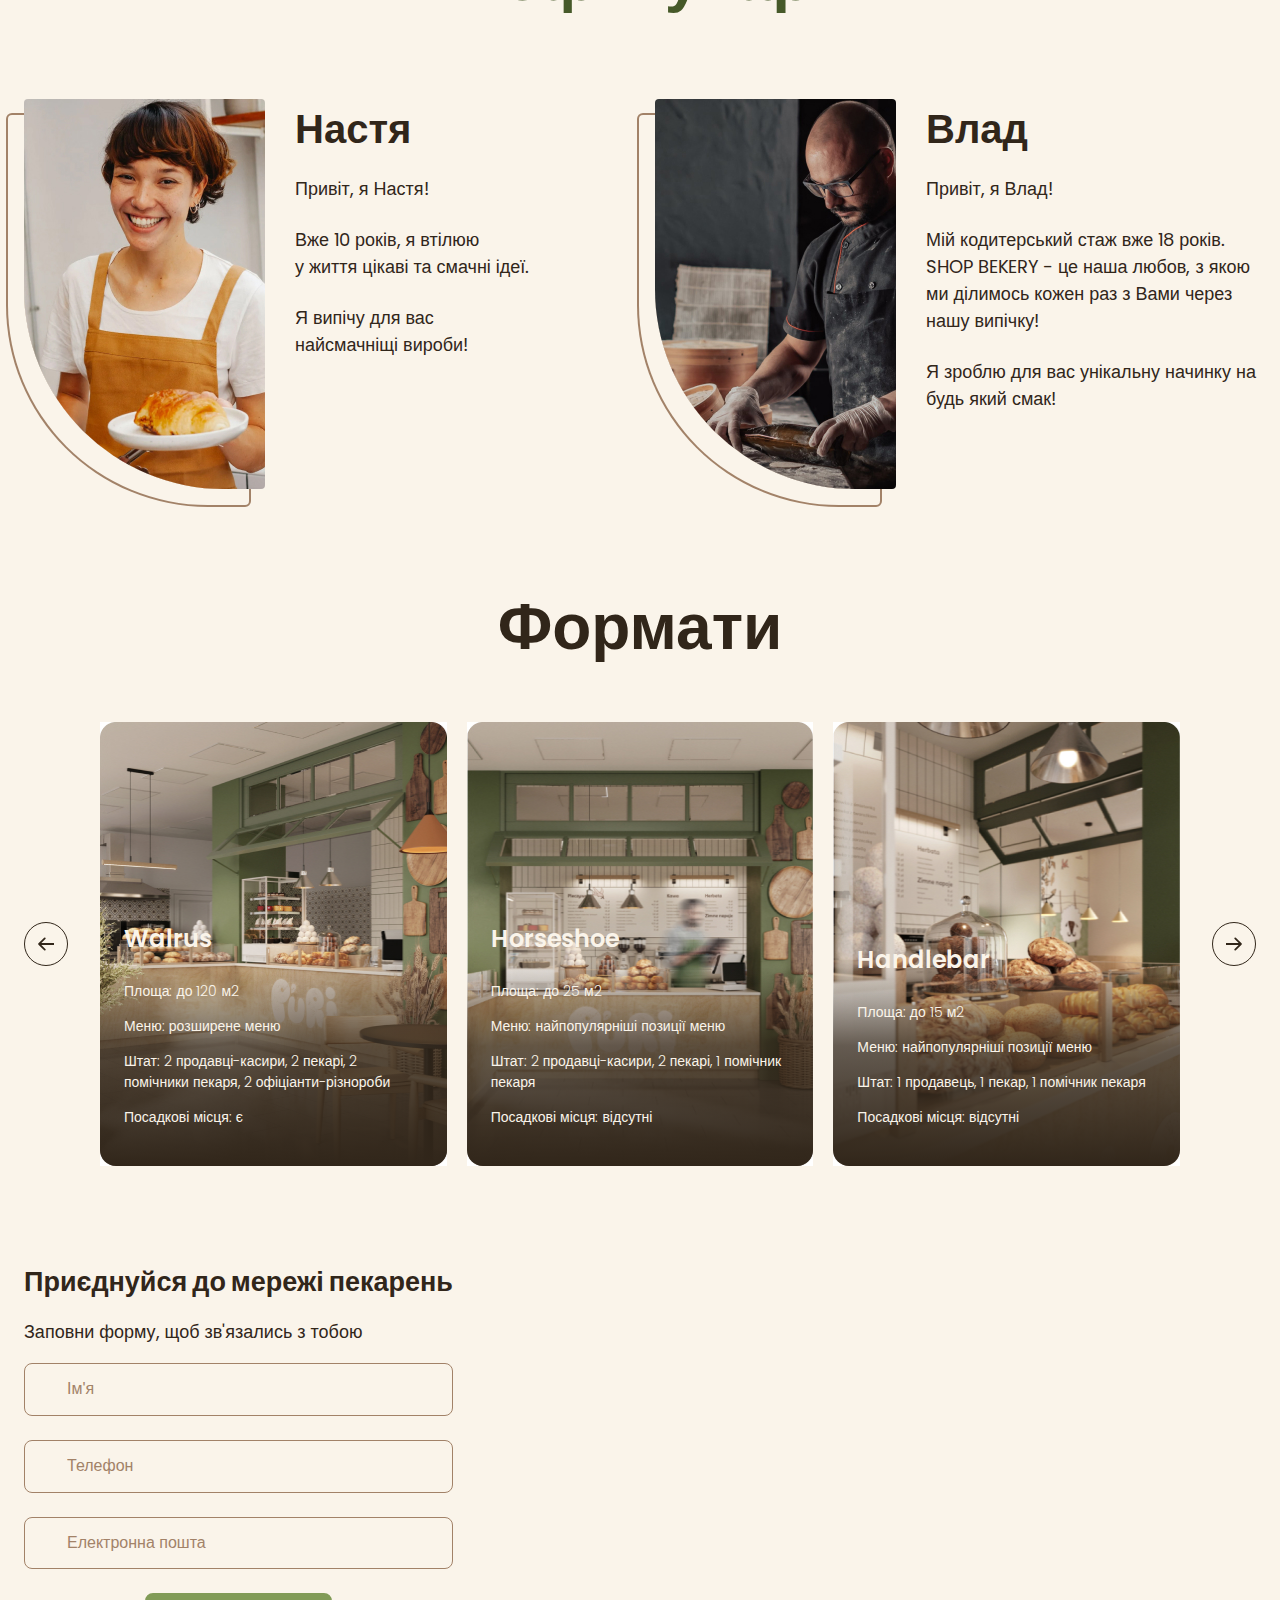
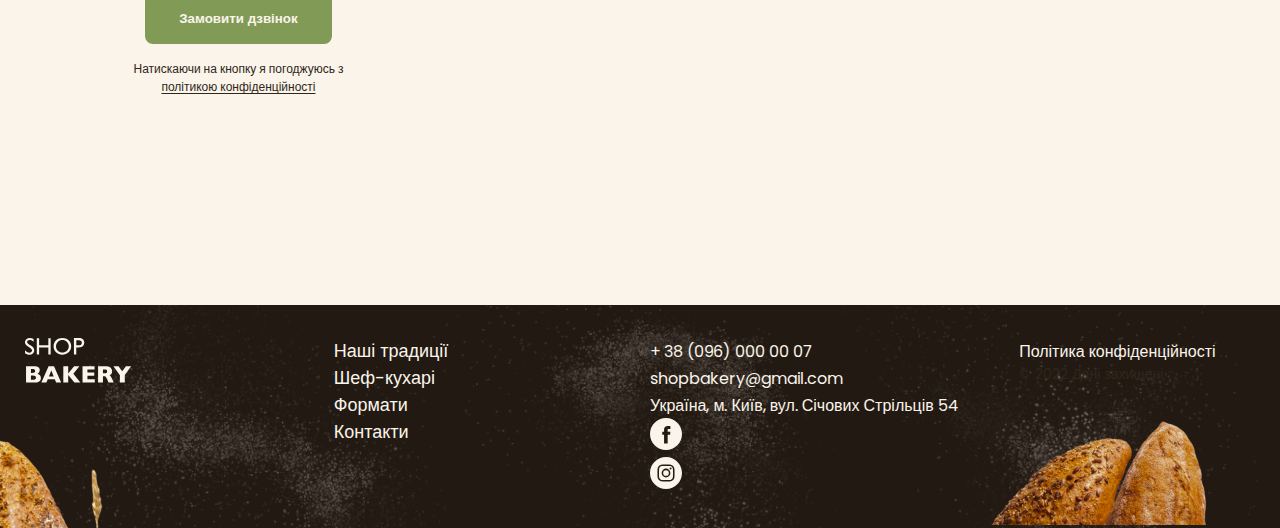
==== commit 31dc0013: "lesson 17-all" ====
--- a/index.html
+++ b/index.html
@@ -9,7 +9,7 @@
   <!--<link href="https://fonts.googleapis.com/css2?family=Poppins:wght@300;400;600;900&display=swap" rel="stylesheet">-->
 
   <!--Styles-->
-  <link rel="stylesheet" href="./css/main.min.css">
+  <link rel="stylesheet" href="./css/main.min.css" />
 </head>
 <body>
   <header class="header">
@@ -26,23 +26,20 @@
             <li><a class="link" href="#contacts-section">Контакти</a></li>
           </ul>
         </nav>
-        <button class="header__button button modal-btn-open" type="button">Замовити дзвінок</button>
-        <button class="header__burger" type="button">
-          <svg width="24" height="24">
-            <use href="./images/icons.svg#icon-menu"></use>
-          </svg>
-        </button>
+        <button class="button modal-btn-open" type="button">Замовити дзвінок</button>
       </div>
     </div>
   </header>
   <main>
     <section class="hero-section">
       <div class="container">
-        <h1 class="hero-section__title"><span class="text-brand">Сучасна</span>пекарня</h1>
+        <h1 class="hero-section__title">
+          <span class="text-brand">Сучасна</span>пекарня
+        </h1>
       </div>
     </section>
     <section class="advantages-section">
-      <div>
+      <div class="container">
         <h2 class="visually-hidden">Наші переваги</h2>
         <ul class="advantages-section__list">
           <li class="advantages-section__item">Великий попит на ринку</li>
@@ -55,7 +52,7 @@
       <div class="container">
         <div class="traditions-section__container">
           <div class="traditions-section__content">
-            <h2 class="traditions-section__title section__title">Новий формат традицій</h2>
+            <h2 class="traditions-section__title section-title">Новий формат традицій</h2>
             <p>
               <span class="text-brand text-bold text-uppercase">shop bakery</span> — це пекарня, яка взяла все найкраще, і зберегла смак традиційної випічки та натуральність інгредієнтів.
             </p>
@@ -69,11 +66,15 @@
       </div>
     <section class="chefs-section section" id="chefs-section">
       <div class="container">
-        <h2 class="chefs-section__title section__title section__title--centered">Наші найкращі <br /> <span class="text-brand-dark">шеф-кухарі</span></h2>
+        <h2 class="chefs-section__title section__title section__title--centered">Наші найкращі <br /> <span class="text-brand-dark">шеф-кухарі</span>
+        </h2>
         <ul class="chefs-section__list">
           <li class="chefs-section__item">
             <article class="chef-card">
-              <img class="chef-card__photo" src="./images/nastya-chef.jpg" alt="Nastya Chef">
+              <img class="chef-card__photo"
+              src="./images/nastya-chef.jpg" 
+              alt="Nastya Chef"/>
+
               <div>
                 <h3 class="chef-card__title">Настя</h3>
                 <p class="chef-card__text">Привіт, я Настя!</p>
@@ -84,7 +85,10 @@
           </li>
           <li class="chefs-section__item">
             <article class="chef-card">
-              <img class="chef-card__photo" src="./images/vlad-chef.jpg" alt="Vlad Chef">
+              <img class="chef-card__photo" 
+              src="./images/vlad-chef.jpg" 
+              alt="Vlad Chef"/>
+
               <div>
                 <h3 class="chef-card__title">Влад</h3>
                 <p class="chef-card__text">Привіт, я Влад!</p> 
@@ -155,13 +159,13 @@
       <div class="container">
         <div class="contact-section__container">
           <div class="contact-section__form">
-            <h2 class="contact-section__title section__title">Приєднуйся до мережі пекарень</h2>
+            <h2 class="contact-section__title section-title">Приєднуйся до мережі пекарень</h2>
             <p>Заповни форму, щоб зв'язались з тобою</p>
             <form name="contact-form" autocomplete="off">
               <div class="contact-section__form-field input">
                 <label class="input__label visually-hidden" for="user-name">Ім'я</label>
                 <input 
-                class="input_control" 
+                class="input__control" 
                 type="text" 
                 name="use-name" 
                 id="use-name" 
@@ -172,7 +176,7 @@
               <div class="contact-section__form-field input">
                 <label class="input__label visually-hidden" for="user-tel">Телефон</label>
                 <input 
-                class="input_control" 
+                class="input__control" 
                 type="tel" 
                 name="user-tel" 
                 id="user-tel" 
@@ -181,9 +185,10 @@
               </div>
       
               <div class="contact-section__form-field input">
-                <label class="input__label visually-hidden" for="user-email">Електронна пошта</label>
+                <label class="input__label visually-hidden" for="user-email">Електронна пошта
+                </label>
                 <input 
-                class="input_control" 
+                class="input__control" 
                 type="email" 
                 name="user-email" 
                 id="user-email" 
@@ -192,10 +197,22 @@
               </div>
       
               <button class="contact-section__button button" type="submit">Замовити дзвінок</button>
-              <p class="form-terms">Натискаючи на кнопку я погоджуюсь з <a class="form-terms-link" href="#">політикою конфіденційності</a></p>
+              <p class="form-terms">
+                Натискаючи на кнопку я погоджуюсь з 
+                <a class="form-terms__link" href="#">
+                  політикою конфіденційності
+                </a>
+              </p>
             </form>
           </div>
-          <iframe class="contact-section__map" src="https://www.google.com/maps/embed?pb=!1m18!1m12!1m3!1d2540.163871257674!2d30.488658576729136!3d50.45667308691559!2m3!1f0!2f0!3f0!3m2!1i1024!2i768!4f13.1!3m3!1m2!1s0x40d4ce637bfe1717%3A0x5370c2254ad1b952!2z0LLRg9C70LjRhtGPINCh0ZbRh9C-0LLQuNGFINCh0YLRgNGW0LvRjNGG0ZbQsiwgNTQsINCa0LjRl9CyLCAwMjAwMA!5e0!3m2!1suk!2sua!4v1699731793974!5m2!1suk!2sua" width="603" height="595"  allowfullscreen="" loading="lazy" referrerpolicy="no-referrer-when-downgrade"></iframe>
+          <iframe class="contact-section__map" 
+          src="https://www.google.com/maps/embed?pb=!1m18!1m12!1m3!1d2540.163871257674!2d30.488658576729136!3d50.45667308691559!2m3!1f0!2f0!3f0!3m2!1i1024!2i768!4f13.1!3m3!1m2!1s0x40d4ce637bfe1717%3A0x5370c2254ad1b952!2z0LLRg9C70LjRhtGPINCh0ZbRh9C-0LLQuNGFINCh0YLRgNGW0LvRjNGG0ZbQsiwgNTQsINCa0LjRl9CyLCAwMjAwMA!5e0!3m2!1suk!2sua!4v1699731793974!5m2!1suk!2sua" 
+          width="603" 
+          height="595"  
+          allowfullscreen="" 
+          loading="lazy" 
+          referrerpolicy="no-referrer-when-downgrade"
+          ></iframe>
         </div>
       </div>
     </section>
@@ -249,13 +266,13 @@
     </div>
   </footer>
 
-  <div class="backdrop is-hidden">
+  <div class="backdrop visually-hidden">
     <div class="modal">
-      <button class="modal__btn-close modal-btn-close" type="button">Close</button>
+      <button class="modal__btn-close modal-btn-close" type="buttom">Close</button>
       <h2>Замовити дзвінок</h2>
       <p>Залишіть заявку та наш спеціаліст зв'яжеться з Вами!</p>
       <form name="modal-form" autocomplete="off">
-        <div class="modal__form-field input">
+        <div class="modal_form-field input">
           <label class="input__label visually-hidden" for="user-name">Ім'я</label>
           <input 
           class="input__control" 
--- a/css/main.min.css
+++ b/css/main.min.css
@@ -1 +1 @@
-@font-face{font-display:swap;font-family:"Poppins";font-weight:300;src:url("../fonts/poppins-v20-latin-300.woff2") format("woff2")}@font-face{font-display:swap;font-family:"Poppins";font-weight:400;src:url("../fonts/poppins-v20-latin-regular.woff2") format("woff2")}@font-face{font-display:swap;font-family:"Poppins";font-weight:600;src:url("../fonts/poppins-v20-latin-600.woff2") format("woff2")}@font-face{font-display:swap;font-family:"Poppins";font-weight:900;src:url("../fonts/poppins-v20-latin-900.woff2") format("woff2")}:root{--color-primary-dark: #31261A;--color-primary-light: #FAF4EA;--color-secondary-dark: #A28268;--color-brand-light: #CFCFBC;--color-brand-dark: #465929;--color-brand-normal: #819B57}*,*::before,*::after{-webkit-box-sizing:border-box;box-sizing:border-box}body{color:var(--color-primary-dark);background-color:var(--color-primary-light);font-family:"Poppins",sans-serif;font-size:18px;font-weight:400;line-height:1.5;margin:0}h1,h2,h3,h4,h5,h6,p{margin-top:0}a{display:inline-block}address{font-style:normal}ul{margin:0;padding:0;list-style-type:none}.text-brand{color:var(--color-brand-normal)}.text-brand-dark{color:var(--color-brand-dark)}.text-bold{font-weight:600}.text-uppercase{text-transform:uppercase}.visually-hidden{position:absolute;left:-10000px;top:auto;width:1px;height:1px;overflow:hidden}.button{padding:16px 32px;color:var(--color-primary-light);font-weight:600;background-color:var(--color-brand-normal);border:2px solid var(--color-brand-normal);border-radius:8px;cursor:pointer}.button:hover{color:var(--color-brand-dark);background-color:rgba(0,0,0,0)}.carousel-button{display:-webkit-box;display:-ms-flexbox;display:flex;-webkit-box-align:center;-ms-flex-align:center;align-items:center;-webkit-box-pack:center;-ms-flex-pack:center;justify-content:center;-ms-flex-negative:0;flex-shrink:0;width:44px;height:44px;padding:0;fill:var(--color-primary-dark);background-color:rgba(0,0,0,0);border-radius:50%;border:1px solid var(--color-primary-dark);cursor:pointer}.carousel-button:hover{background-color:var(--color-primary-dark);fill:var(--color-primary-light)}.carousel-button.next{-webkit-transform:rotate(180deg);transform:rotate(180deg)}.chef-card{display:-webkit-box;display:-ms-flexbox;display:flex;-webkit-box-align:start;-ms-flex-align:start;align-items:flex-start;gap:30px}.chef-card__photo{border-radius:4px 4px 4px 200px;-webkit-box-shadow:-16px 16px 0 0 var(--color-primary-light),-16px 16px 0 2px var(--color-secondary-dark);box-shadow:-16px 16px 0 0 var(--color-primary-light),-16px 16px 0 2px var(--color-secondary-dark)}.chef-card__title{margin-bottom:16px;font-size:48px;font-weight:600}.chef-card__text{margin-bottom:24px}.chef-card__text:last-child{margin-bottom:0}.format-card{position:relative;-webkit-box-orient:vertical;-webkit-box-direction:normal;-ms-flex-direction:column;flex-direction:column;-webkit-box-pack:end;-ms-flex-pack:end;justify-content:flex-end;height:444px;padding:24px;background-image:-webkit-gradient(linear, left top, left bottom, color-stop(55.21%, rgba(49, 38, 26, 0)), color-stop(72.92%, rgba(49, 38, 26, 0.71)), to(var(--color-primary-dark)));background-image:linear-gradient(180deg, rgba(49, 38, 26, 0) 55.21%, rgba(49, 38, 26, 0.71) 72.92%, var(--color-primary-dark) 100%);border-radius:16px;overflow:hidden}.format-card:hover{-webkit-transform:scale(1.05);transform:scale(1.05)}.format-card__image{position:absolute;z-index:-1;top:0;left:0;width:100%;height:100%}.format-card__title{font-size:24px;font-weight:600;color:var(--color-primary-light)}.format-card__text{font-size:14px;font-weight:300;color:var(--color-primary-light)}.input{position:relative}.input__label{position:absolute;top:16px;left:42px}.input__control{padding:8px 24px;width:100%;font-size:16px;line-height:1.17;border:1px solid var(--color-secondary-dark);border-radius:8px;background-color:rgba(0,0,0,0)}.input__control:focus{border-color:var(--color-brand-normal);outline:none}.input__control::-webkit-input-placeholder{color:var(--color-secondary-dark);font-size:16px;line-height:1.17}.input__control::-moz-placeholder{color:var(--color-secondary-dark);font-size:16px;line-height:1.17}.input__control:-ms-input-placeholder{color:var(--color-secondary-dark);font-size:16px;line-height:1.17}.input__control::-ms-input-placeholder{color:var(--color-secondary-dark);font-size:16px;line-height:1.17}.input__control::placeholder{color:var(--color-secondary-dark);font-size:16px;line-height:1.17}.input__control:focus::-webkit-input-placeholder{color:var(--color-primary-dark)}.input__control:focus::-moz-placeholder{color:var(--color-primary-dark)}.input__control:focus:-ms-input-placeholder{color:var(--color-primary-dark)}.input__control:focus::-ms-input-placeholder{color:var(--color-primary-dark)}.input__control:focus::placeholder{color:var(--color-primary-dark)}.link{color:var(--color-primary-light);text-decoration:none;-webkit-transition:color .3s;transition:color .3s}.link:hover{color:var(--color-brand-normal)}.section{padding:48px 0}.section__title{font-size:64px;font-weight:900;line-height:1.3}.section__title--centered{text-align:center}.advantages-section{background-color:var(--color-brand-normal);padding:16px 0px}.advantages-section__list{-webkit-box-pack:space-evenly;-ms-flex-pack:space-evenly;justify-content:space-evenly;gap:40px;display:-webkit-box;display:-ms-flexbox;display:flex}.advantages-section__item{color:var(--color-primary-light);font-weight:20px;font-weight:300}.chef-section__title{position:relative;margin:0 auto 80px}.chef-section__title::before,.chef-section__title::after{display:none;position:absolute;bottom:24px;width:352px;border:2px solid var(--color-brand-light);content:""}.chef-section::before{left:0}.chef-section::after{right:0}.chef-section__list{display:-webkit-box;display:-ms-flexbox;display:flex;-webkit-box-orient:vertical;-webkit-box-direction:normal;-ms-flex-direction:column;flex-direction:column;gap:40px 30px}@media screen and (min-width: 768px){.chef-section__list{-ms-flex-preferred-size:calc((100% - 30px)/2);flex-basis:calc((100% - 30px)/2)}}@media screen and (min-width: 768px){.chef-section__item{-ms-flex-preferred-size:calc((100% - 30px)/2);flex-basis:calc((100% - 30px)/2)}}.contact-section{padding-bottom:96px}.contact-section__container{display:-webkit-box;display:-ms-flexbox;display:flex;gap:32px}.contact-section__title{margin-bottom:16px}.contact-section__form-field{margin-bottom:24px}.contact-section__button{display:block;margin:0 auto 16px}.contact-section__map{-ms-flex-negative:0;flex-shrink:0;border-radius:16px;border:none}.container{width:100%;max-width:1288px;margin:0 auto;padding:0 24px}.form-terms{margin:0 auto;max-width:220px;font-weight:500;font-size:12px;line-height:1.5;text-align:center}.form-terms__link{color:var(--color-primary-dark);text-underline-offset:2px}.formats-section__container{display:-webkit-box;display:-ms-flexbox;display:flex;-webkit-box-align:center;-ms-flex-align:center;align-items:center;gap:32px}.formats-section__list{display:-webkit-box;display:-ms-flexbox;display:flex;-ms-flex-wrap:wrap;flex-wrap:wrap;gap:20px}.formats-section__item{-ms-flex-preferred-size:calc((100% - 40px)/3);flex-basis:calc((100% - 40px)/3)}.header{position:absolute;top:0;left:0;width:100%;padding-top:32px}.header__container{display:-webkit-box;display:-ms-flexbox;display:flex;-webkit-box-align:center;-ms-flex-align:center;align-items:center;gap:40px}.header__nav{-webkit-box-flex:1;-ms-flex-positive:1;flex-grow:1;display:-webkit-box;display:-ms-flexbox;display:flex;-webkit-box-align:center;-ms-flex-align:center;align-items:center;gap:40px}.header__menu{display:-webkit-box;display:-ms-flexbox;display:flex;gap:64px;-webkit-box-flex:1;-ms-flex-positive:1;flex-grow:1;-webkit-box-pack:center;-ms-flex-pack:center;justify-content:center}@media screen and (max-width: 1280px){.header__menu{display:none}}@media screen and (max-width: 1280px){.header__button{display:none}}.header__burger{display:none}@media screen and (max-width: 1280px){.header__burger{display:block}}.hero-section{padding:272px 0;background-image:linear-gradient(102.76deg, rgb(18, 18, 1) 2.03%, rgba(18, 18, 17, 0.6) 58.46%, rgba(18, 18, 17, 0) 90.36%),url("../images/hero-section-background.jpg");background-repeat:no-repeat;background-position:center top;background-size:cover}.hero-section__title{margin-bottom:0;color:var(--color-primary-light);text-align:center;font-size:128px;font-weight:900}.backdrop{position:fixed;top:0;left:0;bottom:0;right:0;background-color:rgba(0,0,0,.5);padding:20px 0;-webkit-transition:opacity .3s,visibility .3s;transition:opacity .3s,visibility .3s}.backdrop.is-hidden{opacity:0;visibility:hidden;pointer-events:none}.modal{position:relative;width:100%;max-width:880px;height:100%;max-height:880px;padding:128px;background-color:var(--color-primary-light);border-radius:32px;overflow-y:auto}.modal__btn-close{position:absolute;top:40px;right:40px}.modal__form-field{margin-bottom:32px}.modal__button{display:block;margin:0 auto 24px}.traditions-section{padding-top:96px}.traditions-section__container{display:-webkit-box;display:-ms-flexbox;display:flex;-webkit-box-pack:justify;-ms-flex-pack:justify;justify-content:space-between;gap:40px}.traditions-section__content{max-width:710px}.traditions-section__title{margin-bottom:42px}.traditions-section__text --limited{max-width:340px}.footer{position:relative;padding:32px 0;background-color:var(--color-primary-dark);background-image:url("../images/footer-background.png");background-repeat:no-repeat;background-size:cover;background-position:center}.footer::before,.footer::after{position:absolute;bottom:0;background-repeat:no-repeat;content:""}.footer::before{width:180px;height:120px;left:0;background-image:url("../images/decor-bread-small.png")}.footer::after{width:380px;height:190px;right:0;background-image:url("../images/decor-bread-large.png")}.footer-container{display:-webkit-box;display:-ms-flexbox;display:flex;gap:20px}.footer-nav,.footer-address{display:-webkit-box;display:-ms-flexbox;display:flex;-ms-flex-preferred-size:50%;flex-basis:50%;gap:20px}.footer-logo,.footer-menu{-webkit-box-flex:1;-ms-flex-positive:1;flex-grow:1}.address-list,.address-info{-webkit-box-flex:1;-ms-flex-positive:1;flex-grow:1}.address-link{color:var(--color-primary-light);font-size:16px;font-weight:400;text-decoration:none}.address-link:hover{color:var(--color-brand-light)}.address-copyright{font-size:14px}.address-icon{display:-webkit-box;display:-ms-flexbox;display:flex;fill:var(--color-primary-light)}.address-icon:hover{fill:var(--color-brand-normal)}/*# sourceMappingURL=main.min.css.map */+@font-face{font-display:swap;font-family:"Poppins";font-weight:300;src:url("../fonts/poppins-v20-latin-300.woff2") format("woff2")}@font-face{font-display:swap;font-family:"Poppins";font-weight:400;src:url("../fonts/poppins-v20-latin-regular.woff2") format("woff2")}@font-face{font-display:swap;font-family:"Poppins";font-weight:600;src:url("../fonts/poppins-v20-latin-600.woff2") format("woff2")}@font-face{font-display:swap;font-family:"Poppins";font-weight:900;src:url("../fonts/poppins-v20-latin-900.woff2") format("woff2")}:root{--color-primary-dark: #31261A;--color-primary-light: #FAF4EA;--color-secondary-dark: #A28268;--color-brand-light: #CFCFBC;--color-brand-dark: #465929;--color-brand-normal: #819B57}*,*::before,*::after{-webkit-box-sizing:border-box;box-sizing:border-box}body{color:var(--color-primary-dark);background-color:var(--color-primary-light);font-family:"Poppins",sans-serif;font-size:18px;font-weight:400;line-height:1.5;margin:0}h1,h2,h3,h4,h5,h6,p{margin-top:0}a{display:inline-block}address{font-style:normal}ul{margin:0;padding:0;list-style-type:none}.text-brand{color:var(--color-brand-normal)}.text-brand-dark{color:var(--color-brand-dark)}.text-bold{font-weight:600}.text-uppercase{text-transform:uppercase}.visually-hidden{position:absolute;left:-10000px;top:auto;width:1px;height:1px;overflow:hidden}.button{padding:16px 32px;color:var(--color-primary-light);font-weight:600;background-color:var(--color-brand-normal);border:2px solid var(--color-brand-normal);border-radius:8px;cursor:pointer}.button:hover{color:var(--color-brand-dark);background-color:rgba(0,0,0,0)}.chef-card{display:-webkit-box;display:-ms-flexbox;display:flex;gap:30px}.chef-card__photo{border-radius:4px 4px 4px 200px;-webkit-box-shadow:-16px 16px 0 0 var(--color-primary-light),-16px 16px 0 2px var(--color-secondary-dark);box-shadow:-16px 16px 0 0 var(--color-primary-light),-16px 16px 0 2px var(--color-secondary-dark)}.chef-card__title{margin-bottom:16px;font-size:40px;font-weight:600}.chef-card__text{margin-bottom:24px}.chef-card__textlast-child{margin-bottom:0}.format-card{position:relative;display:-webkit-box;display:-ms-flexbox;display:flex;-webkit-box-orient:vertical;-webkit-box-direction:normal;-ms-flex-direction:column;flex-direction:column;-webkit-box-pack:end;-ms-flex-pack:end;justify-content:flex-end;height:444px;border-radius:16px;padding:24px;background-image:-webkit-gradient(linear, left top, left bottom, color-stop(55.21%, rgba(49, 38, 26, 0)), color-stop(72.92%, rgba(49, 38, 26, 0.71)), to(var(--color-primary-dark)));background-image:linear-gradient(180deg, rgba(49, 38, 26, 0) 55.21%, rgba(49, 38, 26, 0.71) 72.92%, var(--color-primary-dark) 100%);-webkit-transform:.3s;transform:.3s}.format-card:hover{-webkit-transform:scale(1.05);transform:scale(1.05)}.format-card__image{position:absolute;top:0;left:0;width:100%;height:100%;z-index:-1}.format-card__title{font-size:24px;font-weight:600;color:var(--color-primary-light)}.format-card__text{font-size:14px;font-weight:300;color:var(--color-primary-light)}.input{position:relative;margin-bottom:24px}.input__label{position:absolute;top:16px;left:42px}.input__control{padding:16px 42px;width:100%;font-size:16px;line-height:1.17;border:1px solid var(--color-secondary-dark);border-radius:8px;background-color:rgba(0,0,0,0)}.input__control__focus{border-color:var(--color-brand-normal);outline:none}.input__control::-webkit-input-placeholder{color:var(--color-secondary-dark);font-size:16px;line-height:1.17}.input__control::-moz-placeholder{color:var(--color-secondary-dark);font-size:16px;line-height:1.17}.input__control:-ms-input-placeholder{color:var(--color-secondary-dark);font-size:16px;line-height:1.17}.input__control::-ms-input-placeholder{color:var(--color-secondary-dark);font-size:16px;line-height:1.17}.input__control::placeholder{color:var(--color-secondary-dark);font-size:16px;line-height:1.17}.input__control:focus::-webkit-input-placeholder{color:var(--color-primary-dark)}.input__control:focus::-moz-placeholder{color:var(--color-primary-dark)}.input__control:focus:-ms-input-placeholder{color:var(--color-primary-dark)}.input__control:focus::-ms-input-placeholder{color:var(--color-primary-dark)}.input__control:focus::placeholder{color:var(--color-primary-dark)}.link{color:var(--color-primary-light);text-decoration:none;-webkit-transition:color .3s;transition:color .3s}.link:hover{color:var(--color-brand-normal)}.advantages-section{background-color:var(--color-brand-normal);padding:16px 0px}.advantages-section__list{-webkit-box-pack:space-evenly;-ms-flex-pack:space-evenly;justify-content:space-evenly;gap:40px;display:-webkit-box;display:-ms-flexbox;display:flex}.advantages-section__item{color:var(--color-primary-light);font-weight:20px;font-weight:300}.chefs-section__title{position:relative;margin:0 auto 80px}.chefs-section__title::after,.chefs-section__title::before{position:absolute;bottom:24px;width:352px;border:2px solid var(--color-brand-light);content:""}.chefs-section__title::before{left:0}.chefs-section__title::after{right:0}.chefs-section__list{display:-webkit-box;display:-ms-flexbox;display:flex;-ms-flex-wrap:wrap;flex-wrap:wrap;gap:40px 30px}.chefs-section__item{-ms-flex-preferred-size:calc((100% - 30px)/2);flex-basis:calc((100% - 30px)/2)}.contact-section{padding-bottom:96px}.contact-section__container{display:-webkit-box;display:-ms-flexbox;display:flex;gap:32px}.contact-section__title{margin-bottom:16px}.contact-section_form-field{margin-bottom:24px}.contact-section__button{display:block;margin:0 auto 16px}.contact-section__map{-ms-flex-negative:0;flex-shrink:0;border:none;border-radius:16px}.form-terms{margin:0 auto;max-width:220px;font-weight:500;font-size:12px;line-height:1.5;text-align:center}.form-terms__link{color:var(--color-primary-dark-dark);text-underline-offset:2px}.formats-section__container{display:-webkit-box;display:-ms-flexbox;display:flex;-webkit-box-align:center;-ms-flex-align:center;align-items:center;gap:32px}.formats-section__list{display:-webkit-box;display:-ms-flexbox;display:flex;-ms-flex-wrap:wrap;flex-wrap:wrap;gap:20px}.formats-section__item{-ms-flex-preferred-size:calc((100% - 40px)/3);flex-basis:calc((100% - 40px)/3)}.header{position:absolute;top:0;left:0;width:100%;padding-top:32px}.header__container{display:-webkit-box;display:-ms-flexbox;display:flex;-webkit-box-align:center;-ms-flex-align:center;align-items:center;gap:40px}.header__nav{-webkit-box-flex:1;-ms-flex-positive:1;flex-grow:1;display:-webkit-box;display:-ms-flexbox;display:flex;-webkit-box-align:center;-ms-flex-align:center;align-items:center;gap:40px}.header__menu{display:-webkit-box;display:-ms-flexbox;display:flex;gap:64px;-webkit-box-flex:1;-ms-flex-positive:1;flex-grow:1;-webkit-box-pack:center;-ms-flex-pack:center;justify-content:center}.hero-section{padding:272px 0;background-image:linear-gradient(102.76deg, rgb(18, 18, 1) 2.03%, rgba(18, 18, 17, 0.6) 58.46%, rgba(18, 18, 17, 0) 90.36%),url("../images/hero-section-background.jpg");background-repeat:no-repeat;background-position:center top;background-size:cover}.hero-section__title{margin-bottom:0;color:var(--color-primary-light);text-align:center;font-size:128px;font-weight:900}.backdrop{position:fixed;top:0;left:0;bottom:0;right:0;display:-webkit-box;display:-ms-flexbox;display:flex;-webkit-box-align:center;-ms-flex-align:center;align-items:center;-webkit-box-pack:center;-ms-flex-pack:center;justify-content:center;background-color:rgba(0,0,0,.5);padding:20px 0;-webkit-transition:opacity .3s,visibility .3s;transition:opacity .3s,visibility .3s}.backdrop__is-hidden{opacity:0;visibility:hidden;pointer-events:none}.modal{position:relative;width:100%;max-width:880px;height:100%;max-height:880px;padding:128px;background-color:var(--color-primary-light);border-radius:32px;overflow-y:auto}.modal__btn-close{position:absolute;top:40px;right:40px}.modal__form-field{margin-bottom:32px}.modal__button{display:block;margin:0 auto 24px}.section{padding:48px 0}.section__title{font-size:64px;font-weight:900;line-height:1.3}.section__title--centered{text-align:center}.traditions-section{padding-top:96px}.traditions-section__container{display:-webkit-box;display:-ms-flexbox;display:flex;-webkit-box-pack:justify;-ms-flex-pack:justify;justify-content:space-between;gap:40px}.traditions-section__content{max-width:710px}.traditions-section__title{margin-bottom:42px}.traditions-section__text--limited{max-width:340px}.container{width:100%;max-width:1288px;margin:0 auto;padding:0 24px}.carousel-button{display:-webkit-box;display:-ms-flexbox;display:flex;-webkit-box-align:center;-ms-flex-align:center;align-items:center;-webkit-box-pack:center;-ms-flex-pack:center;justify-content:center;-ms-flex-negative:0;flex-shrink:0;width:44px;height:44px;padding:0;fill:var(--color-primary-dark);background-color:rgba(0,0,0,0);border-radius:50%;border:1px solid var(--color-primary-dark);cursor:pointer}.carousel-button:hover{background-color:var(--color-primary-dark);fill:var(--color-primary-light)}.carousel-button.next{-webkit-transform:rotate(180deg);transform:rotate(180deg)}.footer{position:relative;padding:32px 0;background-color:var(--color-primary-dark);background-image:url("../images/footer-background.png");background-repeat:no-repeat;background-size:cover;background-position:center}.footer::before,.footer::after{position:absolute;bottom:0;background-repeat:no-repeat;content:""}.footer::before{width:180px;height:120px;left:0;background-image:url("../images/decor-bread-small.png")}.footer::after{width:380px;height:190px;right:0;background-image:url("../images/decor-bread-large.png")}.footer-container{display:-webkit-box;display:-ms-flexbox;display:flex;gap:20px}.footer-nav,.footer-address{display:-webkit-box;display:-ms-flexbox;display:flex;-ms-flex-preferred-size:50%;flex-basis:50%;gap:20px}.footer-logo,.footer-menu{-webkit-box-flex:1;-ms-flex-positive:1;flex-grow:1}.address-list,.address-info{-webkit-box-flex:1;-ms-flex-positive:1;flex-grow:1}.address-link{color:var(--color-primary-light);font-size:16px;font-weight:400;text-decoration:none}.address-link:hover{color:var(--color-brand-light)}.address-copyright{font-size:14px}.address-icon{display:-webkit-box;display:-ms-flexbox;display:flex;fill:var(--color-primary-light)}.address-icon:hover{fill:var(--color-brand-normal)}/*# sourceMappingURL=main.min.css.map */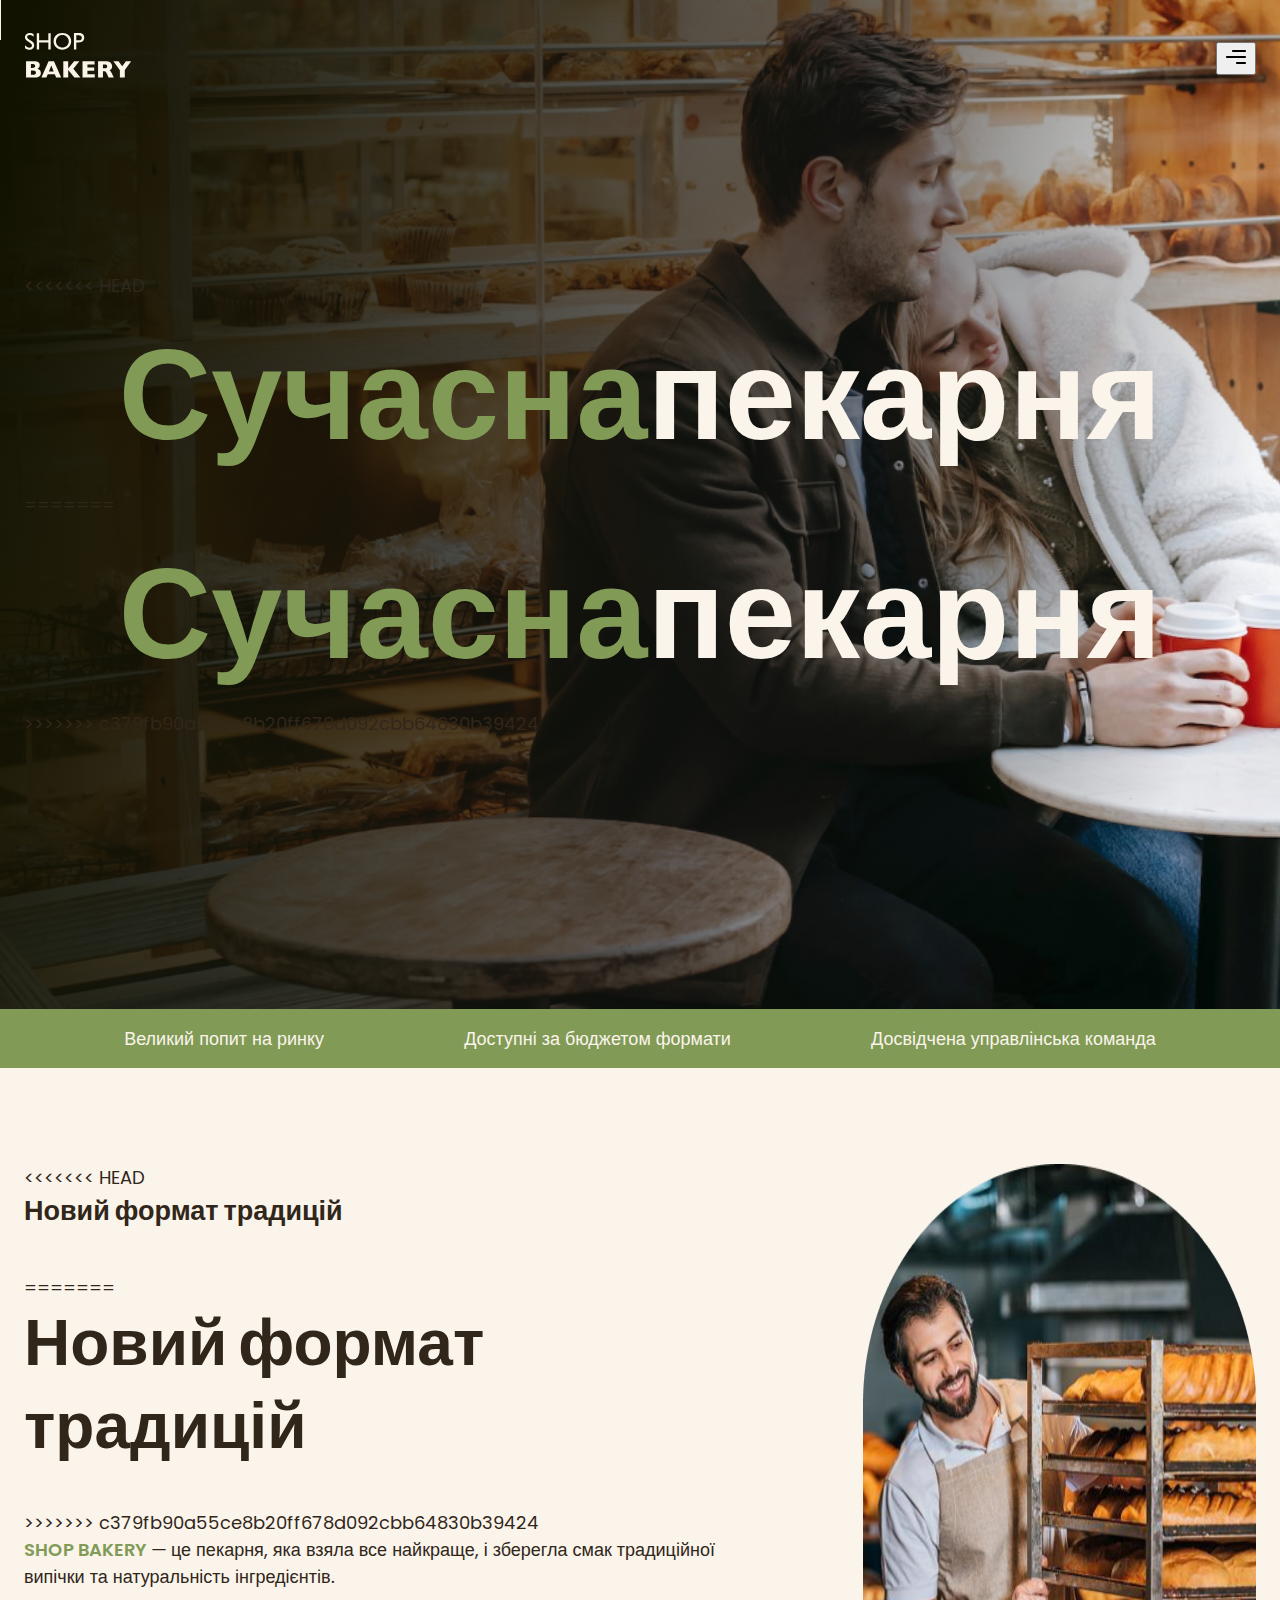
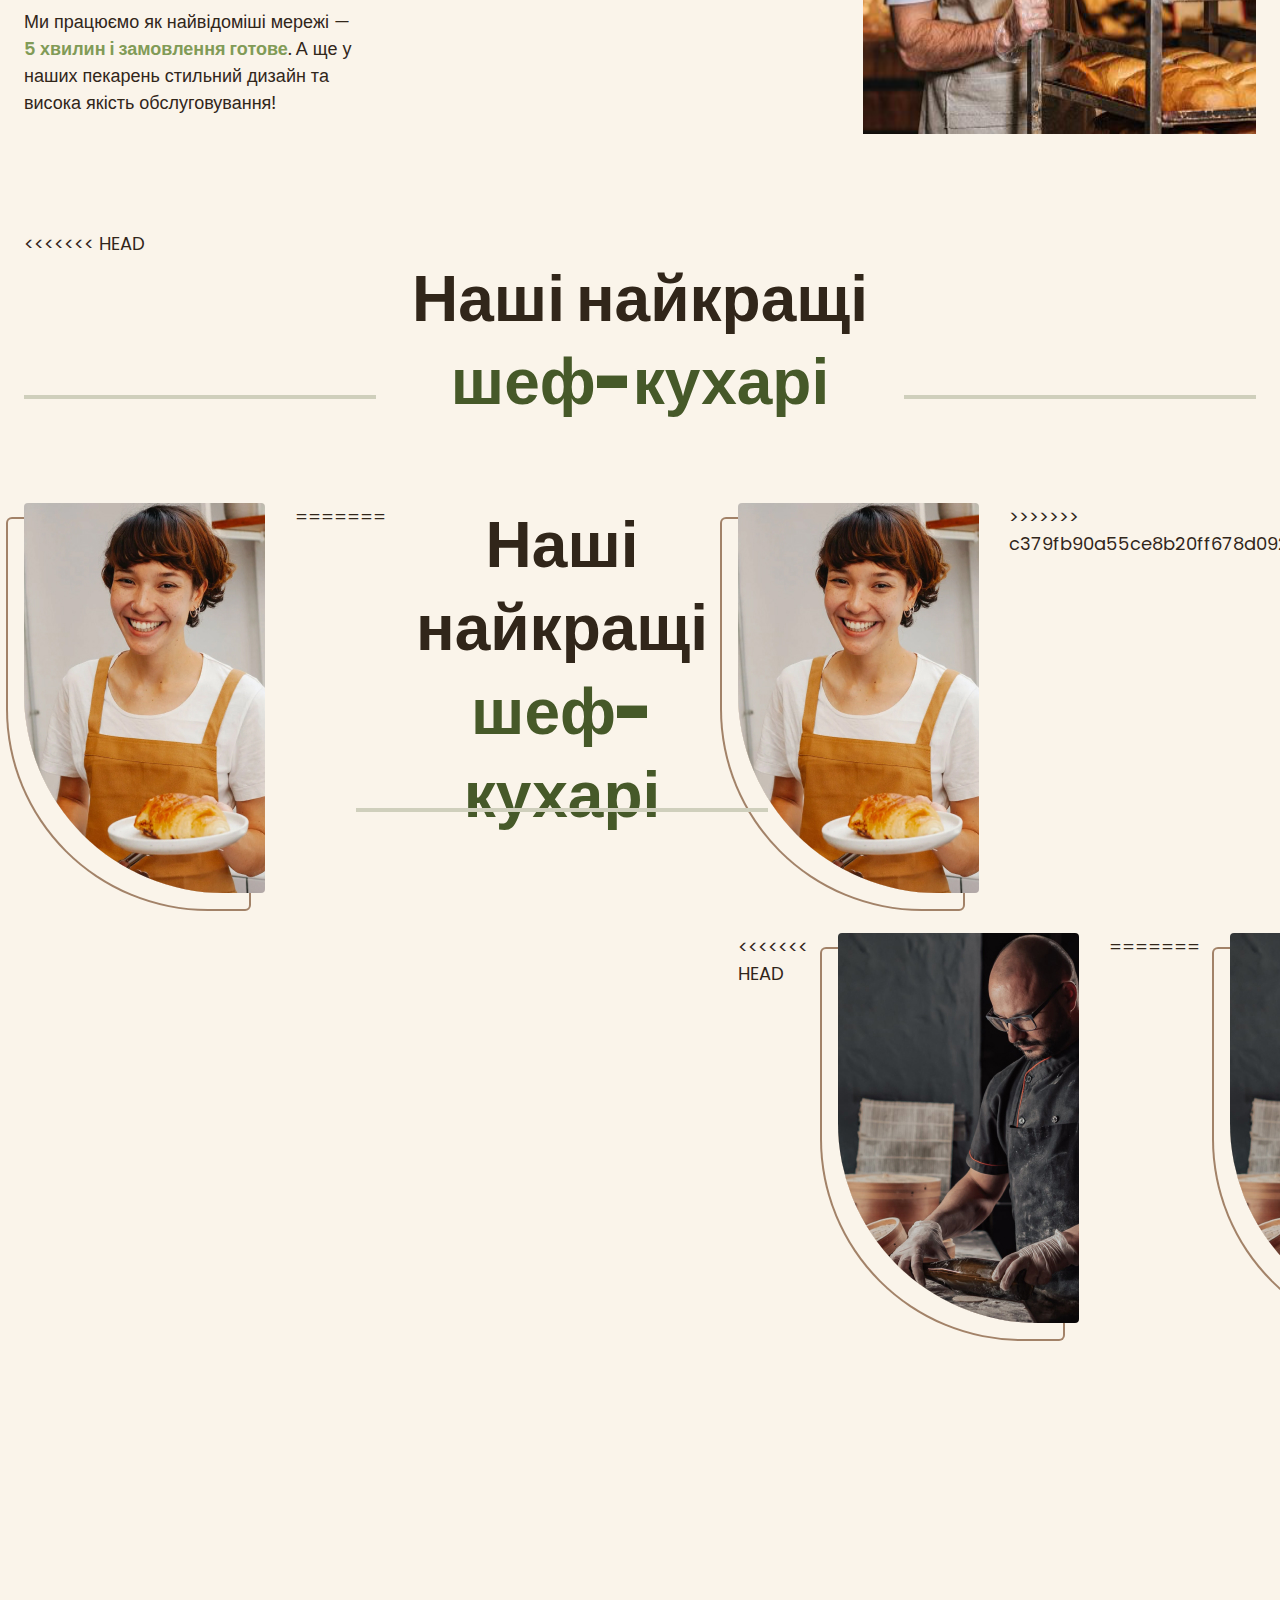
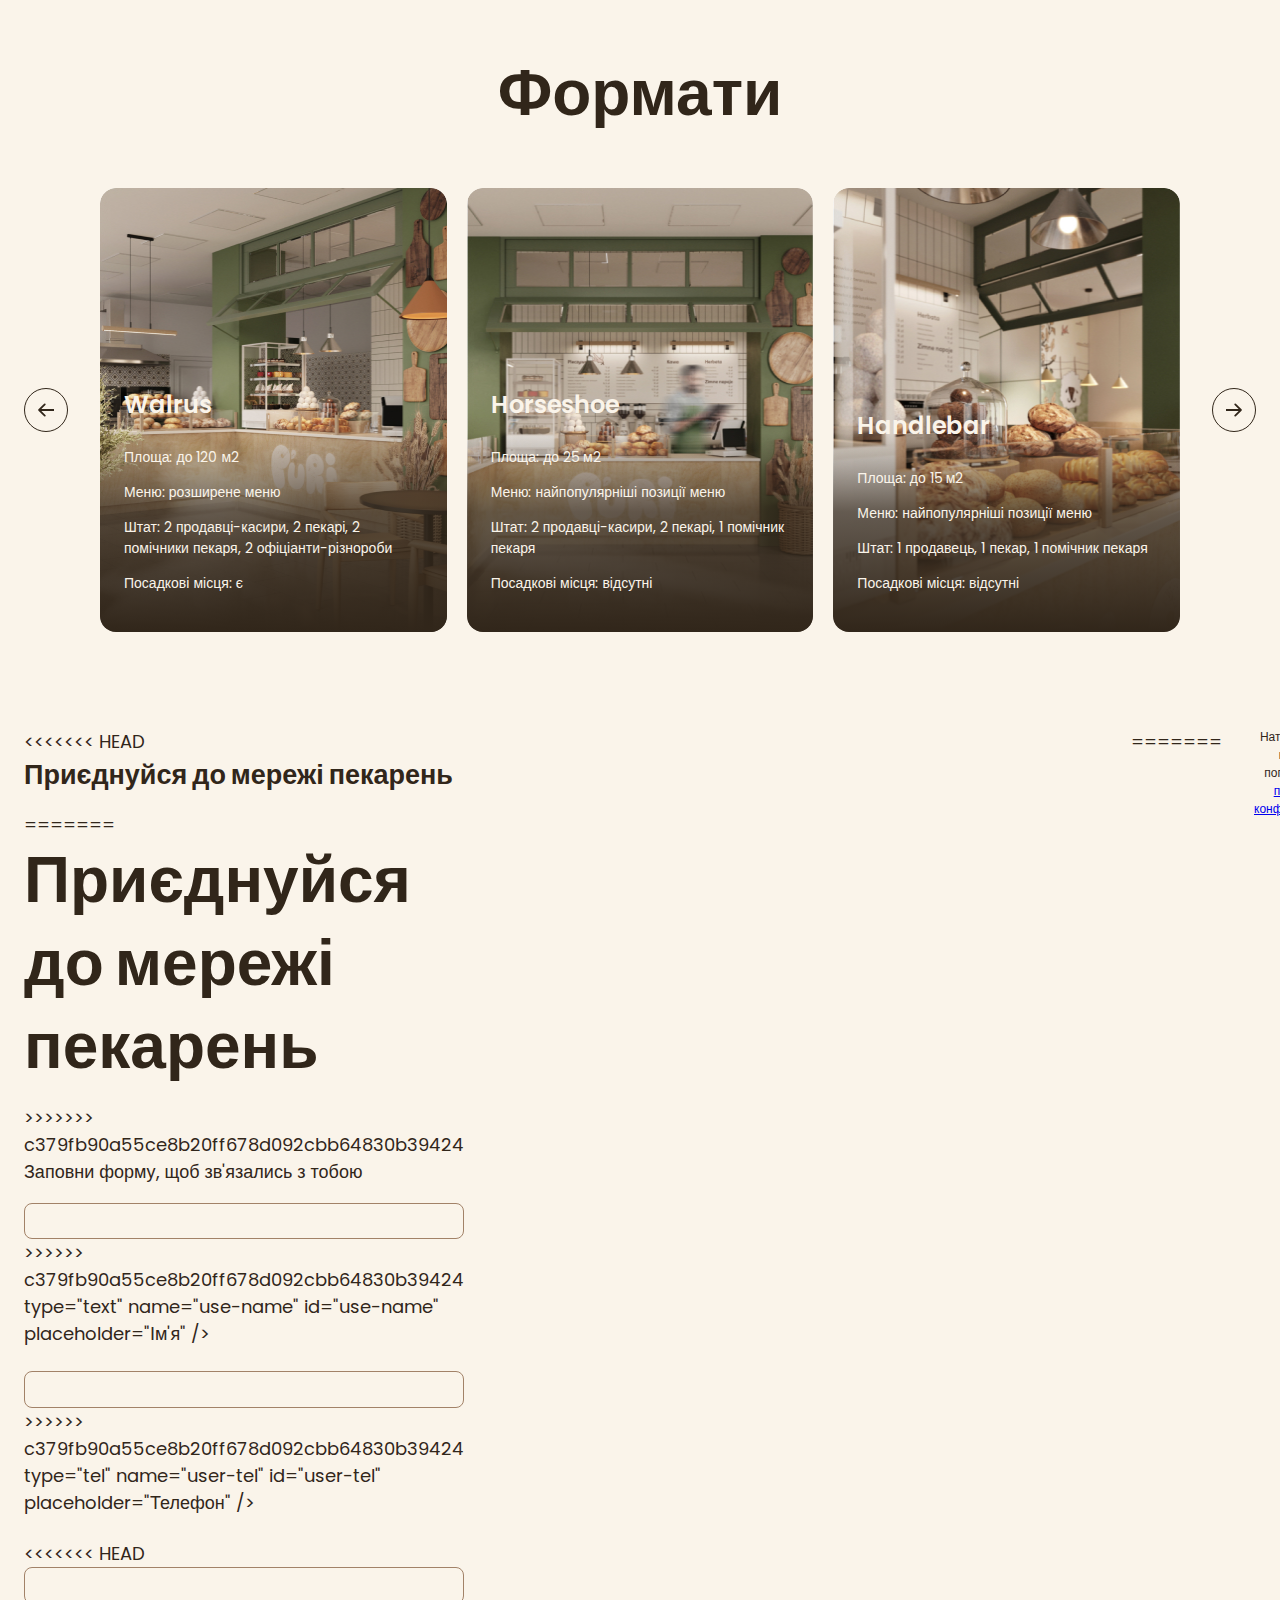
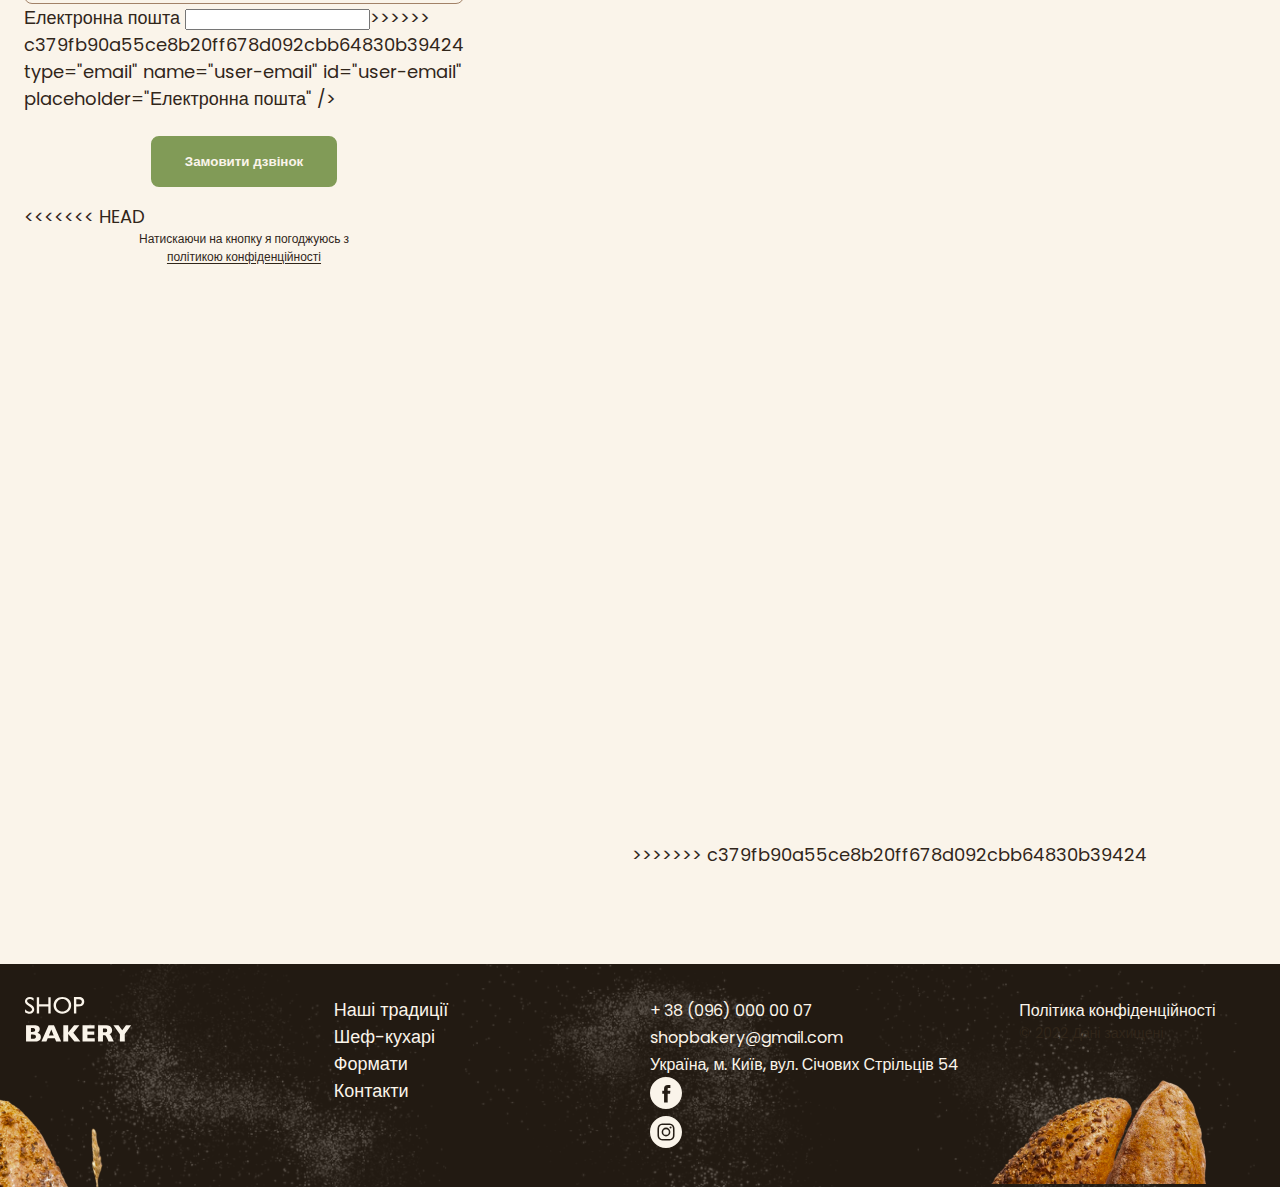
==== commit 3eb4e8b1: "17" ====
--- a/index.html
+++ b/index.html
@@ -26,16 +26,25 @@
             <li><a class="link" href="#contacts-section">Контакти</a></li>
           </ul>
         </nav>
-        <button class="button modal-btn-open" type="button">Замовити дзвінок</button>
+        <button class="header__button button modal-btn-open" type="button">Замовити дзвінок</button>
+        <button class="header__burger" type="button">
+          <svg width="24" height="24">
+            <use href="./images/icons.svg#icon-menu"></use>
+          </svg>
+        </button>
       </div>
     </div>
   </header>
   <main>
     <section class="hero-section">
       <div class="container">
+<<<<<<< HEAD
         <h1 class="hero-section__title">
           <span class="text-brand">Сучасна</span>пекарня
         </h1>
+=======
+        <h1 class="hero-section__title"><span class="text-brand">Сучасна</span>пекарня</h1>
+>>>>>>> c379fb90a55ce8b20ff678d092cbb64830b39424
       </div>
     </section>
     <section class="advantages-section">
@@ -52,7 +61,11 @@
       <div class="container">
         <div class="traditions-section__container">
           <div class="traditions-section__content">
+<<<<<<< HEAD
             <h2 class="traditions-section__title section-title">Новий формат традицій</h2>
+=======
+            <h2 class="traditions-section__title section__title">Новий формат традицій</h2>
+>>>>>>> c379fb90a55ce8b20ff678d092cbb64830b39424
             <p>
               <span class="text-brand text-bold text-uppercase">shop bakery</span> — це пекарня, яка взяла все найкраще, і зберегла смак традиційної випічки та натуральність інгредієнтів.
             </p>
@@ -66,6 +79,7 @@
       </div>
     <section class="chefs-section section" id="chefs-section">
       <div class="container">
+<<<<<<< HEAD
         <h2 class="chefs-section__title section__title section__title--centered">Наші найкращі <br /> <span class="text-brand-dark">шеф-кухарі</span>
         </h2>
         <ul class="chefs-section__list">
@@ -75,6 +89,13 @@
               src="./images/nastya-chef.jpg" 
               alt="Nastya Chef"/>
 
+=======
+        <h2 class="chefs-section__title section__title section__title--centered">Наші найкращі <br /> <span class="text-brand-dark">шеф-кухарі</span></h2>
+        <ul class="chefs-section__list">
+          <li class="chefs-section__item">
+            <article class="chef-card">
+              <img class="chef-card__photo" src="./images/nastya-chef.jpg" alt="Nastya Chef">
+>>>>>>> c379fb90a55ce8b20ff678d092cbb64830b39424
               <div>
                 <h3 class="chef-card__title">Настя</h3>
                 <p class="chef-card__text">Привіт, я Настя!</p>
@@ -85,10 +106,14 @@
           </li>
           <li class="chefs-section__item">
             <article class="chef-card">
+<<<<<<< HEAD
               <img class="chef-card__photo" 
               src="./images/vlad-chef.jpg" 
               alt="Vlad Chef"/>
 
+=======
+              <img class="chef-card__photo" src="./images/vlad-chef.jpg" alt="Vlad Chef">
+>>>>>>> c379fb90a55ce8b20ff678d092cbb64830b39424
               <div>
                 <h3 class="chef-card__title">Влад</h3>
                 <p class="chef-card__text">Привіт, я Влад!</p> 
@@ -159,13 +184,21 @@
       <div class="container">
         <div class="contact-section__container">
           <div class="contact-section__form">
+<<<<<<< HEAD
             <h2 class="contact-section__title section-title">Приєднуйся до мережі пекарень</h2>
+=======
+            <h2 class="contact-section__title section__title">Приєднуйся до мережі пекарень</h2>
+>>>>>>> c379fb90a55ce8b20ff678d092cbb64830b39424
             <p>Заповни форму, щоб зв'язались з тобою</p>
             <form name="contact-form" autocomplete="off">
               <div class="contact-section__form-field input">
                 <label class="input__label visually-hidden" for="user-name">Ім'я</label>
                 <input 
+<<<<<<< HEAD
                 class="input__control" 
+=======
+                class="input_control" 
+>>>>>>> c379fb90a55ce8b20ff678d092cbb64830b39424
                 type="text" 
                 name="use-name" 
                 id="use-name" 
@@ -176,7 +209,11 @@
               <div class="contact-section__form-field input">
                 <label class="input__label visually-hidden" for="user-tel">Телефон</label>
                 <input 
+<<<<<<< HEAD
                 class="input__control" 
+=======
+                class="input_control" 
+>>>>>>> c379fb90a55ce8b20ff678d092cbb64830b39424
                 type="tel" 
                 name="user-tel" 
                 id="user-tel" 
@@ -185,10 +222,16 @@
               </div>
       
               <div class="contact-section__form-field input">
+<<<<<<< HEAD
                 <label class="input__label visually-hidden" for="user-email">Електронна пошта
                 </label>
                 <input 
                 class="input__control" 
+=======
+                <label class="input__label visually-hidden" for="user-email">Електронна пошта</label>
+                <input 
+                class="input_control" 
+>>>>>>> c379fb90a55ce8b20ff678d092cbb64830b39424
                 type="email" 
                 name="user-email" 
                 id="user-email" 
@@ -197,6 +240,7 @@
               </div>
       
               <button class="contact-section__button button" type="submit">Замовити дзвінок</button>
+<<<<<<< HEAD
               <p class="form-terms">
                 Натискаючи на кнопку я погоджуюсь з 
                 <a class="form-terms__link" href="#">
@@ -213,6 +257,12 @@
           loading="lazy" 
           referrerpolicy="no-referrer-when-downgrade"
           ></iframe>
+=======
+              <p class="form-terms">Натискаючи на кнопку я погоджуюсь з <a class="form-terms-link" href="#">політикою конфіденційності</a></p>
+            </form>
+          </div>
+          <iframe class="contact-section__map" src="https://www.google.com/maps/embed?pb=!1m18!1m12!1m3!1d2540.163871257674!2d30.488658576729136!3d50.45667308691559!2m3!1f0!2f0!3f0!3m2!1i1024!2i768!4f13.1!3m3!1m2!1s0x40d4ce637bfe1717%3A0x5370c2254ad1b952!2z0LLRg9C70LjRhtGPINCh0ZbRh9C-0LLQuNGFINCh0YLRgNGW0LvRjNGG0ZbQsiwgNTQsINCa0LjRl9CyLCAwMjAwMA!5e0!3m2!1suk!2sua!4v1699731793974!5m2!1suk!2sua" width="603" height="595"  allowfullscreen="" loading="lazy" referrerpolicy="no-referrer-when-downgrade"></iframe>
+>>>>>>> c379fb90a55ce8b20ff678d092cbb64830b39424
         </div>
       </div>
     </section>
@@ -268,11 +318,19 @@
 
   <div class="backdrop visually-hidden">
     <div class="modal">
+<<<<<<< HEAD
       <button class="modal__btn-close modal-btn-close" type="buttom">Close</button>
       <h2>Замовити дзвінок</h2>
       <p>Залишіть заявку та наш спеціаліст зв'яжеться з Вами!</p>
       <form name="modal-form" autocomplete="off">
         <div class="modal_form-field input">
+=======
+      <button class="modal__btn-close modal-btn-close" type="button">Close</button>
+      <h2>Замовити дзвінок</h2>
+      <p>Залишіть заявку та наш спеціаліст зв'яжеться з Вами!</p>
+      <form name="modal-form" autocomplete="off">
+        <div class="modal__form-field input">
+>>>>>>> c379fb90a55ce8b20ff678d092cbb64830b39424
           <label class="input__label visually-hidden" for="user-name">Ім'я</label>
           <input 
           class="input__control" 
--- a/css/main.min.css
+++ b/css/main.min.css
@@ -1 +1,5 @@
-@font-face{font-display:swap;font-family:"Poppins";font-weight:300;src:url("../fonts/poppins-v20-latin-300.woff2") format("woff2")}@font-face{font-display:swap;font-family:"Poppins";font-weight:400;src:url("../fonts/poppins-v20-latin-regular.woff2") format("woff2")}@font-face{font-display:swap;font-family:"Poppins";font-weight:600;src:url("../fonts/poppins-v20-latin-600.woff2") format("woff2")}@font-face{font-display:swap;font-family:"Poppins";font-weight:900;src:url("../fonts/poppins-v20-latin-900.woff2") format("woff2")}:root{--color-primary-dark: #31261A;--color-primary-light: #FAF4EA;--color-secondary-dark: #A28268;--color-brand-light: #CFCFBC;--color-brand-dark: #465929;--color-brand-normal: #819B57}*,*::before,*::after{-webkit-box-sizing:border-box;box-sizing:border-box}body{color:var(--color-primary-dark);background-color:var(--color-primary-light);font-family:"Poppins",sans-serif;font-size:18px;font-weight:400;line-height:1.5;margin:0}h1,h2,h3,h4,h5,h6,p{margin-top:0}a{display:inline-block}address{font-style:normal}ul{margin:0;padding:0;list-style-type:none}.text-brand{color:var(--color-brand-normal)}.text-brand-dark{color:var(--color-brand-dark)}.text-bold{font-weight:600}.text-uppercase{text-transform:uppercase}.visually-hidden{position:absolute;left:-10000px;top:auto;width:1px;height:1px;overflow:hidden}.button{padding:16px 32px;color:var(--color-primary-light);font-weight:600;background-color:var(--color-brand-normal);border:2px solid var(--color-brand-normal);border-radius:8px;cursor:pointer}.button:hover{color:var(--color-brand-dark);background-color:rgba(0,0,0,0)}.chef-card{display:-webkit-box;display:-ms-flexbox;display:flex;gap:30px}.chef-card__photo{border-radius:4px 4px 4px 200px;-webkit-box-shadow:-16px 16px 0 0 var(--color-primary-light),-16px 16px 0 2px var(--color-secondary-dark);box-shadow:-16px 16px 0 0 var(--color-primary-light),-16px 16px 0 2px var(--color-secondary-dark)}.chef-card__title{margin-bottom:16px;font-size:40px;font-weight:600}.chef-card__text{margin-bottom:24px}.chef-card__textlast-child{margin-bottom:0}.format-card{position:relative;display:-webkit-box;display:-ms-flexbox;display:flex;-webkit-box-orient:vertical;-webkit-box-direction:normal;-ms-flex-direction:column;flex-direction:column;-webkit-box-pack:end;-ms-flex-pack:end;justify-content:flex-end;height:444px;border-radius:16px;padding:24px;background-image:-webkit-gradient(linear, left top, left bottom, color-stop(55.21%, rgba(49, 38, 26, 0)), color-stop(72.92%, rgba(49, 38, 26, 0.71)), to(var(--color-primary-dark)));background-image:linear-gradient(180deg, rgba(49, 38, 26, 0) 55.21%, rgba(49, 38, 26, 0.71) 72.92%, var(--color-primary-dark) 100%);-webkit-transform:.3s;transform:.3s}.format-card:hover{-webkit-transform:scale(1.05);transform:scale(1.05)}.format-card__image{position:absolute;top:0;left:0;width:100%;height:100%;z-index:-1}.format-card__title{font-size:24px;font-weight:600;color:var(--color-primary-light)}.format-card__text{font-size:14px;font-weight:300;color:var(--color-primary-light)}.input{position:relative;margin-bottom:24px}.input__label{position:absolute;top:16px;left:42px}.input__control{padding:16px 42px;width:100%;font-size:16px;line-height:1.17;border:1px solid var(--color-secondary-dark);border-radius:8px;background-color:rgba(0,0,0,0)}.input__control__focus{border-color:var(--color-brand-normal);outline:none}.input__control::-webkit-input-placeholder{color:var(--color-secondary-dark);font-size:16px;line-height:1.17}.input__control::-moz-placeholder{color:var(--color-secondary-dark);font-size:16px;line-height:1.17}.input__control:-ms-input-placeholder{color:var(--color-secondary-dark);font-size:16px;line-height:1.17}.input__control::-ms-input-placeholder{color:var(--color-secondary-dark);font-size:16px;line-height:1.17}.input__control::placeholder{color:var(--color-secondary-dark);font-size:16px;line-height:1.17}.input__control:focus::-webkit-input-placeholder{color:var(--color-primary-dark)}.input__control:focus::-moz-placeholder{color:var(--color-primary-dark)}.input__control:focus:-ms-input-placeholder{color:var(--color-primary-dark)}.input__control:focus::-ms-input-placeholder{color:var(--color-primary-dark)}.input__control:focus::placeholder{color:var(--color-primary-dark)}.link{color:var(--color-primary-light);text-decoration:none;-webkit-transition:color .3s;transition:color .3s}.link:hover{color:var(--color-brand-normal)}.advantages-section{background-color:var(--color-brand-normal);padding:16px 0px}.advantages-section__list{-webkit-box-pack:space-evenly;-ms-flex-pack:space-evenly;justify-content:space-evenly;gap:40px;display:-webkit-box;display:-ms-flexbox;display:flex}.advantages-section__item{color:var(--color-primary-light);font-weight:20px;font-weight:300}.chefs-section__title{position:relative;margin:0 auto 80px}.chefs-section__title::after,.chefs-section__title::before{position:absolute;bottom:24px;width:352px;border:2px solid var(--color-brand-light);content:""}.chefs-section__title::before{left:0}.chefs-section__title::after{right:0}.chefs-section__list{display:-webkit-box;display:-ms-flexbox;display:flex;-ms-flex-wrap:wrap;flex-wrap:wrap;gap:40px 30px}.chefs-section__item{-ms-flex-preferred-size:calc((100% - 30px)/2);flex-basis:calc((100% - 30px)/2)}.contact-section{padding-bottom:96px}.contact-section__container{display:-webkit-box;display:-ms-flexbox;display:flex;gap:32px}.contact-section__title{margin-bottom:16px}.contact-section_form-field{margin-bottom:24px}.contact-section__button{display:block;margin:0 auto 16px}.contact-section__map{-ms-flex-negative:0;flex-shrink:0;border:none;border-radius:16px}.form-terms{margin:0 auto;max-width:220px;font-weight:500;font-size:12px;line-height:1.5;text-align:center}.form-terms__link{color:var(--color-primary-dark-dark);text-underline-offset:2px}.formats-section__container{display:-webkit-box;display:-ms-flexbox;display:flex;-webkit-box-align:center;-ms-flex-align:center;align-items:center;gap:32px}.formats-section__list{display:-webkit-box;display:-ms-flexbox;display:flex;-ms-flex-wrap:wrap;flex-wrap:wrap;gap:20px}.formats-section__item{-ms-flex-preferred-size:calc((100% - 40px)/3);flex-basis:calc((100% - 40px)/3)}.header{position:absolute;top:0;left:0;width:100%;padding-top:32px}.header__container{display:-webkit-box;display:-ms-flexbox;display:flex;-webkit-box-align:center;-ms-flex-align:center;align-items:center;gap:40px}.header__nav{-webkit-box-flex:1;-ms-flex-positive:1;flex-grow:1;display:-webkit-box;display:-ms-flexbox;display:flex;-webkit-box-align:center;-ms-flex-align:center;align-items:center;gap:40px}.header__menu{display:-webkit-box;display:-ms-flexbox;display:flex;gap:64px;-webkit-box-flex:1;-ms-flex-positive:1;flex-grow:1;-webkit-box-pack:center;-ms-flex-pack:center;justify-content:center}.hero-section{padding:272px 0;background-image:linear-gradient(102.76deg, rgb(18, 18, 1) 2.03%, rgba(18, 18, 17, 0.6) 58.46%, rgba(18, 18, 17, 0) 90.36%),url("../images/hero-section-background.jpg");background-repeat:no-repeat;background-position:center top;background-size:cover}.hero-section__title{margin-bottom:0;color:var(--color-primary-light);text-align:center;font-size:128px;font-weight:900}.backdrop{position:fixed;top:0;left:0;bottom:0;right:0;display:-webkit-box;display:-ms-flexbox;display:flex;-webkit-box-align:center;-ms-flex-align:center;align-items:center;-webkit-box-pack:center;-ms-flex-pack:center;justify-content:center;background-color:rgba(0,0,0,.5);padding:20px 0;-webkit-transition:opacity .3s,visibility .3s;transition:opacity .3s,visibility .3s}.backdrop__is-hidden{opacity:0;visibility:hidden;pointer-events:none}.modal{position:relative;width:100%;max-width:880px;height:100%;max-height:880px;padding:128px;background-color:var(--color-primary-light);border-radius:32px;overflow-y:auto}.modal__btn-close{position:absolute;top:40px;right:40px}.modal__form-field{margin-bottom:32px}.modal__button{display:block;margin:0 auto 24px}.section{padding:48px 0}.section__title{font-size:64px;font-weight:900;line-height:1.3}.section__title--centered{text-align:center}.traditions-section{padding-top:96px}.traditions-section__container{display:-webkit-box;display:-ms-flexbox;display:flex;-webkit-box-pack:justify;-ms-flex-pack:justify;justify-content:space-between;gap:40px}.traditions-section__content{max-width:710px}.traditions-section__title{margin-bottom:42px}.traditions-section__text--limited{max-width:340px}.container{width:100%;max-width:1288px;margin:0 auto;padding:0 24px}.carousel-button{display:-webkit-box;display:-ms-flexbox;display:flex;-webkit-box-align:center;-ms-flex-align:center;align-items:center;-webkit-box-pack:center;-ms-flex-pack:center;justify-content:center;-ms-flex-negative:0;flex-shrink:0;width:44px;height:44px;padding:0;fill:var(--color-primary-dark);background-color:rgba(0,0,0,0);border-radius:50%;border:1px solid var(--color-primary-dark);cursor:pointer}.carousel-button:hover{background-color:var(--color-primary-dark);fill:var(--color-primary-light)}.carousel-button.next{-webkit-transform:rotate(180deg);transform:rotate(180deg)}.footer{position:relative;padding:32px 0;background-color:var(--color-primary-dark);background-image:url("../images/footer-background.png");background-repeat:no-repeat;background-size:cover;background-position:center}.footer::before,.footer::after{position:absolute;bottom:0;background-repeat:no-repeat;content:""}.footer::before{width:180px;height:120px;left:0;background-image:url("../images/decor-bread-small.png")}.footer::after{width:380px;height:190px;right:0;background-image:url("../images/decor-bread-large.png")}.footer-container{display:-webkit-box;display:-ms-flexbox;display:flex;gap:20px}.footer-nav,.footer-address{display:-webkit-box;display:-ms-flexbox;display:flex;-ms-flex-preferred-size:50%;flex-basis:50%;gap:20px}.footer-logo,.footer-menu{-webkit-box-flex:1;-ms-flex-positive:1;flex-grow:1}.address-list,.address-info{-webkit-box-flex:1;-ms-flex-positive:1;flex-grow:1}.address-link{color:var(--color-primary-light);font-size:16px;font-weight:400;text-decoration:none}.address-link:hover{color:var(--color-brand-light)}.address-copyright{font-size:14px}.address-icon{display:-webkit-box;display:-ms-flexbox;display:flex;fill:var(--color-primary-light)}.address-icon:hover{fill:var(--color-brand-normal)}/*# sourceMappingURL=main.min.css.map */+<<<<<<< HEAD
+@font-face{font-display:swap;font-family:"Poppins";font-weight:300;src:url("../fonts/poppins-v20-latin-300.woff2") format("woff2")}@font-face{font-display:swap;font-family:"Poppins";font-weight:400;src:url("../fonts/poppins-v20-latin-regular.woff2") format("woff2")}@font-face{font-display:swap;font-family:"Poppins";font-weight:600;src:url("../fonts/poppins-v20-latin-600.woff2") format("woff2")}@font-face{font-display:swap;font-family:"Poppins";font-weight:900;src:url("../fonts/poppins-v20-latin-900.woff2") format("woff2")}:root{--color-primary-dark: #31261A;--color-primary-light: #FAF4EA;--color-secondary-dark: #A28268;--color-brand-light: #CFCFBC;--color-brand-dark: #465929;--color-brand-normal: #819B57}*,*::before,*::after{-webkit-box-sizing:border-box;box-sizing:border-box}body{color:var(--color-primary-dark);background-color:var(--color-primary-light);font-family:"Poppins",sans-serif;font-size:18px;font-weight:400;line-height:1.5;margin:0}h1,h2,h3,h4,h5,h6,p{margin-top:0}a{display:inline-block}address{font-style:normal}ul{margin:0;padding:0;list-style-type:none}.text-brand{color:var(--color-brand-normal)}.text-brand-dark{color:var(--color-brand-dark)}.text-bold{font-weight:600}.text-uppercase{text-transform:uppercase}.visually-hidden{position:absolute;left:-10000px;top:auto;width:1px;height:1px;overflow:hidden}.button{padding:16px 32px;color:var(--color-primary-light);font-weight:600;background-color:var(--color-brand-normal);border:2px solid var(--color-brand-normal);border-radius:8px;cursor:pointer}.button:hover{color:var(--color-brand-dark);background-color:rgba(0,0,0,0)}.chef-card{display:-webkit-box;display:-ms-flexbox;display:flex;gap:30px}.chef-card__photo{border-radius:4px 4px 4px 200px;-webkit-box-shadow:-16px 16px 0 0 var(--color-primary-light),-16px 16px 0 2px var(--color-secondary-dark);box-shadow:-16px 16px 0 0 var(--color-primary-light),-16px 16px 0 2px var(--color-secondary-dark)}.chef-card__title{margin-bottom:16px;font-size:40px;font-weight:600}.chef-card__text{margin-bottom:24px}.chef-card__textlast-child{margin-bottom:0}.format-card{position:relative;display:-webkit-box;display:-ms-flexbox;display:flex;-webkit-box-orient:vertical;-webkit-box-direction:normal;-ms-flex-direction:column;flex-direction:column;-webkit-box-pack:end;-ms-flex-pack:end;justify-content:flex-end;height:444px;border-radius:16px;padding:24px;background-image:-webkit-gradient(linear, left top, left bottom, color-stop(55.21%, rgba(49, 38, 26, 0)), color-stop(72.92%, rgba(49, 38, 26, 0.71)), to(var(--color-primary-dark)));background-image:linear-gradient(180deg, rgba(49, 38, 26, 0) 55.21%, rgba(49, 38, 26, 0.71) 72.92%, var(--color-primary-dark) 100%);-webkit-transform:.3s;transform:.3s}.format-card:hover{-webkit-transform:scale(1.05);transform:scale(1.05)}.format-card__image{position:absolute;top:0;left:0;width:100%;height:100%;z-index:-1}.format-card__title{font-size:24px;font-weight:600;color:var(--color-primary-light)}.format-card__text{font-size:14px;font-weight:300;color:var(--color-primary-light)}.input{position:relative;margin-bottom:24px}.input__label{position:absolute;top:16px;left:42px}.input__control{padding:16px 42px;width:100%;font-size:16px;line-height:1.17;border:1px solid var(--color-secondary-dark);border-radius:8px;background-color:rgba(0,0,0,0)}.input__control__focus{border-color:var(--color-brand-normal);outline:none}.input__control::-webkit-input-placeholder{color:var(--color-secondary-dark);font-size:16px;line-height:1.17}.input__control::-moz-placeholder{color:var(--color-secondary-dark);font-size:16px;line-height:1.17}.input__control:-ms-input-placeholder{color:var(--color-secondary-dark);font-size:16px;line-height:1.17}.input__control::-ms-input-placeholder{color:var(--color-secondary-dark);font-size:16px;line-height:1.17}.input__control::placeholder{color:var(--color-secondary-dark);font-size:16px;line-height:1.17}.input__control:focus::-webkit-input-placeholder{color:var(--color-primary-dark)}.input__control:focus::-moz-placeholder{color:var(--color-primary-dark)}.input__control:focus:-ms-input-placeholder{color:var(--color-primary-dark)}.input__control:focus::-ms-input-placeholder{color:var(--color-primary-dark)}.input__control:focus::placeholder{color:var(--color-primary-dark)}.link{color:var(--color-primary-light);text-decoration:none;-webkit-transition:color .3s;transition:color .3s}.link:hover{color:var(--color-brand-normal)}.advantages-section{background-color:var(--color-brand-normal);padding:16px 0px}.advantages-section__list{-webkit-box-pack:space-evenly;-ms-flex-pack:space-evenly;justify-content:space-evenly;gap:40px;display:-webkit-box;display:-ms-flexbox;display:flex}.advantages-section__item{color:var(--color-primary-light);font-weight:20px;font-weight:300}.chefs-section__title{position:relative;margin:0 auto 80px}.chefs-section__title::after,.chefs-section__title::before{position:absolute;bottom:24px;width:352px;border:2px solid var(--color-brand-light);content:""}.chefs-section__title::before{left:0}.chefs-section__title::after{right:0}.chefs-section__list{display:-webkit-box;display:-ms-flexbox;display:flex;-ms-flex-wrap:wrap;flex-wrap:wrap;gap:40px 30px}.chefs-section__item{-ms-flex-preferred-size:calc((100% - 30px)/2);flex-basis:calc((100% - 30px)/2)}.contact-section{padding-bottom:96px}.contact-section__container{display:-webkit-box;display:-ms-flexbox;display:flex;gap:32px}.contact-section__title{margin-bottom:16px}.contact-section_form-field{margin-bottom:24px}.contact-section__button{display:block;margin:0 auto 16px}.contact-section__map{-ms-flex-negative:0;flex-shrink:0;border:none;border-radius:16px}.form-terms{margin:0 auto;max-width:220px;font-weight:500;font-size:12px;line-height:1.5;text-align:center}.form-terms__link{color:var(--color-primary-dark-dark);text-underline-offset:2px}.formats-section__container{display:-webkit-box;display:-ms-flexbox;display:flex;-webkit-box-align:center;-ms-flex-align:center;align-items:center;gap:32px}.formats-section__list{display:-webkit-box;display:-ms-flexbox;display:flex;-ms-flex-wrap:wrap;flex-wrap:wrap;gap:20px}.formats-section__item{-ms-flex-preferred-size:calc((100% - 40px)/3);flex-basis:calc((100% - 40px)/3)}.header{position:absolute;top:0;left:0;width:100%;padding-top:32px}.header__container{display:-webkit-box;display:-ms-flexbox;display:flex;-webkit-box-align:center;-ms-flex-align:center;align-items:center;gap:40px}.header__nav{-webkit-box-flex:1;-ms-flex-positive:1;flex-grow:1;display:-webkit-box;display:-ms-flexbox;display:flex;-webkit-box-align:center;-ms-flex-align:center;align-items:center;gap:40px}.header__menu{display:-webkit-box;display:-ms-flexbox;display:flex;gap:64px;-webkit-box-flex:1;-ms-flex-positive:1;flex-grow:1;-webkit-box-pack:center;-ms-flex-pack:center;justify-content:center}.hero-section{padding:272px 0;background-image:linear-gradient(102.76deg, rgb(18, 18, 1) 2.03%, rgba(18, 18, 17, 0.6) 58.46%, rgba(18, 18, 17, 0) 90.36%),url("../images/hero-section-background.jpg");background-repeat:no-repeat;background-position:center top;background-size:cover}.hero-section__title{margin-bottom:0;color:var(--color-primary-light);text-align:center;font-size:128px;font-weight:900}.backdrop{position:fixed;top:0;left:0;bottom:0;right:0;display:-webkit-box;display:-ms-flexbox;display:flex;-webkit-box-align:center;-ms-flex-align:center;align-items:center;-webkit-box-pack:center;-ms-flex-pack:center;justify-content:center;background-color:rgba(0,0,0,.5);padding:20px 0;-webkit-transition:opacity .3s,visibility .3s;transition:opacity .3s,visibility .3s}.backdrop__is-hidden{opacity:0;visibility:hidden;pointer-events:none}.modal{position:relative;width:100%;max-width:880px;height:100%;max-height:880px;padding:128px;background-color:var(--color-primary-light);border-radius:32px;overflow-y:auto}.modal__btn-close{position:absolute;top:40px;right:40px}.modal__form-field{margin-bottom:32px}.modal__button{display:block;margin:0 auto 24px}.section{padding:48px 0}.section__title{font-size:64px;font-weight:900;line-height:1.3}.section__title--centered{text-align:center}.traditions-section{padding-top:96px}.traditions-section__container{display:-webkit-box;display:-ms-flexbox;display:flex;-webkit-box-pack:justify;-ms-flex-pack:justify;justify-content:space-between;gap:40px}.traditions-section__content{max-width:710px}.traditions-section__title{margin-bottom:42px}.traditions-section__text--limited{max-width:340px}.container{width:100%;max-width:1288px;margin:0 auto;padding:0 24px}.carousel-button{display:-webkit-box;display:-ms-flexbox;display:flex;-webkit-box-align:center;-ms-flex-align:center;align-items:center;-webkit-box-pack:center;-ms-flex-pack:center;justify-content:center;-ms-flex-negative:0;flex-shrink:0;width:44px;height:44px;padding:0;fill:var(--color-primary-dark);background-color:rgba(0,0,0,0);border-radius:50%;border:1px solid var(--color-primary-dark);cursor:pointer}.carousel-button:hover{background-color:var(--color-primary-dark);fill:var(--color-primary-light)}.carousel-button.next{-webkit-transform:rotate(180deg);transform:rotate(180deg)}.footer{position:relative;padding:32px 0;background-color:var(--color-primary-dark);background-image:url("../images/footer-background.png");background-repeat:no-repeat;background-size:cover;background-position:center}.footer::before,.footer::after{position:absolute;bottom:0;background-repeat:no-repeat;content:""}.footer::before{width:180px;height:120px;left:0;background-image:url("../images/decor-bread-small.png")}.footer::after{width:380px;height:190px;right:0;background-image:url("../images/decor-bread-large.png")}.footer-container{display:-webkit-box;display:-ms-flexbox;display:flex;gap:20px}.footer-nav,.footer-address{display:-webkit-box;display:-ms-flexbox;display:flex;-ms-flex-preferred-size:50%;flex-basis:50%;gap:20px}.footer-logo,.footer-menu{-webkit-box-flex:1;-ms-flex-positive:1;flex-grow:1}.address-list,.address-info{-webkit-box-flex:1;-ms-flex-positive:1;flex-grow:1}.address-link{color:var(--color-primary-light);font-size:16px;font-weight:400;text-decoration:none}.address-link:hover{color:var(--color-brand-light)}.address-copyright{font-size:14px}.address-icon{display:-webkit-box;display:-ms-flexbox;display:flex;fill:var(--color-primary-light)}.address-icon:hover{fill:var(--color-brand-normal)}/*# sourceMappingURL=main.min.css.map */
+=======
+@font-face{font-display:swap;font-family:"Poppins";font-weight:300;src:url("../fonts/poppins-v20-latin-300.woff2") format("woff2")}@font-face{font-display:swap;font-family:"Poppins";font-weight:400;src:url("../fonts/poppins-v20-latin-regular.woff2") format("woff2")}@font-face{font-display:swap;font-family:"Poppins";font-weight:600;src:url("../fonts/poppins-v20-latin-600.woff2") format("woff2")}@font-face{font-display:swap;font-family:"Poppins";font-weight:900;src:url("../fonts/poppins-v20-latin-900.woff2") format("woff2")}:root{--color-primary-dark: #31261A;--color-primary-light: #FAF4EA;--color-secondary-dark: #A28268;--color-brand-light: #CFCFBC;--color-brand-dark: #465929;--color-brand-normal: #819B57}*,*::before,*::after{-webkit-box-sizing:border-box;box-sizing:border-box}body{color:var(--color-primary-dark);background-color:var(--color-primary-light);font-family:"Poppins",sans-serif;font-size:18px;font-weight:400;line-height:1.5;margin:0}h1,h2,h3,h4,h5,h6,p{margin-top:0}a{display:inline-block}address{font-style:normal}ul{margin:0;padding:0;list-style-type:none}.text-brand{color:var(--color-brand-normal)}.text-brand-dark{color:var(--color-brand-dark)}.text-bold{font-weight:600}.text-uppercase{text-transform:uppercase}.visually-hidden{position:absolute;left:-10000px;top:auto;width:1px;height:1px;overflow:hidden}.button{padding:16px 32px;color:var(--color-primary-light);font-weight:600;background-color:var(--color-brand-normal);border:2px solid var(--color-brand-normal);border-radius:8px;cursor:pointer}.button:hover{color:var(--color-brand-dark);background-color:rgba(0,0,0,0)}.carousel-button{display:-webkit-box;display:-ms-flexbox;display:flex;-webkit-box-align:center;-ms-flex-align:center;align-items:center;-webkit-box-pack:center;-ms-flex-pack:center;justify-content:center;-ms-flex-negative:0;flex-shrink:0;width:44px;height:44px;padding:0;fill:var(--color-primary-dark);background-color:rgba(0,0,0,0);border-radius:50%;border:1px solid var(--color-primary-dark);cursor:pointer}.carousel-button:hover{background-color:var(--color-primary-dark);fill:var(--color-primary-light)}.carousel-button.next{-webkit-transform:rotate(180deg);transform:rotate(180deg)}.chef-card{display:-webkit-box;display:-ms-flexbox;display:flex;-webkit-box-align:start;-ms-flex-align:start;align-items:flex-start;gap:30px}.chef-card__photo{border-radius:4px 4px 4px 200px;-webkit-box-shadow:-16px 16px 0 0 var(--color-primary-light),-16px 16px 0 2px var(--color-secondary-dark);box-shadow:-16px 16px 0 0 var(--color-primary-light),-16px 16px 0 2px var(--color-secondary-dark)}.chef-card__title{margin-bottom:16px;font-size:48px;font-weight:600}.chef-card__text{margin-bottom:24px}.chef-card__text:last-child{margin-bottom:0}.format-card{position:relative;-webkit-box-orient:vertical;-webkit-box-direction:normal;-ms-flex-direction:column;flex-direction:column;-webkit-box-pack:end;-ms-flex-pack:end;justify-content:flex-end;height:444px;padding:24px;background-image:-webkit-gradient(linear, left top, left bottom, color-stop(55.21%, rgba(49, 38, 26, 0)), color-stop(72.92%, rgba(49, 38, 26, 0.71)), to(var(--color-primary-dark)));background-image:linear-gradient(180deg, rgba(49, 38, 26, 0) 55.21%, rgba(49, 38, 26, 0.71) 72.92%, var(--color-primary-dark) 100%);border-radius:16px;overflow:hidden}.format-card:hover{-webkit-transform:scale(1.05);transform:scale(1.05)}.format-card__image{position:absolute;z-index:-1;top:0;left:0;width:100%;height:100%}.format-card__title{font-size:24px;font-weight:600;color:var(--color-primary-light)}.format-card__text{font-size:14px;font-weight:300;color:var(--color-primary-light)}.input{position:relative}.input__label{position:absolute;top:16px;left:42px}.input__control{padding:8px 24px;width:100%;font-size:16px;line-height:1.17;border:1px solid var(--color-secondary-dark);border-radius:8px;background-color:rgba(0,0,0,0)}.input__control:focus{border-color:var(--color-brand-normal);outline:none}.input__control::-webkit-input-placeholder{color:var(--color-secondary-dark);font-size:16px;line-height:1.17}.input__control::-moz-placeholder{color:var(--color-secondary-dark);font-size:16px;line-height:1.17}.input__control:-ms-input-placeholder{color:var(--color-secondary-dark);font-size:16px;line-height:1.17}.input__control::-ms-input-placeholder{color:var(--color-secondary-dark);font-size:16px;line-height:1.17}.input__control::placeholder{color:var(--color-secondary-dark);font-size:16px;line-height:1.17}.input__control:focus::-webkit-input-placeholder{color:var(--color-primary-dark)}.input__control:focus::-moz-placeholder{color:var(--color-primary-dark)}.input__control:focus:-ms-input-placeholder{color:var(--color-primary-dark)}.input__control:focus::-ms-input-placeholder{color:var(--color-primary-dark)}.input__control:focus::placeholder{color:var(--color-primary-dark)}.link{color:var(--color-primary-light);text-decoration:none;-webkit-transition:color .3s;transition:color .3s}.link:hover{color:var(--color-brand-normal)}.section{padding:48px 0}.section__title{font-size:64px;font-weight:900;line-height:1.3}.section__title--centered{text-align:center}.advantages-section{background-color:var(--color-brand-normal);padding:16px 0px}.advantages-section__list{-webkit-box-pack:space-evenly;-ms-flex-pack:space-evenly;justify-content:space-evenly;gap:40px;display:-webkit-box;display:-ms-flexbox;display:flex}.advantages-section__item{color:var(--color-primary-light);font-weight:20px;font-weight:300}.chef-section__title{position:relative;margin:0 auto 80px}.chef-section__title::before,.chef-section__title::after{display:none;position:absolute;bottom:24px;width:352px;border:2px solid var(--color-brand-light);content:""}.chef-section::before{left:0}.chef-section::after{right:0}.chef-section__list{display:-webkit-box;display:-ms-flexbox;display:flex;-webkit-box-orient:vertical;-webkit-box-direction:normal;-ms-flex-direction:column;flex-direction:column;gap:40px 30px}@media screen and (min-width: 768px){.chef-section__list{-ms-flex-preferred-size:calc((100% - 30px)/2);flex-basis:calc((100% - 30px)/2)}}@media screen and (min-width: 768px){.chef-section__item{-ms-flex-preferred-size:calc((100% - 30px)/2);flex-basis:calc((100% - 30px)/2)}}.contact-section{padding-bottom:96px}.contact-section__container{display:-webkit-box;display:-ms-flexbox;display:flex;gap:32px}.contact-section__title{margin-bottom:16px}.contact-section__form-field{margin-bottom:24px}.contact-section__button{display:block;margin:0 auto 16px}.contact-section__map{-ms-flex-negative:0;flex-shrink:0;border-radius:16px;border:none}.container{width:100%;max-width:1288px;margin:0 auto;padding:0 24px}.form-terms{margin:0 auto;max-width:220px;font-weight:500;font-size:12px;line-height:1.5;text-align:center}.form-terms__link{color:var(--color-primary-dark);text-underline-offset:2px}.formats-section__container{display:-webkit-box;display:-ms-flexbox;display:flex;-webkit-box-align:center;-ms-flex-align:center;align-items:center;gap:32px}.formats-section__list{display:-webkit-box;display:-ms-flexbox;display:flex;-ms-flex-wrap:wrap;flex-wrap:wrap;gap:20px}.formats-section__item{-ms-flex-preferred-size:calc((100% - 40px)/3);flex-basis:calc((100% - 40px)/3)}.header{position:absolute;top:0;left:0;width:100%;padding-top:32px}.header__container{display:-webkit-box;display:-ms-flexbox;display:flex;-webkit-box-align:center;-ms-flex-align:center;align-items:center;gap:40px}.header__nav{-webkit-box-flex:1;-ms-flex-positive:1;flex-grow:1;display:-webkit-box;display:-ms-flexbox;display:flex;-webkit-box-align:center;-ms-flex-align:center;align-items:center;gap:40px}.header__menu{display:-webkit-box;display:-ms-flexbox;display:flex;gap:64px;-webkit-box-flex:1;-ms-flex-positive:1;flex-grow:1;-webkit-box-pack:center;-ms-flex-pack:center;justify-content:center}@media screen and (max-width: 1280px){.header__menu{display:none}}@media screen and (max-width: 1280px){.header__button{display:none}}.header__burger{display:none}@media screen and (max-width: 1280px){.header__burger{display:block}}.hero-section{padding:272px 0;background-image:linear-gradient(102.76deg, rgb(18, 18, 1) 2.03%, rgba(18, 18, 17, 0.6) 58.46%, rgba(18, 18, 17, 0) 90.36%),url("../images/hero-section-background.jpg");background-repeat:no-repeat;background-position:center top;background-size:cover}.hero-section__title{margin-bottom:0;color:var(--color-primary-light);text-align:center;font-size:128px;font-weight:900}.backdrop{position:fixed;top:0;left:0;bottom:0;right:0;background-color:rgba(0,0,0,.5);padding:20px 0;-webkit-transition:opacity .3s,visibility .3s;transition:opacity .3s,visibility .3s}.backdrop.is-hidden{opacity:0;visibility:hidden;pointer-events:none}.modal{position:relative;width:100%;max-width:880px;height:100%;max-height:880px;padding:128px;background-color:var(--color-primary-light);border-radius:32px;overflow-y:auto}.modal__btn-close{position:absolute;top:40px;right:40px}.modal__form-field{margin-bottom:32px}.modal__button{display:block;margin:0 auto 24px}.traditions-section{padding-top:96px}.traditions-section__container{display:-webkit-box;display:-ms-flexbox;display:flex;-webkit-box-pack:justify;-ms-flex-pack:justify;justify-content:space-between;gap:40px}.traditions-section__content{max-width:710px}.traditions-section__title{margin-bottom:42px}.traditions-section__text --limited{max-width:340px}.footer{position:relative;padding:32px 0;background-color:var(--color-primary-dark);background-image:url("../images/footer-background.png");background-repeat:no-repeat;background-size:cover;background-position:center}.footer::before,.footer::after{position:absolute;bottom:0;background-repeat:no-repeat;content:""}.footer::before{width:180px;height:120px;left:0;background-image:url("../images/decor-bread-small.png")}.footer::after{width:380px;height:190px;right:0;background-image:url("../images/decor-bread-large.png")}.footer-container{display:-webkit-box;display:-ms-flexbox;display:flex;gap:20px}.footer-nav,.footer-address{display:-webkit-box;display:-ms-flexbox;display:flex;-ms-flex-preferred-size:50%;flex-basis:50%;gap:20px}.footer-logo,.footer-menu{-webkit-box-flex:1;-ms-flex-positive:1;flex-grow:1}.address-list,.address-info{-webkit-box-flex:1;-ms-flex-positive:1;flex-grow:1}.address-link{color:var(--color-primary-light);font-size:16px;font-weight:400;text-decoration:none}.address-link:hover{color:var(--color-brand-light)}.address-copyright{font-size:14px}.address-icon{display:-webkit-box;display:-ms-flexbox;display:flex;fill:var(--color-primary-light)}.address-icon:hover{fill:var(--color-brand-normal)}/*# sourceMappingURL=main.min.css.map */
+>>>>>>> c379fb90a55ce8b20ff678d092cbb64830b39424
